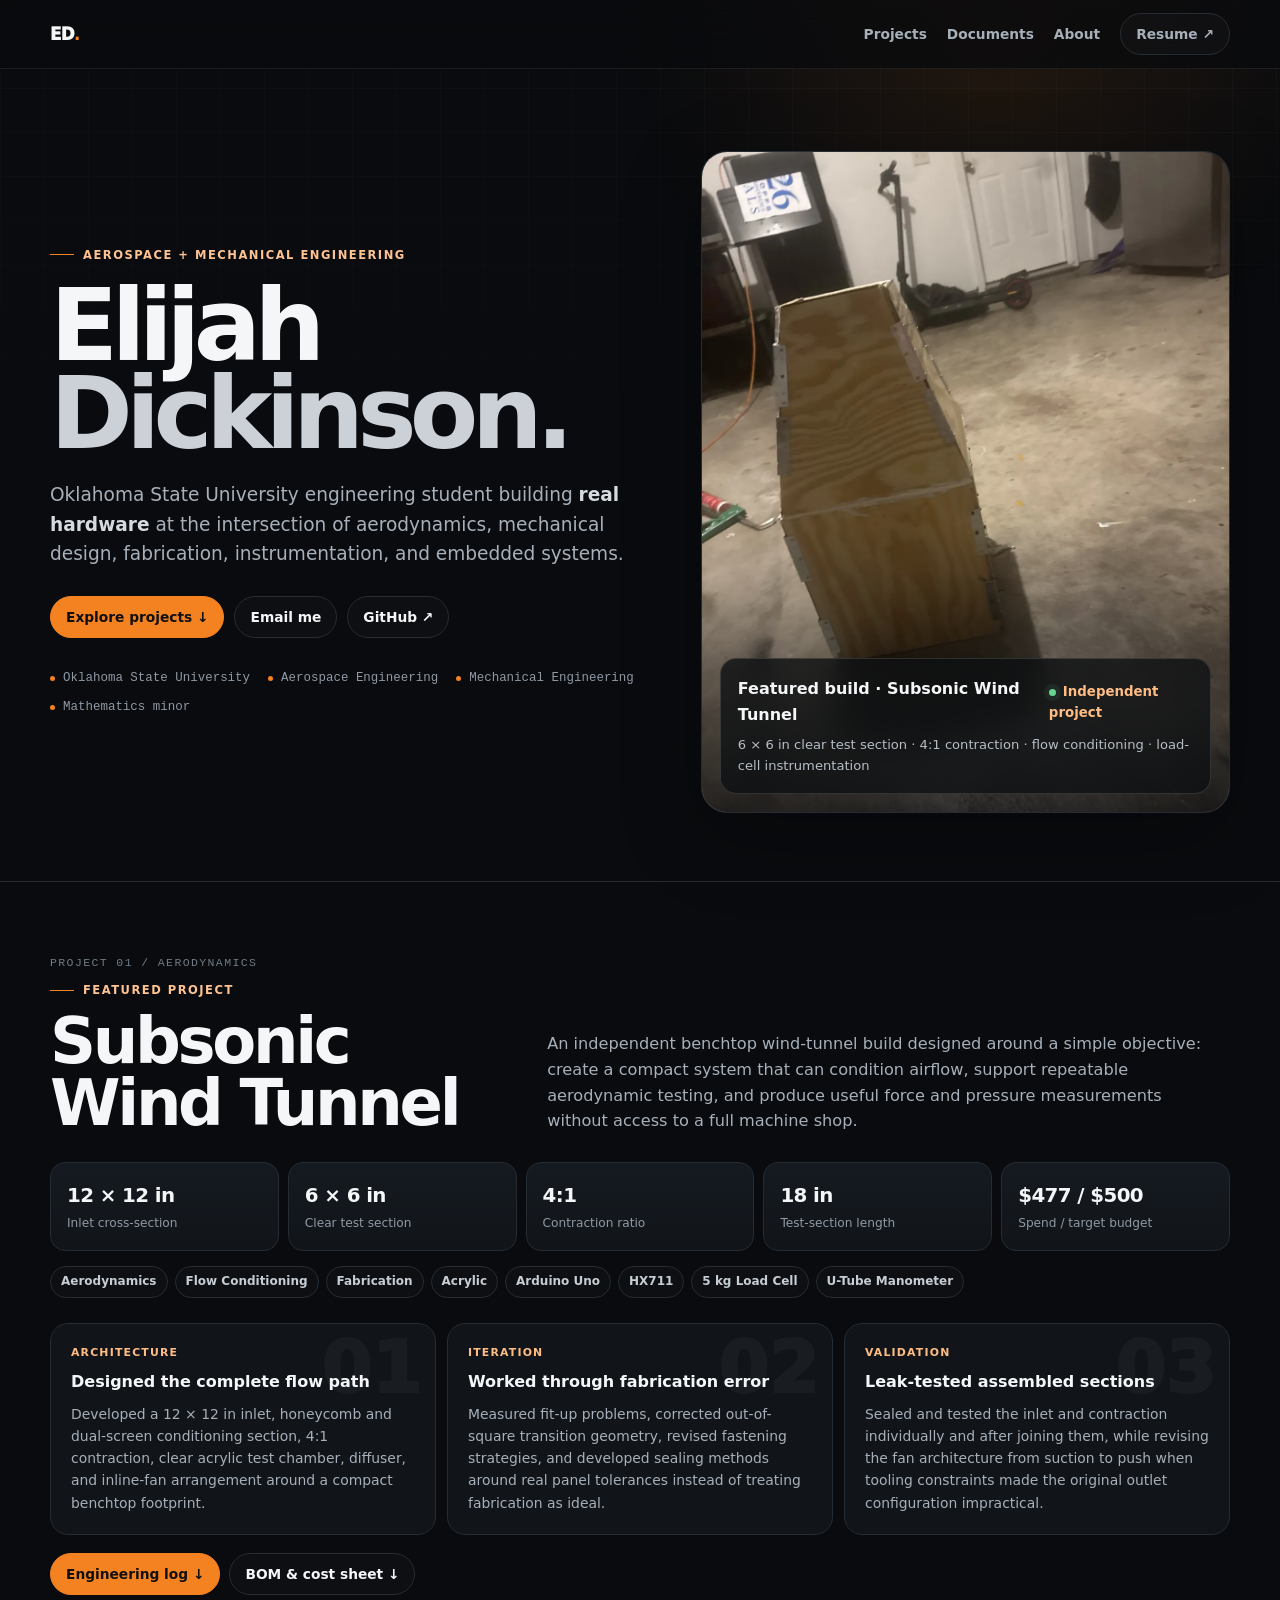
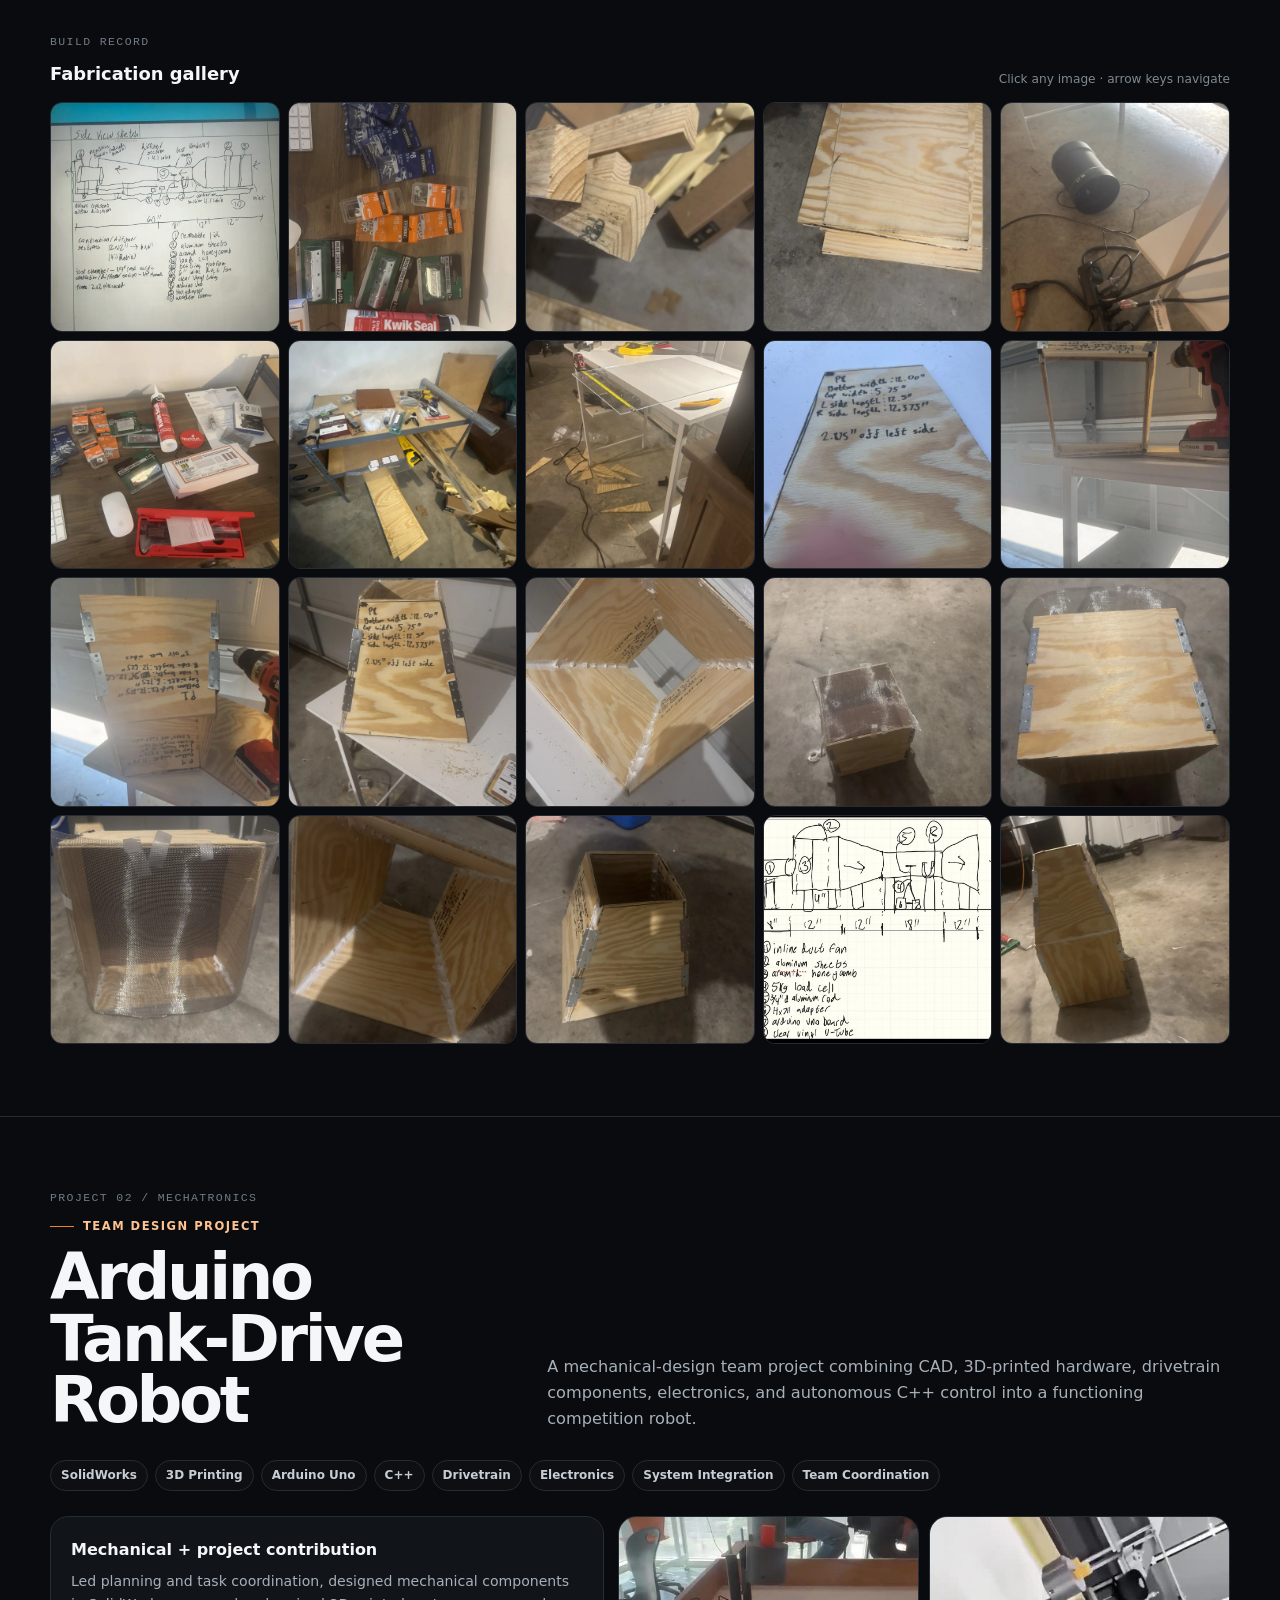
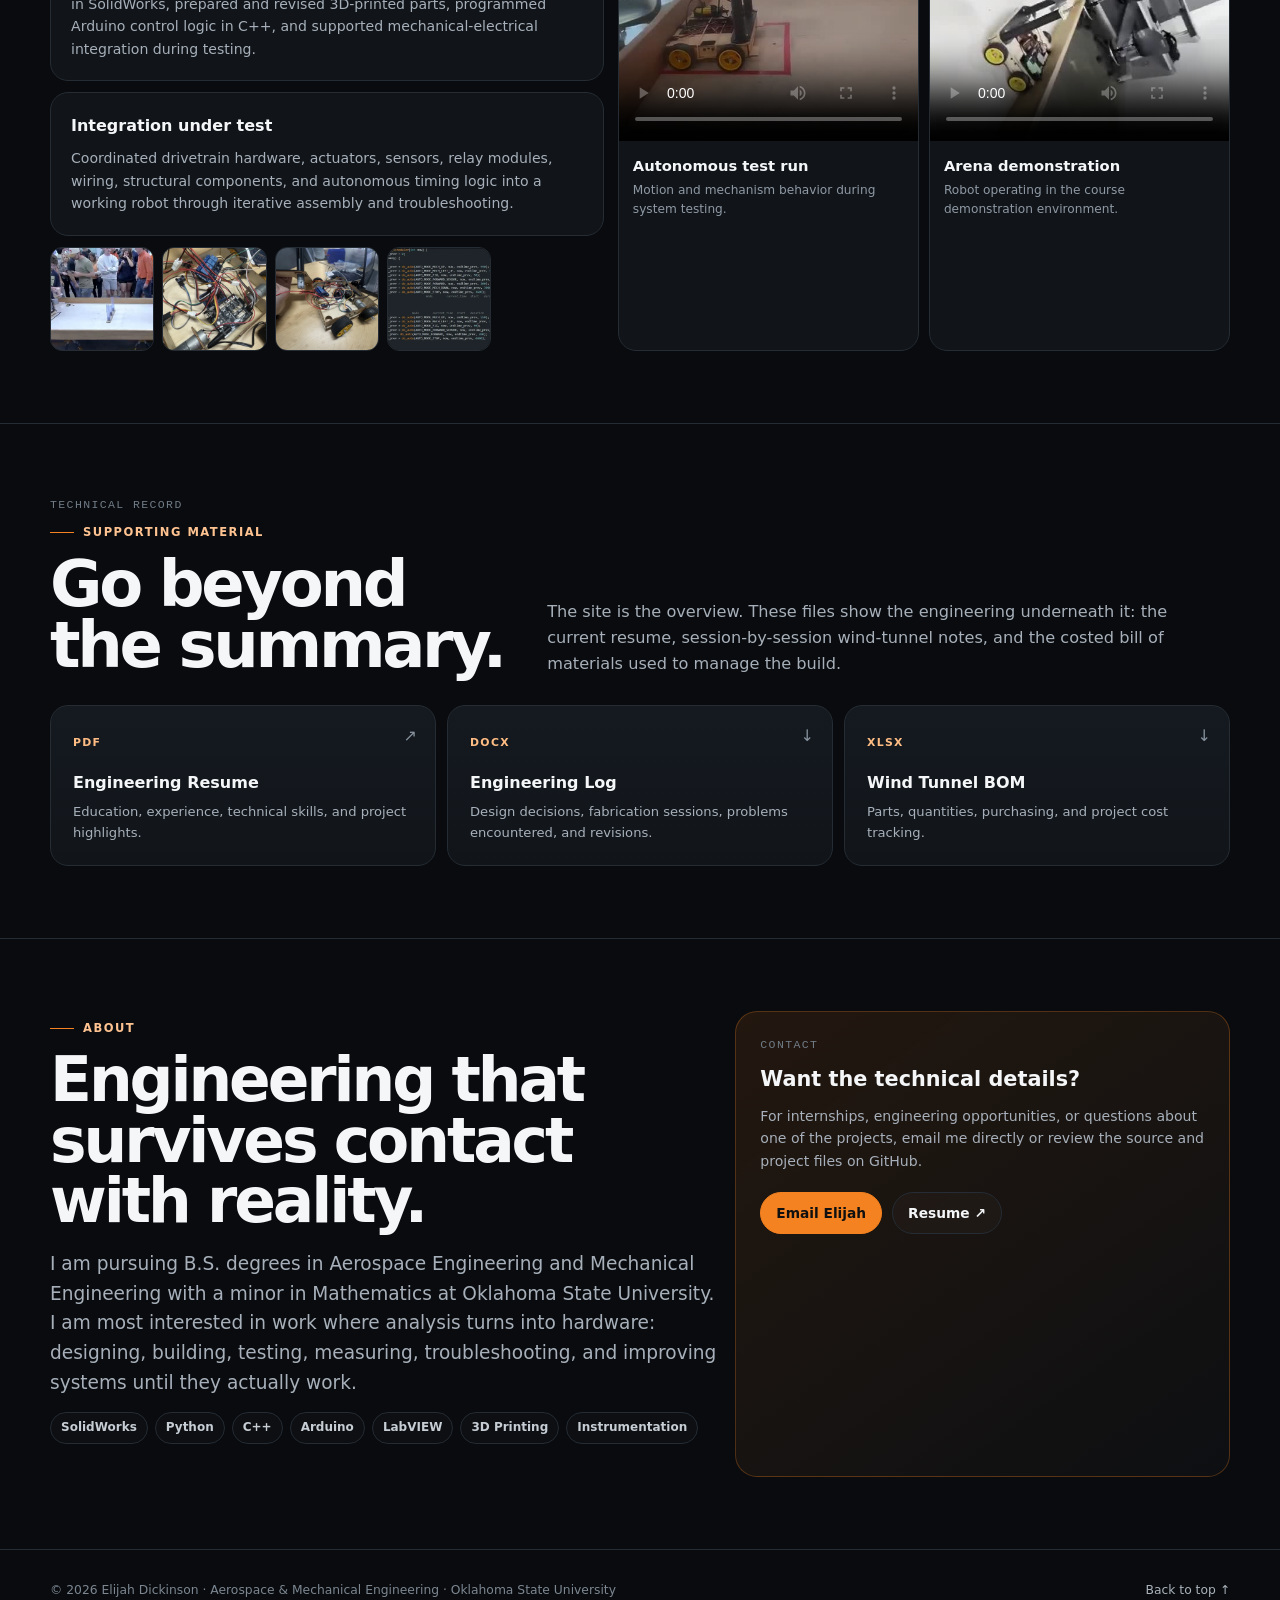
==== index-source.html @ 1caee320 "Add preserved source page for white and blue live theme" ====
<!doctype html>
<html lang="en">
<head>
<meta charset="utf-8">
<meta name="viewport" content="width=device-width,initial-scale=1">
<meta name="description" content="Elijah Dickinson engineering portfolio — aerospace and mechanical engineering projects, fabrication, instrumentation, robotics, and technical documentation.">
<meta name="theme-color" content="#090b0e">
<title>Elijah Dickinson | Aerospace & Mechanical Engineering</title>
<style>
:root{
  --bg:#090b0e;--bg2:#0d1014;--panel:#11151a;--panel2:#151a20;--line:#252c34;
  --text:#f4f6f8;--muted:#a7b0ba;--soft:#d6dbe0;--accent:#f58220;--accent2:#ff9a45;
  --max:1180px;--radius:20px;--shadow:0 24px 80px rgba(0,0,0,.28)
}
*{box-sizing:border-box}html{scroll-behavior:smooth;scroll-padding-top:82px}body{margin:0;background:var(--bg);color:var(--text);font:16px/1.6 Inter,ui-sans-serif,system-ui,-apple-system,BlinkMacSystemFont,"Segoe UI",sans-serif;overflow-x:hidden}
body:before{content:"";position:fixed;inset:0;z-index:-2;background:radial-gradient(circle at 78% 4%,rgba(245,130,32,.12),transparent 28%),linear-gradient(rgba(255,255,255,.022) 1px,transparent 1px),linear-gradient(90deg,rgba(255,255,255,.022) 1px,transparent 1px);background-size:auto,44px 44px,44px 44px;mask-image:linear-gradient(to bottom,#000 0%,transparent 58%);pointer-events:none}
a{color:inherit}.wrap{width:min(calc(100% - 34px),var(--max));margin:auto}.mono{font-family:ui-monospace,SFMono-Regular,Menlo,Consolas,monospace}.eyebrow{display:flex;align-items:center;gap:9px;color:#ffc391;text-transform:uppercase;letter-spacing:.13em;font-size:.72rem;font-weight:850}.eyebrow:before{content:"";width:24px;height:1px;background:var(--accent)}
nav{position:sticky;top:0;z-index:30;background:rgba(9,11,14,.78);backdrop-filter:blur(18px);border-bottom:1px solid rgba(255,255,255,.075)}.nav{min-height:68px;display:flex;align-items:center;justify-content:space-between;gap:20px}.brand{font-weight:950;letter-spacing:-.04em;text-decoration:none;font-size:1.05rem}.brand b{color:var(--accent)}.links{display:flex;align-items:center;gap:20px}.links a{text-decoration:none;color:var(--muted);font-size:.86rem;font-weight:720;transition:.2s}.links a:hover{color:var(--text)}
.btn{display:inline-flex;align-items:center;justify-content:center;gap:8px;min-height:42px;padding:0 15px;border:1px solid var(--line);border-radius:999px;text-decoration:none;font-size:.86rem;font-weight:820;background:rgba(255,255,255,.018);transition:transform .2s,border-color .2s,background .2s}.btn:hover{transform:translateY(-1px);border-color:#48525d;background:rgba(255,255,255,.035)}.btn.primary{background:var(--accent);border-color:var(--accent);color:#101010}.btn.primary:hover{background:var(--accent2)}
.hero{padding:82px 0 68px}.hero-grid{display:grid;grid-template-columns:1.06fr .94fr;gap:54px;align-items:center}.hero h1{font-size:clamp(3.5rem,7.8vw,6.6rem);line-height:.88;letter-spacing:-.068em;margin:18px 0 22px;max-width:760px}.hero h1 span{display:block;color:#cbd1d7}.lead{font-size:clamp(1rem,2vw,1.16rem);color:var(--muted);max-width:690px;margin:0}.hero .lead strong{color:var(--soft);font-weight:730}.actions{display:flex;gap:10px;flex-wrap:wrap;margin-top:27px}.hero-meta{display:flex;flex-wrap:wrap;gap:9px 18px;margin-top:31px;color:#8f99a4;font-size:.78rem}.hero-meta span{display:flex;align-items:center;gap:8px}.hero-meta i{width:5px;height:5px;border-radius:50%;background:var(--accent);display:inline-block}
.hero-visual{position:relative}.hero-frame{position:relative;overflow:hidden;border:1px solid var(--line);border-radius:26px;aspect-ratio:4/5;background:var(--panel);box-shadow:var(--shadow)}.hero-frame:after{content:"";position:absolute;inset:0;background:linear-gradient(to top,rgba(6,7,9,.82) 0%,transparent 44%);pointer-events:none}.hero-frame img{width:100%;height:100%;object-fit:cover;display:block}.hero-card{position:absolute;left:18px;right:18px;bottom:18px;z-index:2;padding:17px;border-radius:16px;border:1px solid rgba(255,255,255,.13);background:rgba(12,15,18,.76);backdrop-filter:blur(15px)}.hero-card-top{display:flex;justify-content:space-between;gap:12px;align-items:center}.hero-card strong{font-size:1rem}.hero-card small{color:#ffbd84;font-weight:780}.hero-card p{margin:6px 0 0;color:#b6bec6;font-size:.82rem}.status-dot{width:7px;height:7px;display:inline-block;border-radius:50%;background:#68d391;box-shadow:0 0 0 5px rgba(104,211,145,.08);margin-right:7px}
section{padding:72px 0;border-top:1px solid var(--line)}.section-head{display:grid;grid-template-columns:.8fr 1.2fr;gap:42px;align-items:end;margin-bottom:28px}.section-head h2{font-size:clamp(2.25rem,5vw,4.2rem);line-height:.96;letter-spacing:-.052em;margin:12px 0 0}.section-head p{margin:0;color:var(--muted);font-size:1.01rem;max-width:680px}.project-number{color:#707b86;font-size:.72rem;letter-spacing:.12em;text-transform:uppercase;margin-bottom:9px}
.feature-strip{display:grid;grid-template-columns:repeat(5,1fr);gap:9px;margin:25px 0 14px}.metric{padding:17px 16px;border:1px solid var(--line);border-radius:15px;background:linear-gradient(180deg,var(--panel2),var(--panel))}.metric strong{display:block;font-size:1.24rem;letter-spacing:-.03em}.metric span{display:block;color:#909aa4;font-size:.76rem;margin-top:2px}.chips{display:flex;flex-wrap:wrap;gap:7px;margin:15px 0 25px}.chip{border:1px solid var(--line);border-radius:999px;padding:5px 10px;color:#c6cdd4;background:rgba(255,255,255,.018);font-size:.75rem;font-weight:660}
.story-grid{display:grid;grid-template-columns:repeat(3,1fr);gap:11px;margin-top:14px}.story{position:relative;min-height:190px;padding:20px;border:1px solid var(--line);border-radius:18px;background:var(--panel);overflow:hidden}.story:before{content:attr(data-n);position:absolute;right:14px;top:8px;color:#ffffff09;font-size:4.5rem;font-weight:950;line-height:1}.story h3{font-size:1rem;margin:0 0 8px}.story p{margin:0;color:var(--muted);font-size:.87rem}.story .label{color:#ffbd84;font-size:.68rem;letter-spacing:.11em;text-transform:uppercase;font-weight:850;margin-bottom:8px}
.project-actions{display:flex;gap:9px;flex-wrap:wrap;margin-top:18px}.gallery-head{display:flex;align-items:end;justify-content:space-between;gap:20px;margin:38px 0 13px}.gallery-head h3{margin:0;font-size:1.12rem}.gallery-head p{margin:0;color:#7f8994;font-size:.76rem}.gallery{display:grid;grid-template-columns:repeat(5,1fr);gap:8px}.gallery button{padding:0;border:1px solid var(--line);background:var(--panel);border-radius:12px;overflow:hidden;aspect-ratio:1;cursor:zoom-in;position:relative}.gallery button:after{content:"↗";position:absolute;right:8px;bottom:7px;width:26px;height:26px;border-radius:50%;display:grid;place-items:center;background:rgba(8,10,12,.72);border:1px solid rgba(255,255,255,.12);color:#fff;font-size:.72rem;opacity:0;transform:translateY(4px);transition:.2s}.gallery button:hover:after{opacity:1;transform:none}.gallery img{width:100%;height:100%;object-fit:cover;display:block;transition:transform .35s,filter .35s}.gallery button:hover img{transform:scale(1.035);filter:brightness(1.06)}
.robot-layout{display:grid;grid-template-columns:.95fr 1.05fr;gap:14px}.robot-copy{display:flex;flex-direction:column;gap:11px}.card{padding:20px;border:1px solid var(--line);border-radius:18px;background:var(--panel)}.card h3{margin:0 0 8px;font-size:1rem}.card p{margin:0;color:var(--muted);font-size:.88rem}.videos{display:grid;grid-template-columns:1fr 1fr;gap:10px}.video{border:1px solid var(--line);background:var(--panel);border-radius:18px;overflow:hidden}.video video{width:100%;aspect-ratio:4/3;object-fit:cover;background:#000;display:block}.video-copy{padding:13px 14px}.video-copy h4{margin:0 0 3px;font-size:.92rem}.video-copy p{margin:0;color:#8f99a4;font-size:.76rem}
.docs-grid{display:grid;grid-template-columns:repeat(3,1fr);gap:11px}.doc{position:relative;display:block;text-decoration:none;padding:22px;border:1px solid var(--line);border-radius:18px;background:linear-gradient(180deg,var(--panel2),var(--panel));min-height:154px;transition:.22s}.doc:hover{transform:translateY(-2px);border-color:#47515c}.doc .doc-type{color:#ffbd84;font-size:.68rem;font-weight:850;letter-spacing:.12em;text-transform:uppercase}.doc h3{margin:17px 0 5px;font-size:1rem}.doc p{margin:0;color:var(--muted);font-size:.82rem}.doc .arrow{position:absolute;right:18px;top:17px;color:#86919c}
.about-grid{display:grid;grid-template-columns:1.15fr .85fr;gap:16px}.about-copy{padding:8px 0}.about-copy h2{font-size:clamp(2.2rem,4.8vw,4rem);line-height:.98;letter-spacing:-.05em;margin:13px 0 18px}.about-copy p{max-width:720px}.contact-card{padding:24px;border:1px solid rgba(245,130,32,.28);background:linear-gradient(145deg,rgba(245,130,32,.11),rgba(255,255,255,.02));border-radius:22px}.contact-card h3{margin:0 0 8px;font-size:1.3rem}.contact-card p{color:var(--muted);font-size:.88rem;margin:0}.contact-card .actions{margin-top:20px}
footer{border-top:1px solid var(--line);padding:31px 0 42px;color:#7c8792;font-size:.77rem}.footer-row{display:flex;justify-content:space-between;gap:20px;flex-wrap:wrap}.footer-row a{text-decoration:none;color:#aab3bc}
.lightbox{display:none;position:fixed;inset:0;z-index:60;background:rgba(0,0,0,.93);padding:22px;align-items:center;justify-content:center}.lightbox.open{display:flex}.lightbox img{max-width:min(96vw,1400px);max-height:88vh;border-radius:11px;box-shadow:0 30px 120px rgba(0,0,0,.55)}.lb-btn{position:absolute;width:44px;height:44px;border-radius:50%;border:1px solid #4d5359;background:#171a1e;color:white;font-size:1.15rem;cursor:pointer}.lb-close{right:18px;top:18px}.lb-prev{left:18px;top:50%;transform:translateY(-50%)}.lb-next{right:18px;top:50%;transform:translateY(-50%)}
.reveal{opacity:0;transform:translateY(14px);transition:opacity .6s ease,transform .6s ease}.reveal.visible{opacity:1;transform:none}
@media(max-width:980px){.hero-grid{gap:30px}.feature-strip{grid-template-columns:repeat(3,1fr)}.feature-strip .metric:nth-last-child(-n+2){grid-column:span 1}.story-grid{grid-template-columns:1fr 1fr}.story-grid .story:last-child{grid-column:1/-1}.gallery{grid-template-columns:repeat(4,1fr)}.robot-layout{grid-template-columns:1fr}.section-head{grid-template-columns:1fr;gap:18px}.about-grid{grid-template-columns:1fr}}
@media(max-width:760px){.links a:not(.btn){display:none}.hero{padding:52px 0 48px}.hero-grid{grid-template-columns:1fr}.hero-visual{max-width:620px}.hero-frame{aspect-ratio:4/3}.hero h1{font-size:clamp(3.35rem,15vw,5.1rem)}section{padding:55px 0}.feature-strip{grid-template-columns:repeat(2,1fr)}.feature-strip .metric:last-child{grid-column:1/-1}.story-grid,.docs-grid,.videos{grid-template-columns:1fr}.story-grid .story:last-child{grid-column:auto}.gallery{grid-template-columns:repeat(3,1fr)}}
@media(max-width:520px){.wrap{width:min(calc(100% - 24px),var(--max))}.nav{min-height:62px}.links{gap:9px}.links .btn{min-height:38px;padding:0 12px}.hero{padding-top:38px}.hero-frame{aspect-ratio:1/1.05}.hero-card{left:11px;right:11px;bottom:11px}.hero-meta{display:grid;gap:8px}.feature-strip{gap:7px}.metric{padding:14px 13px}.gallery{grid-template-columns:repeat(2,1fr)}.gallery-head{align-items:start;flex-direction:column;gap:4px}.lb-prev{left:9px}.lb-next{right:9px}.footer-row{flex-direction:column;gap:7px}}
@media(prefers-reduced-motion:reduce){html{scroll-behavior:auto}.reveal{opacity:1;transform:none;transition:none}.btn,.doc,.gallery img,.gallery button:after{transition:none}}
</style>
</head>
<body id="top">
<nav>
  <div class="wrap nav">
    <a class="brand" href="#top" aria-label="Elijah Dickinson home">ED<b>.</b></a>
    <div class="links">
      <a href="#projects">Projects</a><a href="#documents">Documents</a><a href="#about">About</a>
      <a class="btn" href="Elijah_Dickinson_Resume.pdf" target="_blank" rel="noopener">Resume ↗</a>
    </div>
  </div>
</nav>

<header class="hero">
  <div class="wrap hero-grid">
    <div class="reveal">
      <div class="eyebrow">Aerospace + Mechanical Engineering</div>
      <h1>Elijah <span>Dickinson.</span></h1>
      <p class="lead">Oklahoma State University engineering student building <strong>real hardware</strong> at the intersection of aerodynamics, mechanical design, fabrication, instrumentation, and embedded systems.</p>
      <div class="actions">
        <a class="btn primary" href="#projects">Explore projects ↓</a>
        <a class="btn" href="mailto:elijah.j.d.business@gmail.com">Email me</a>
        <a class="btn" href="https://github.com/elijahdickinson2006-bit" target="_blank" rel="noopener">GitHub ↗</a>
      </div>
      <div class="hero-meta mono">
        <span><i></i>Oklahoma State University</span>
        <span><i></i>Aerospace Engineering</span>
        <span><i></i>Mechanical Engineering</span>
        <span><i></i>Mathematics minor</span>
      </div>
    </div>
    <div class="hero-visual reveal">
      <div class="hero-frame">
        <img src="21_IMG_9737.webp" alt="Subsonic wind tunnel components during fabrication">
        <div class="hero-card">
          <div class="hero-card-top"><strong>Featured build · Subsonic Wind Tunnel</strong><small><span class="status-dot"></span>Independent project</small></div>
          <p>6 × 6 in clear test section · 4:1 contraction · flow conditioning · load-cell instrumentation</p>
        </div>
      </div>
    </div>
  </div>
</header>

<main id="projects">
<section id="wind">
  <div class="wrap">
    <div class="section-head reveal">
      <div><div class="project-number mono">Project 01 / Aerodynamics</div><div class="eyebrow">Featured project</div><h2>Subsonic<br>Wind Tunnel</h2></div>
      <p>An independent benchtop wind-tunnel build designed around a simple objective: create a compact system that can condition airflow, support repeatable aerodynamic testing, and produce useful force and pressure measurements without access to a full machine shop.</p>
    </div>

    <div class="feature-strip reveal">
      <div class="metric"><strong>12 × 12 in</strong><span>Inlet cross-section</span></div>
      <div class="metric"><strong>6 × 6 in</strong><span>Clear test section</span></div>
      <div class="metric"><strong>4:1</strong><span>Contraction ratio</span></div>
      <div class="metric"><strong>18 in</strong><span>Test-section length</span></div>
      <div class="metric"><strong>$477 / $500</strong><span>Spend / target budget</span></div>
    </div>

    <div class="chips reveal">
      <span class="chip">Aerodynamics</span><span class="chip">Flow Conditioning</span><span class="chip">Fabrication</span><span class="chip">Acrylic</span><span class="chip">Arduino Uno</span><span class="chip">HX711</span><span class="chip">5 kg Load Cell</span><span class="chip">U-Tube Manometer</span>
    </div>

    <div class="story-grid reveal">
      <article class="story" data-n="01"><div class="label">Architecture</div><h3>Designed the complete flow path</h3><p>Developed a 12 × 12 in inlet, honeycomb and dual-screen conditioning section, 4:1 contraction, clear acrylic test chamber, diffuser, and inline-fan arrangement around a compact benchtop footprint.</p></article>
      <article class="story" data-n="02"><div class="label">Iteration</div><h3>Worked through fabrication error</h3><p>Measured fit-up problems, corrected out-of-square transition geometry, revised fastening strategies, and developed sealing methods around real panel tolerances instead of treating fabrication as ideal.</p></article>
      <article class="story" data-n="03"><div class="label">Validation</div><h3>Leak-tested assembled sections</h3><p>Sealed and tested the inlet and contraction individually and after joining them, while revising the fan architecture from suction to push when tooling constraints made the original outlet configuration impractical.</p></article>
    </div>

    <div class="project-actions reveal">
      <a class="btn primary" href="Wind_Tunnel_Engineering_Log.docx">Engineering log ↓</a>
      <a class="btn" href="Wind_Tunnel_BOM.xlsx">BOM & cost sheet ↓</a>
    </div>

    <div class="gallery-head reveal"><div><div class="project-number mono">Build record</div><h3>Fabrication gallery</h3></div><p>Click any image · arrow keys navigate</p></div>
    <div class="gallery reveal" id="windGallery"></div>
  </div>
</section>

<section id="robot">
  <div class="wrap">
    <div class="section-head reveal">
      <div><div class="project-number mono">Project 02 / Mechatronics</div><div class="eyebrow">Team design project</div><h2>Arduino<br>Tank-Drive Robot</h2></div>
      <p>A mechanical-design team project combining CAD, 3D-printed hardware, drivetrain components, electronics, and autonomous C++ control into a functioning competition robot.</p>
    </div>

    <div class="chips reveal">
      <span class="chip">SolidWorks</span><span class="chip">3D Printing</span><span class="chip">Arduino Uno</span><span class="chip">C++</span><span class="chip">Drivetrain</span><span class="chip">Electronics</span><span class="chip">System Integration</span><span class="chip">Team Coordination</span>
    </div>

    <div class="robot-layout reveal">
      <div class="robot-copy">
        <article class="card"><h3>Mechanical + project contribution</h3><p>Led planning and task coordination, designed mechanical components in SolidWorks, prepared and revised 3D-printed parts, programmed Arduino control logic in C++, and supported mechanical-electrical integration during testing.</p></article>
        <article class="card"><h3>Integration under test</h3><p>Coordinated drivetrain hardware, actuators, sensors, relay modules, wiring, structural components, and autonomous timing logic into a working robot through iterative assembly and troubleshooting.</p></article>
        <div class="gallery" id="robotGallery"></div>
      </div>
      <div class="videos">
        <article class="video"><video controls playsinline preload="metadata" poster="robot_autonomous_poster.jpg"><source src="robot_autonomous.mp4" type="video/mp4"></video><div class="video-copy"><h4>Autonomous test run</h4><p>Motion and mechanism behavior during system testing.</p></div></article>
        <article class="video"><video controls playsinline preload="metadata" poster="robot_demo_poster.jpg"><source src="robot_demo.mp4" type="video/mp4"></video><div class="video-copy"><h4>Arena demonstration</h4><p>Robot operating in the course demonstration environment.</p></div></article>
      </div>
    </div>
  </div>
</section>

<section id="documents">
  <div class="wrap">
    <div class="section-head reveal">
      <div><div class="project-number mono">Technical record</div><div class="eyebrow">Supporting material</div><h2>Go beyond<br>the summary.</h2></div>
      <p>The site is the overview. These files show the engineering underneath it: the current resume, session-by-session wind-tunnel notes, and the costed bill of materials used to manage the build.</p>
    </div>
    <div class="docs-grid reveal">
      <a class="doc" href="Elijah_Dickinson_Resume.pdf" target="_blank" rel="noopener"><span class="doc-type">PDF</span><span class="arrow">↗</span><h3>Engineering Resume</h3><p>Education, experience, technical skills, and project highlights.</p></a>
      <a class="doc" href="Wind_Tunnel_Engineering_Log.docx"><span class="doc-type">DOCX</span><span class="arrow">↓</span><h3>Engineering Log</h3><p>Design decisions, fabrication sessions, problems encountered, and revisions.</p></a>
      <a class="doc" href="Wind_Tunnel_BOM.xlsx"><span class="doc-type">XLSX</span><span class="arrow">↓</span><h3>Wind Tunnel BOM</h3><p>Parts, quantities, purchasing, and project cost tracking.</p></a>
    </div>
  </div>
</section>

<section id="about">
  <div class="wrap about-grid">
    <div class="about-copy reveal">
      <div class="eyebrow">About</div>
      <h2>Engineering that survives contact with reality.</h2>
      <p class="lead">I am pursuing B.S. degrees in Aerospace Engineering and Mechanical Engineering with a minor in Mathematics at Oklahoma State University. I am most interested in work where analysis turns into hardware: designing, building, testing, measuring, troubleshooting, and improving systems until they actually work.</p>
      <div class="chips"><span class="chip">SolidWorks</span><span class="chip">Python</span><span class="chip">C++</span><span class="chip">Arduino</span><span class="chip">LabVIEW</span><span class="chip">3D Printing</span><span class="chip">Instrumentation</span></div>
    </div>
    <aside class="contact-card reveal">
      <div class="project-number mono">Contact</div>
      <h3>Want the technical details?</h3>
      <p>For internships, engineering opportunities, or questions about one of the projects, email me directly or review the source and project files on GitHub.</p>
      <div class="actions"><a class="btn primary" href="mailto:elijah.j.d.business@gmail.com">Email Elijah</a><a class="btn" href="Elijah_Dickinson_Resume.pdf" target="_blank" rel="noopener">Resume ↗</a></div>
    </aside>
  </div>
</section>
</main>

<footer>
  <div class="wrap footer-row"><span>© 2026 Elijah Dickinson · Aerospace & Mechanical Engineering · Oklahoma State University</span><span><a href="#top">Back to top ↑</a></span></div>
</footer>

<div class="lightbox" id="lightbox" role="dialog" aria-modal="true" aria-label="Project image viewer">
  <button class="lb-btn lb-close" aria-label="Close image viewer">×</button>
  <button class="lb-btn lb-prev" aria-label="Previous image">‹</button>
  <img id="lightboxImg" alt="Expanded project photo">
  <button class="lb-btn lb-next" aria-label="Next image">›</button>
</div>

<script>
const wind=['01_IMG_9617','03_IMG_9625','04_IMG_9627','05_IMG_9628','06_IMG_9629','07_IMG_9630','08_IMG_9631','09_IMG_9660','10_IMG_9661','11_IMG_9688','12_IMG_9689','13_IMG_9699','14_IMG_9700','15_IMG_9701','16_IMG_9702','17_IMG_9703','18_IMG_9704','19_IMG_9705','20_IMG_9732','21_IMG_9737'];
const robot=['01_IMG_0728','02_IMG_9356','03_IMG_9357','04_IMG_9474'];
let activeSet=[],activeIndex=0;
const box=document.getElementById('lightbox'),pic=document.getElementById('lightboxImg');
function gallery(id,arr,label){const el=document.getElementById(id);arr.forEach((n,i)=>{const b=document.createElement('button');b.type='button';b.setAttribute('aria-label',`Open ${label} photo ${i+1}`);b.innerHTML=`<img loading="lazy" src="${n}.webp" alt="${label} photo ${i+1}">`;b.onclick=()=>openLightbox(arr,i);el.appendChild(b)})}
function openLightbox(arr,i){activeSet=arr;activeIndex=i;pic.src=`${activeSet[activeIndex]}.webp`;box.classList.add('open');document.body.style.overflow='hidden'}
function closeLightbox(){box.classList.remove('open');pic.src='';document.body.style.overflow=''}
function step(dir){if(!activeSet.length)return;activeIndex=(activeIndex+dir+activeSet.length)%activeSet.length;pic.src=`${activeSet[activeIndex]}.webp`}
box.querySelector('.lb-close').onclick=closeLightbox;box.querySelector('.lb-prev').onclick=()=>step(-1);box.querySelector('.lb-next').onclick=()=>step(1);box.onclick=e=>{if(e.target===box)closeLightbox()};
document.addEventListener('keydown',e=>{if(!box.classList.contains('open'))return;if(e.key==='Escape')closeLightbox();if(e.key==='ArrowLeft')step(-1);if(e.key==='ArrowRight')step(1)});
gallery('windGallery',wind,'Wind tunnel build');gallery('robotGallery',robot,'Tank-drive robot');
const observer=new IntersectionObserver(entries=>entries.forEach(entry=>{if(entry.isIntersecting){entry.target.classList.add('visible');observer.unobserve(entry.target)}}),{threshold:.08});document.querySelectorAll('.reveal').forEach(el=>observer.observe(el));
</script>
</body>
</html>
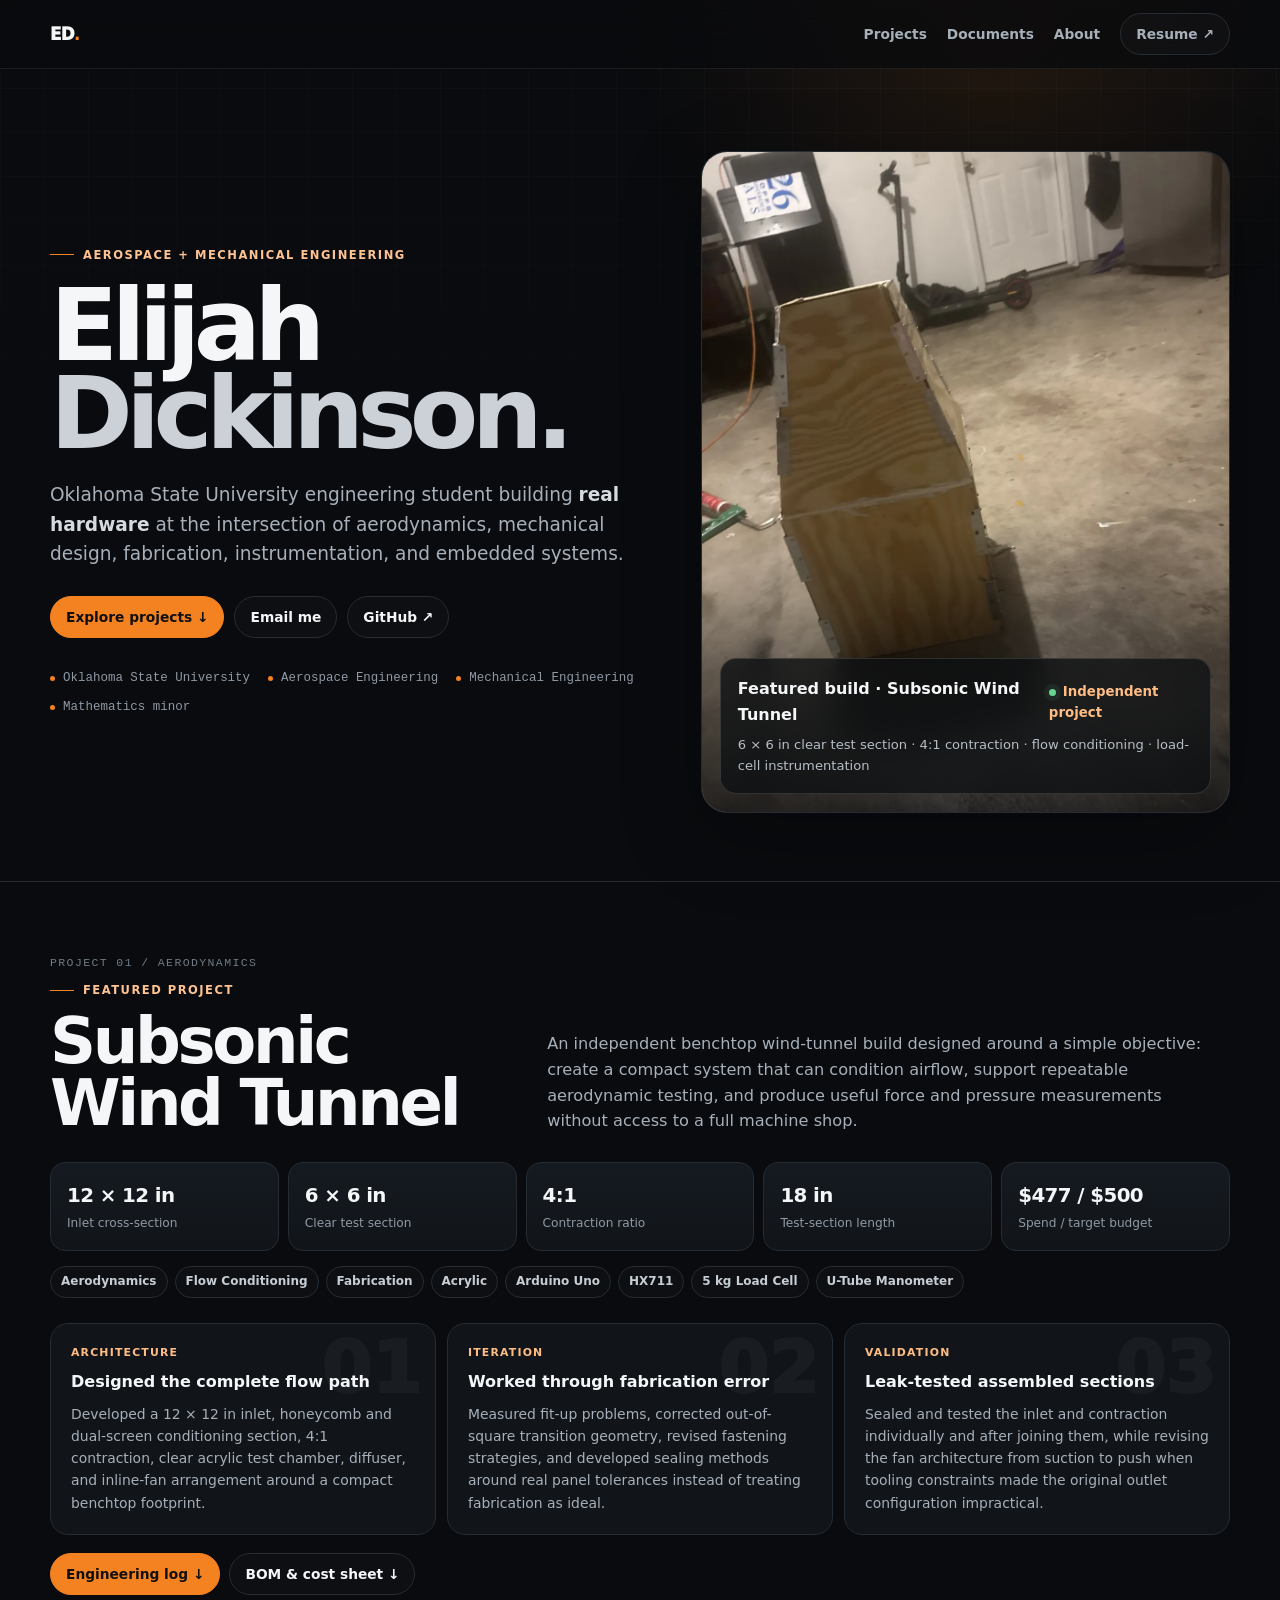
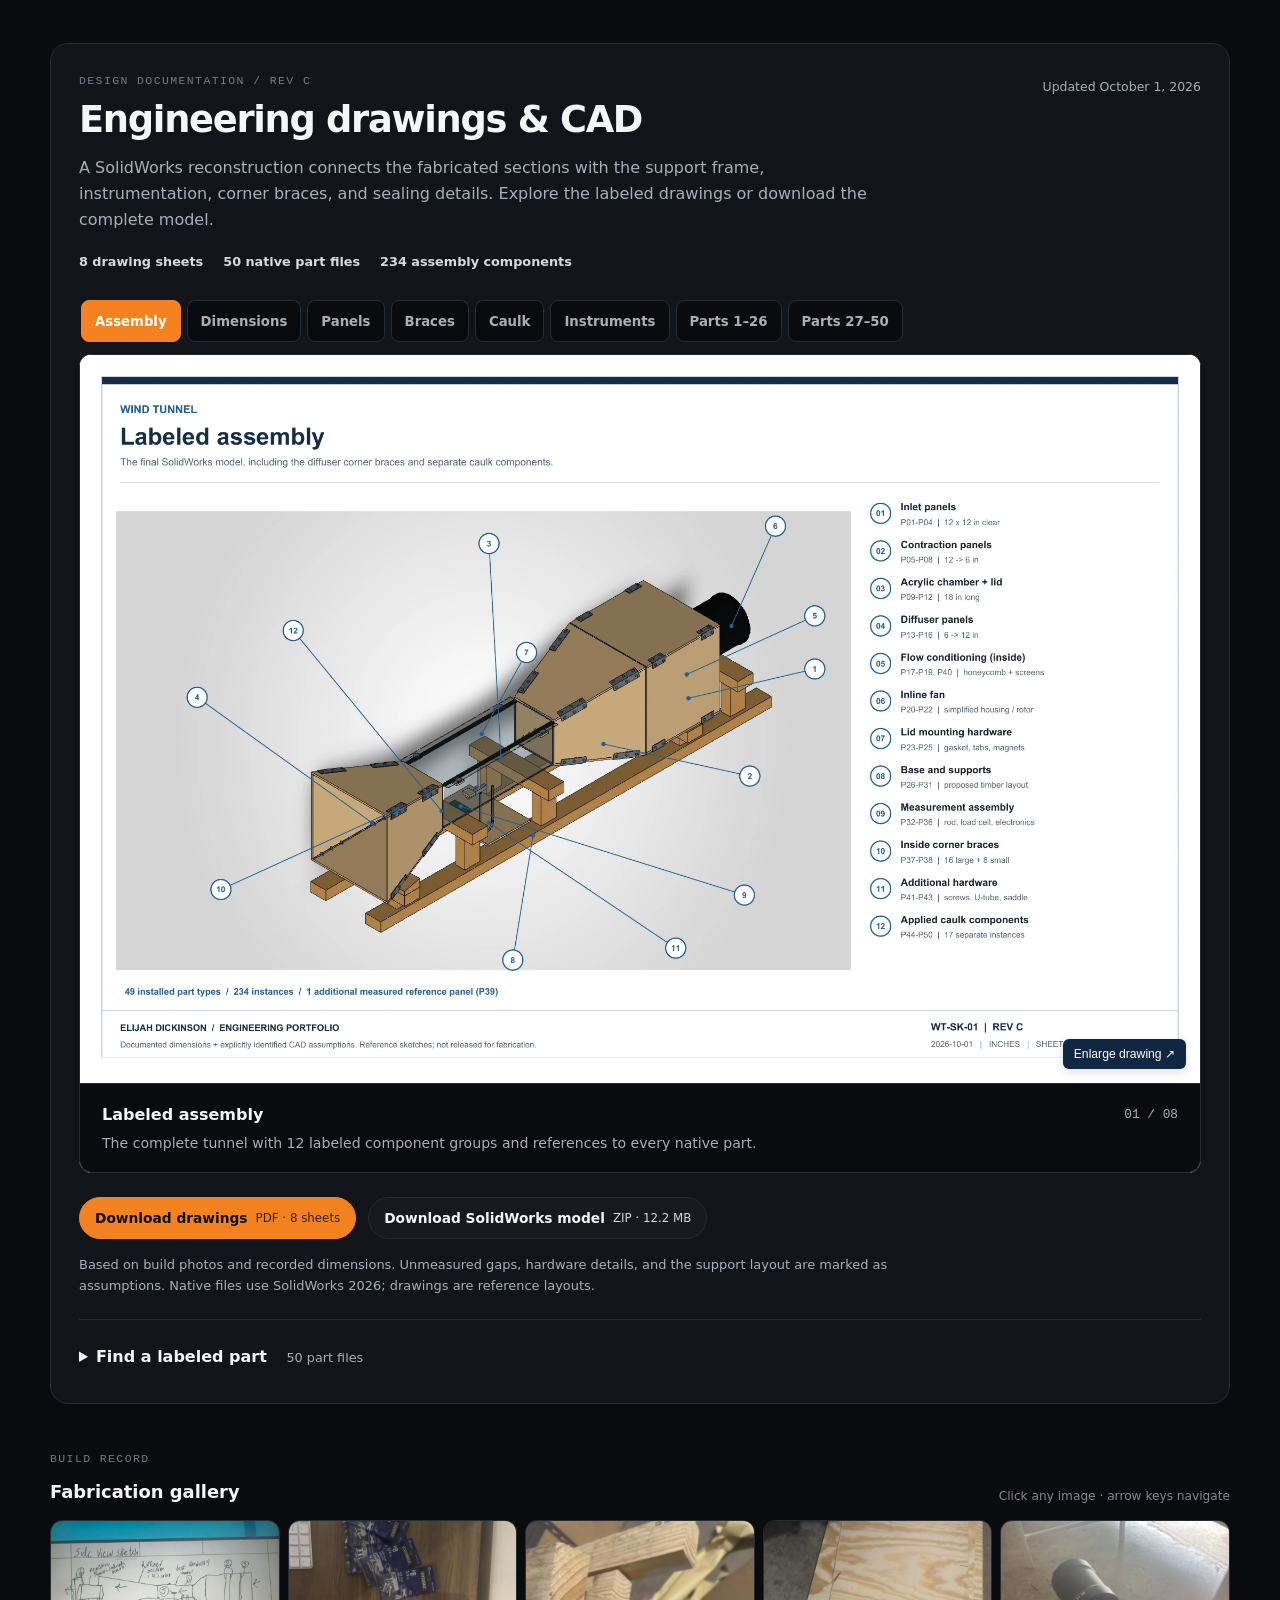
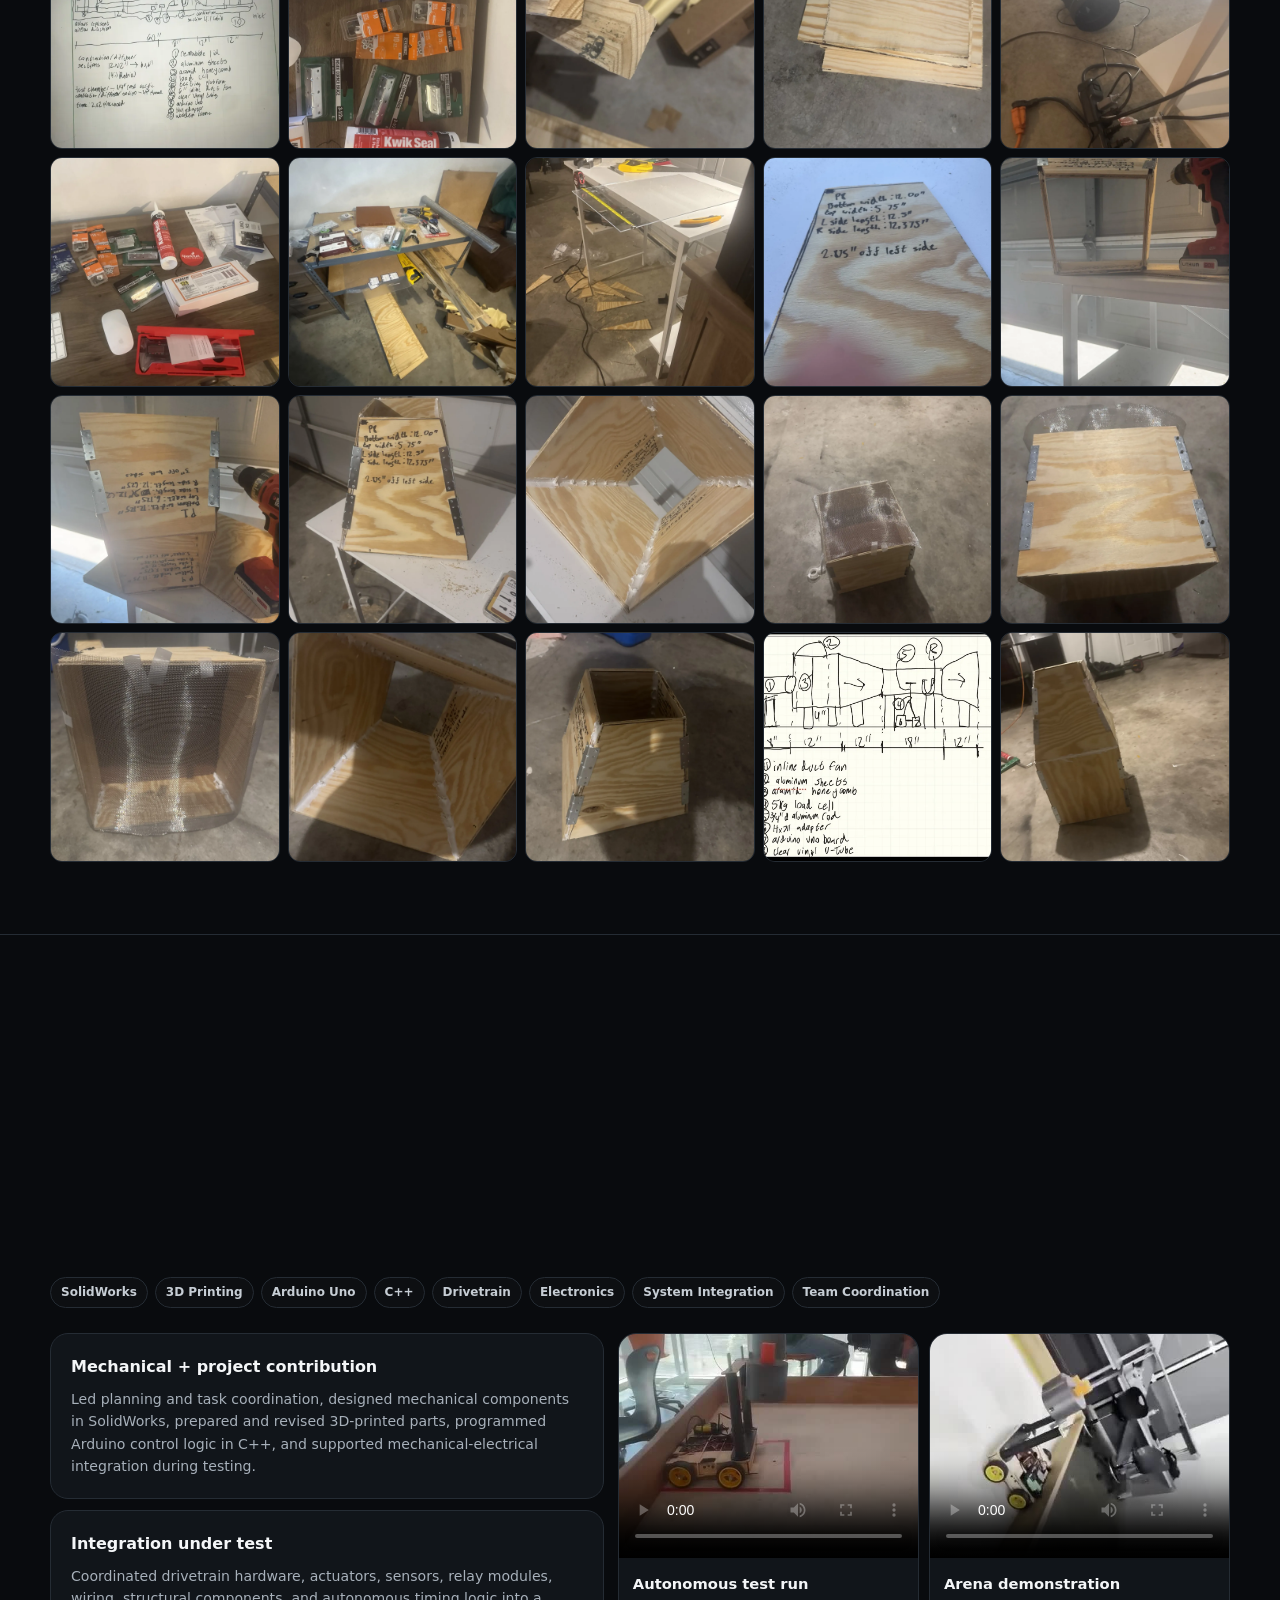
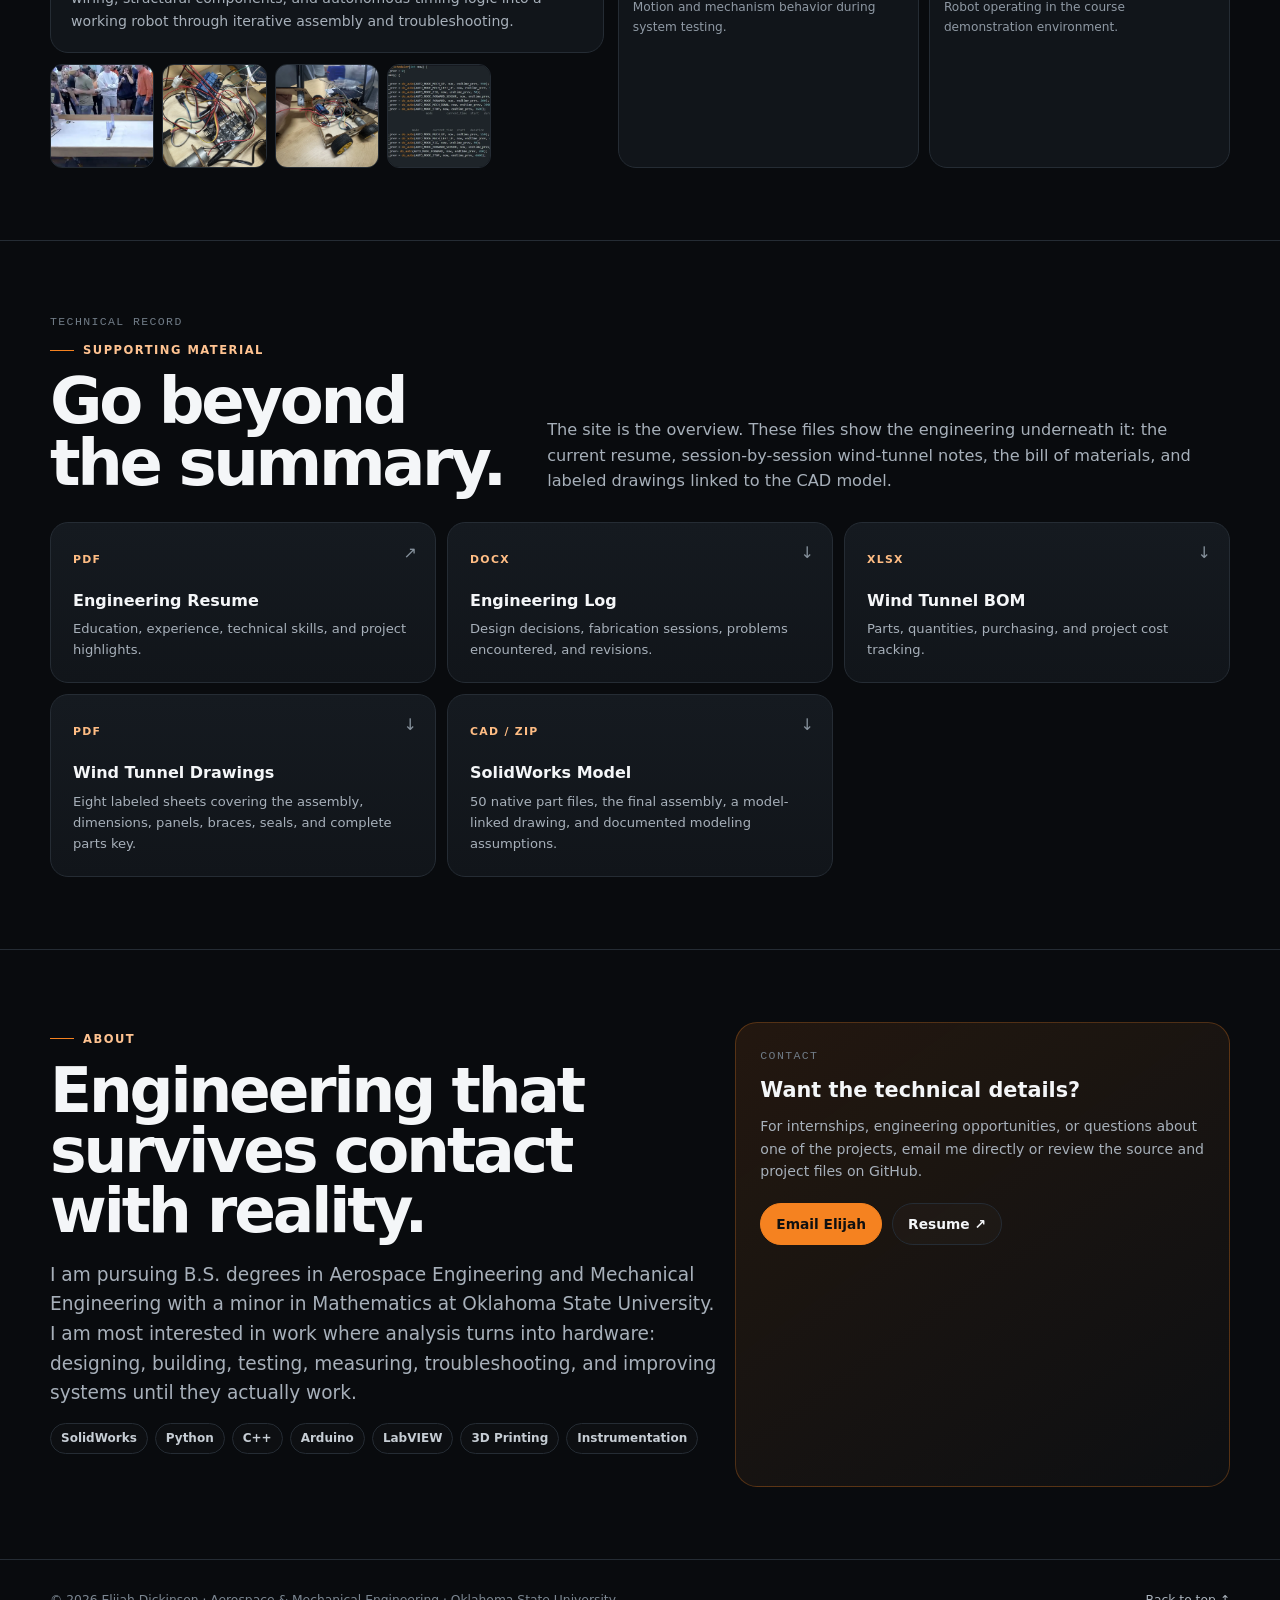
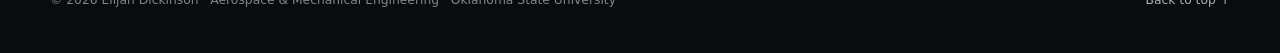
==== commit c0f03990: "Add labeled wind tunnel engineering drawings and CAD viewer Add eight drawing sheets, an accessible " ====
--- a/index-source.html
+++ b/index-source.html
@@ -1,198 +1,322 @@
-<!doctype html>
-<html lang="en">
-<head>
-<meta charset="utf-8">
-<meta name="viewport" content="width=device-width,initial-scale=1">
-<meta name="description" content="Elijah Dickinson engineering portfolio — aerospace and mechanical engineering projects, fabrication, instrumentation, robotics, and technical documentation.">
-<meta name="theme-color" content="#090b0e">
-<title>Elijah Dickinson | Aerospace & Mechanical Engineering</title>
-<style>
-:root{
-  --bg:#090b0e;--bg2:#0d1014;--panel:#11151a;--panel2:#151a20;--line:#252c34;
-  --text:#f4f6f8;--muted:#a7b0ba;--soft:#d6dbe0;--accent:#f58220;--accent2:#ff9a45;
-  --max:1180px;--radius:20px;--shadow:0 24px 80px rgba(0,0,0,.28)
-}
-*{box-sizing:border-box}html{scroll-behavior:smooth;scroll-padding-top:82px}body{margin:0;background:var(--bg);color:var(--text);font:16px/1.6 Inter,ui-sans-serif,system-ui,-apple-system,BlinkMacSystemFont,"Segoe UI",sans-serif;overflow-x:hidden}
-body:before{content:"";position:fixed;inset:0;z-index:-2;background:radial-gradient(circle at 78% 4%,rgba(245,130,32,.12),transparent 28%),linear-gradient(rgba(255,255,255,.022) 1px,transparent 1px),linear-gradient(90deg,rgba(255,255,255,.022) 1px,transparent 1px);background-size:auto,44px 44px,44px 44px;mask-image:linear-gradient(to bottom,#000 0%,transparent 58%);pointer-events:none}
-a{color:inherit}.wrap{width:min(calc(100% - 34px),var(--max));margin:auto}.mono{font-family:ui-monospace,SFMono-Regular,Menlo,Consolas,monospace}.eyebrow{display:flex;align-items:center;gap:9px;color:#ffc391;text-transform:uppercase;letter-spacing:.13em;font-size:.72rem;font-weight:850}.eyebrow:before{content:"";width:24px;height:1px;background:var(--accent)}
-nav{position:sticky;top:0;z-index:30;background:rgba(9,11,14,.78);backdrop-filter:blur(18px);border-bottom:1px solid rgba(255,255,255,.075)}.nav{min-height:68px;display:flex;align-items:center;justify-content:space-between;gap:20px}.brand{font-weight:950;letter-spacing:-.04em;text-decoration:none;font-size:1.05rem}.brand b{color:var(--accent)}.links{display:flex;align-items:center;gap:20px}.links a{text-decoration:none;color:var(--muted);font-size:.86rem;font-weight:720;transition:.2s}.links a:hover{color:var(--text)}
-.btn{display:inline-flex;align-items:center;justify-content:center;gap:8px;min-height:42px;padding:0 15px;border:1px solid var(--line);border-radius:999px;text-decoration:none;font-size:.86rem;font-weight:820;background:rgba(255,255,255,.018);transition:transform .2s,border-color .2s,background .2s}.btn:hover{transform:translateY(-1px);border-color:#48525d;background:rgba(255,255,255,.035)}.btn.primary{background:var(--accent);border-color:var(--accent);color:#101010}.btn.primary:hover{background:var(--accent2)}
-.hero{padding:82px 0 68px}.hero-grid{display:grid;grid-template-columns:1.06fr .94fr;gap:54px;align-items:center}.hero h1{font-size:clamp(3.5rem,7.8vw,6.6rem);line-height:.88;letter-spacing:-.068em;margin:18px 0 22px;max-width:760px}.hero h1 span{display:block;color:#cbd1d7}.lead{font-size:clamp(1rem,2vw,1.16rem);color:var(--muted);max-width:690px;margin:0}.hero .lead strong{color:var(--soft);font-weight:730}.actions{display:flex;gap:10px;flex-wrap:wrap;margin-top:27px}.hero-meta{display:flex;flex-wrap:wrap;gap:9px 18px;margin-top:31px;color:#8f99a4;font-size:.78rem}.hero-meta span{display:flex;align-items:center;gap:8px}.hero-meta i{width:5px;height:5px;border-radius:50%;background:var(--accent);display:inline-block}
-.hero-visual{position:relative}.hero-frame{position:relative;overflow:hidden;border:1px solid var(--line);border-radius:26px;aspect-ratio:4/5;background:var(--panel);box-shadow:var(--shadow)}.hero-frame:after{content:"";position:absolute;inset:0;background:linear-gradient(to top,rgba(6,7,9,.82) 0%,transparent 44%);pointer-events:none}.hero-frame img{width:100%;height:100%;object-fit:cover;display:block}.hero-card{position:absolute;left:18px;right:18px;bottom:18px;z-index:2;padding:17px;border-radius:16px;border:1px solid rgba(255,255,255,.13);background:rgba(12,15,18,.76);backdrop-filter:blur(15px)}.hero-card-top{display:flex;justify-content:space-between;gap:12px;align-items:center}.hero-card strong{font-size:1rem}.hero-card small{color:#ffbd84;font-weight:780}.hero-card p{margin:6px 0 0;color:#b6bec6;font-size:.82rem}.status-dot{width:7px;height:7px;display:inline-block;border-radius:50%;background:#68d391;box-shadow:0 0 0 5px rgba(104,211,145,.08);margin-right:7px}
-section{padding:72px 0;border-top:1px solid var(--line)}.section-head{display:grid;grid-template-columns:.8fr 1.2fr;gap:42px;align-items:end;margin-bottom:28px}.section-head h2{font-size:clamp(2.25rem,5vw,4.2rem);line-height:.96;letter-spacing:-.052em;margin:12px 0 0}.section-head p{margin:0;color:var(--muted);font-size:1.01rem;max-width:680px}.project-number{color:#707b86;font-size:.72rem;letter-spacing:.12em;text-transform:uppercase;margin-bottom:9px}
-.feature-strip{display:grid;grid-template-columns:repeat(5,1fr);gap:9px;margin:25px 0 14px}.metric{padding:17px 16px;border:1px solid var(--line);border-radius:15px;background:linear-gradient(180deg,var(--panel2),var(--panel))}.metric strong{display:block;font-size:1.24rem;letter-spacing:-.03em}.metric span{display:block;color:#909aa4;font-size:.76rem;margin-top:2px}.chips{display:flex;flex-wrap:wrap;gap:7px;margin:15px 0 25px}.chip{border:1px solid var(--line);border-radius:999px;padding:5px 10px;color:#c6cdd4;background:rgba(255,255,255,.018);font-size:.75rem;font-weight:660}
-.story-grid{display:grid;grid-template-columns:repeat(3,1fr);gap:11px;margin-top:14px}.story{position:relative;min-height:190px;padding:20px;border:1px solid var(--line);border-radius:18px;background:var(--panel);overflow:hidden}.story:before{content:attr(data-n);position:absolute;right:14px;top:8px;color:#ffffff09;font-size:4.5rem;font-weight:950;line-height:1}.story h3{font-size:1rem;margin:0 0 8px}.story p{margin:0;color:var(--muted);font-size:.87rem}.story .label{color:#ffbd84;font-size:.68rem;letter-spacing:.11em;text-transform:uppercase;font-weight:850;margin-bottom:8px}
-.project-actions{display:flex;gap:9px;flex-wrap:wrap;margin-top:18px}.gallery-head{display:flex;align-items:end;justify-content:space-between;gap:20px;margin:38px 0 13px}.gallery-head h3{margin:0;font-size:1.12rem}.gallery-head p{margin:0;color:#7f8994;font-size:.76rem}.gallery{display:grid;grid-template-columns:repeat(5,1fr);gap:8px}.gallery button{padding:0;border:1px solid var(--line);background:var(--panel);border-radius:12px;overflow:hidden;aspect-ratio:1;cursor:zoom-in;position:relative}.gallery button:after{content:"↗";position:absolute;right:8px;bottom:7px;width:26px;height:26px;border-radius:50%;display:grid;place-items:center;background:rgba(8,10,12,.72);border:1px solid rgba(255,255,255,.12);color:#fff;font-size:.72rem;opacity:0;transform:translateY(4px);transition:.2s}.gallery button:hover:after{opacity:1;transform:none}.gallery img{width:100%;height:100%;object-fit:cover;display:block;transition:transform .35s,filter .35s}.gallery button:hover img{transform:scale(1.035);filter:brightness(1.06)}
-.robot-layout{display:grid;grid-template-columns:.95fr 1.05fr;gap:14px}.robot-copy{display:flex;flex-direction:column;gap:11px}.card{padding:20px;border:1px solid var(--line);border-radius:18px;background:var(--panel)}.card h3{margin:0 0 8px;font-size:1rem}.card p{margin:0;color:var(--muted);font-size:.88rem}.videos{display:grid;grid-template-columns:1fr 1fr;gap:10px}.video{border:1px solid var(--line);background:var(--panel);border-radius:18px;overflow:hidden}.video video{width:100%;aspect-ratio:4/3;object-fit:cover;background:#000;display:block}.video-copy{padding:13px 14px}.video-copy h4{margin:0 0 3px;font-size:.92rem}.video-copy p{margin:0;color:#8f99a4;font-size:.76rem}
-.docs-grid{display:grid;grid-template-columns:repeat(3,1fr);gap:11px}.doc{position:relative;display:block;text-decoration:none;padding:22px;border:1px solid var(--line);border-radius:18px;background:linear-gradient(180deg,var(--panel2),var(--panel));min-height:154px;transition:.22s}.doc:hover{transform:translateY(-2px);border-color:#47515c}.doc .doc-type{color:#ffbd84;font-size:.68rem;font-weight:850;letter-spacing:.12em;text-transform:uppercase}.doc h3{margin:17px 0 5px;font-size:1rem}.doc p{margin:0;color:var(--muted);font-size:.82rem}.doc .arrow{position:absolute;right:18px;top:17px;color:#86919c}
-.about-grid{display:grid;grid-template-columns:1.15fr .85fr;gap:16px}.about-copy{padding:8px 0}.about-copy h2{font-size:clamp(2.2rem,4.8vw,4rem);line-height:.98;letter-spacing:-.05em;margin:13px 0 18px}.about-copy p{max-width:720px}.contact-card{padding:24px;border:1px solid rgba(245,130,32,.28);background:linear-gradient(145deg,rgba(245,130,32,.11),rgba(255,255,255,.02));border-radius:22px}.contact-card h3{margin:0 0 8px;font-size:1.3rem}.contact-card p{color:var(--muted);font-size:.88rem;margin:0}.contact-card .actions{margin-top:20px}
-footer{border-top:1px solid var(--line);padding:31px 0 42px;color:#7c8792;font-size:.77rem}.footer-row{display:flex;justify-content:space-between;gap:20px;flex-wrap:wrap}.footer-row a{text-decoration:none;color:#aab3bc}
-.lightbox{display:none;position:fixed;inset:0;z-index:60;background:rgba(0,0,0,.93);padding:22px;align-items:center;justify-content:center}.lightbox.open{display:flex}.lightbox img{max-width:min(96vw,1400px);max-height:88vh;border-radius:11px;box-shadow:0 30px 120px rgba(0,0,0,.55)}.lb-btn{position:absolute;width:44px;height:44px;border-radius:50%;border:1px solid #4d5359;background:#171a1e;color:white;font-size:1.15rem;cursor:pointer}.lb-close{right:18px;top:18px}.lb-prev{left:18px;top:50%;transform:translateY(-50%)}.lb-next{right:18px;top:50%;transform:translateY(-50%)}
-.reveal{opacity:0;transform:translateY(14px);transition:opacity .6s ease,transform .6s ease}.reveal.visible{opacity:1;transform:none}
-@media(max-width:980px){.hero-grid{gap:30px}.feature-strip{grid-template-columns:repeat(3,1fr)}.feature-strip .metric:nth-last-child(-n+2){grid-column:span 1}.story-grid{grid-template-columns:1fr 1fr}.story-grid .story:last-child{grid-column:1/-1}.gallery{grid-template-columns:repeat(4,1fr)}.robot-layout{grid-template-columns:1fr}.section-head{grid-template-columns:1fr;gap:18px}.about-grid{grid-template-columns:1fr}}
-@media(max-width:760px){.links a:not(.btn){display:none}.hero{padding:52px 0 48px}.hero-grid{grid-template-columns:1fr}.hero-visual{max-width:620px}.hero-frame{aspect-ratio:4/3}.hero h1{font-size:clamp(3.35rem,15vw,5.1rem)}section{padding:55px 0}.feature-strip{grid-template-columns:repeat(2,1fr)}.feature-strip .metric:last-child{grid-column:1/-1}.story-grid,.docs-grid,.videos{grid-template-columns:1fr}.story-grid .story:last-child{grid-column:auto}.gallery{grid-template-columns:repeat(3,1fr)}}
-@media(max-width:520px){.wrap{width:min(calc(100% - 24px),var(--max))}.nav{min-height:62px}.links{gap:9px}.links .btn{min-height:38px;padding:0 12px}.hero{padding-top:38px}.hero-frame{aspect-ratio:1/1.05}.hero-card{left:11px;right:11px;bottom:11px}.hero-meta{display:grid;gap:8px}.feature-strip{gap:7px}.metric{padding:14px 13px}.gallery{grid-template-columns:repeat(2,1fr)}.gallery-head{align-items:start;flex-direction:column;gap:4px}.lb-prev{left:9px}.lb-next{right:9px}.footer-row{flex-direction:column;gap:7px}}
-@media(prefers-reduced-motion:reduce){html{scroll-behavior:auto}.reveal{opacity:1;transform:none;transition:none}.btn,.doc,.gallery img,.gallery button:after{transition:none}}
-</style>
-</head>
-<body id="top">
-<nav>
-  <div class="wrap nav">
-    <a class="brand" href="#top" aria-label="Elijah Dickinson home">ED<b>.</b></a>
-    <div class="links">
-      <a href="#projects">Projects</a><a href="#documents">Documents</a><a href="#about">About</a>
-      <a class="btn" href="Elijah_Dickinson_Resume.pdf" target="_blank" rel="noopener">Resume ↗</a>
-    </div>
-  </div>
-</nav>
-
-<header class="hero">
-  <div class="wrap hero-grid">
-    <div class="reveal">
-      <div class="eyebrow">Aerospace + Mechanical Engineering</div>
-      <h1>Elijah <span>Dickinson.</span></h1>
-      <p class="lead">Oklahoma State University engineering student building <strong>real hardware</strong> at the intersection of aerodynamics, mechanical design, fabrication, instrumentation, and embedded systems.</p>
-      <div class="actions">
-        <a class="btn primary" href="#projects">Explore projects ↓</a>
-        <a class="btn" href="mailto:elijah.j.d.business@gmail.com">Email me</a>
-        <a class="btn" href="https://github.com/elijahdickinson2006-bit" target="_blank" rel="noopener">GitHub ↗</a>
-      </div>
-      <div class="hero-meta mono">
-        <span><i></i>Oklahoma State University</span>
-        <span><i></i>Aerospace Engineering</span>
-        <span><i></i>Mechanical Engineering</span>
-        <span><i></i>Mathematics minor</span>
-      </div>
-    </div>
-    <div class="hero-visual reveal">
-      <div class="hero-frame">
-        <img src="21_IMG_9737.webp" alt="Subsonic wind tunnel components during fabrication">
-        <div class="hero-card">
-          <div class="hero-card-top"><strong>Featured build · Subsonic Wind Tunnel</strong><small><span class="status-dot"></span>Independent project</small></div>
-          <p>6 × 6 in clear test section · 4:1 contraction · flow conditioning · load-cell instrumentation</p>
-        </div>
-      </div>
-    </div>
-  </div>
-</header>
-
-<main id="projects">
-<section id="wind">
-  <div class="wrap">
-    <div class="section-head reveal">
-      <div><div class="project-number mono">Project 01 / Aerodynamics</div><div class="eyebrow">Featured project</div><h2>Subsonic<br>Wind Tunnel</h2></div>
-      <p>An independent benchtop wind-tunnel build designed around a simple objective: create a compact system that can condition airflow, support repeatable aerodynamic testing, and produce useful force and pressure measurements without access to a full machine shop.</p>
-    </div>
-
-    <div class="feature-strip reveal">
-      <div class="metric"><strong>12 × 12 in</strong><span>Inlet cross-section</span></div>
-      <div class="metric"><strong>6 × 6 in</strong><span>Clear test section</span></div>
-      <div class="metric"><strong>4:1</strong><span>Contraction ratio</span></div>
-      <div class="metric"><strong>18 in</strong><span>Test-section length</span></div>
-      <div class="metric"><strong>$477 / $500</strong><span>Spend / target budget</span></div>
-    </div>
-
-    <div class="chips reveal">
-      <span class="chip">Aerodynamics</span><span class="chip">Flow Conditioning</span><span class="chip">Fabrication</span><span class="chip">Acrylic</span><span class="chip">Arduino Uno</span><span class="chip">HX711</span><span class="chip">5 kg Load Cell</span><span class="chip">U-Tube Manometer</span>
-    </div>
-
-    <div class="story-grid reveal">
-      <article class="story" data-n="01"><div class="label">Architecture</div><h3>Designed the complete flow path</h3><p>Developed a 12 × 12 in inlet, honeycomb and dual-screen conditioning section, 4:1 contraction, clear acrylic test chamber, diffuser, and inline-fan arrangement around a compact benchtop footprint.</p></article>
-      <article class="story" data-n="02"><div class="label">Iteration</div><h3>Worked through fabrication error</h3><p>Measured fit-up problems, corrected out-of-square transition geometry, revised fastening strategies, and developed sealing methods around real panel tolerances instead of treating fabrication as ideal.</p></article>
-      <article class="story" data-n="03"><div class="label">Validation</div><h3>Leak-tested assembled sections</h3><p>Sealed and tested the inlet and contraction individually and after joining them, while revising the fan architecture from suction to push when tooling constraints made the original outlet configuration impractical.</p></article>
-    </div>
-
-    <div class="project-actions reveal">
-      <a class="btn primary" href="Wind_Tunnel_Engineering_Log.docx">Engineering log ↓</a>
-      <a class="btn" href="Wind_Tunnel_BOM.xlsx">BOM & cost sheet ↓</a>
-    </div>
-
-    <div class="gallery-head reveal"><div><div class="project-number mono">Build record</div><h3>Fabrication gallery</h3></div><p>Click any image · arrow keys navigate</p></div>
-    <div class="gallery reveal" id="windGallery"></div>
-  </div>
-</section>
-
-<section id="robot">
-  <div class="wrap">
-    <div class="section-head reveal">
-      <div><div class="project-number mono">Project 02 / Mechatronics</div><div class="eyebrow">Team design project</div><h2>Arduino<br>Tank-Drive Robot</h2></div>
-      <p>A mechanical-design team project combining CAD, 3D-printed hardware, drivetrain components, electronics, and autonomous C++ control into a functioning competition robot.</p>
-    </div>
-
-    <div class="chips reveal">
-      <span class="chip">SolidWorks</span><span class="chip">3D Printing</span><span class="chip">Arduino Uno</span><span class="chip">C++</span><span class="chip">Drivetrain</span><span class="chip">Electronics</span><span class="chip">System Integration</span><span class="chip">Team Coordination</span>
-    </div>
-
-    <div class="robot-layout reveal">
-      <div class="robot-copy">
-        <article class="card"><h3>Mechanical + project contribution</h3><p>Led planning and task coordination, designed mechanical components in SolidWorks, prepared and revised 3D-printed parts, programmed Arduino control logic in C++, and supported mechanical-electrical integration during testing.</p></article>
-        <article class="card"><h3>Integration under test</h3><p>Coordinated drivetrain hardware, actuators, sensors, relay modules, wiring, structural components, and autonomous timing logic into a working robot through iterative assembly and troubleshooting.</p></article>
-        <div class="gallery" id="robotGallery"></div>
-      </div>
-      <div class="videos">
-        <article class="video"><video controls playsinline preload="metadata" poster="robot_autonomous_poster.jpg"><source src="robot_autonomous.mp4" type="video/mp4"></video><div class="video-copy"><h4>Autonomous test run</h4><p>Motion and mechanism behavior during system testing.</p></div></article>
-        <article class="video"><video controls playsinline preload="metadata" poster="robot_demo_poster.jpg"><source src="robot_demo.mp4" type="video/mp4"></video><div class="video-copy"><h4>Arena demonstration</h4><p>Robot operating in the course demonstration environment.</p></div></article>
-      </div>
-    </div>
-  </div>
-</section>
-
-<section id="documents">
-  <div class="wrap">
-    <div class="section-head reveal">
-      <div><div class="project-number mono">Technical record</div><div class="eyebrow">Supporting material</div><h2>Go beyond<br>the summary.</h2></div>
-      <p>The site is the overview. These files show the engineering underneath it: the current resume, session-by-session wind-tunnel notes, and the costed bill of materials used to manage the build.</p>
-    </div>
-    <div class="docs-grid reveal">
-      <a class="doc" href="Elijah_Dickinson_Resume.pdf" target="_blank" rel="noopener"><span class="doc-type">PDF</span><span class="arrow">↗</span><h3>Engineering Resume</h3><p>Education, experience, technical skills, and project highlights.</p></a>
-      <a class="doc" href="Wind_Tunnel_Engineering_Log.docx"><span class="doc-type">DOCX</span><span class="arrow">↓</span><h3>Engineering Log</h3><p>Design decisions, fabrication sessions, problems encountered, and revisions.</p></a>
-      <a class="doc" href="Wind_Tunnel_BOM.xlsx"><span class="doc-type">XLSX</span><span class="arrow">↓</span><h3>Wind Tunnel BOM</h3><p>Parts, quantities, purchasing, and project cost tracking.</p></a>
-    </div>
-  </div>
-</section>
-
-<section id="about">
-  <div class="wrap about-grid">
-    <div class="about-copy reveal">
-      <div class="eyebrow">About</div>
-      <h2>Engineering that survives contact with reality.</h2>
-      <p class="lead">I am pursuing B.S. degrees in Aerospace Engineering and Mechanical Engineering with a minor in Mathematics at Oklahoma State University. I am most interested in work where analysis turns into hardware: designing, building, testing, measuring, troubleshooting, and improving systems until they actually work.</p>
-      <div class="chips"><span class="chip">SolidWorks</span><span class="chip">Python</span><span class="chip">C++</span><span class="chip">Arduino</span><span class="chip">LabVIEW</span><span class="chip">3D Printing</span><span class="chip">Instrumentation</span></div>
-    </div>
-    <aside class="contact-card reveal">
-      <div class="project-number mono">Contact</div>
-      <h3>Want the technical details?</h3>
-      <p>For internships, engineering opportunities, or questions about one of the projects, email me directly or review the source and project files on GitHub.</p>
-      <div class="actions"><a class="btn primary" href="mailto:elijah.j.d.business@gmail.com">Email Elijah</a><a class="btn" href="Elijah_Dickinson_Resume.pdf" target="_blank" rel="noopener">Resume ↗</a></div>
-    </aside>
-  </div>
-</section>
-</main>
-
-<footer>
-  <div class="wrap footer-row"><span>© 2026 Elijah Dickinson · Aerospace & Mechanical Engineering · Oklahoma State University</span><span><a href="#top">Back to top ↑</a></span></div>
-</footer>
-
-<div class="lightbox" id="lightbox" role="dialog" aria-modal="true" aria-label="Project image viewer">
-  <button class="lb-btn lb-close" aria-label="Close image viewer">×</button>
-  <button class="lb-btn lb-prev" aria-label="Previous image">‹</button>
-  <img id="lightboxImg" alt="Expanded project photo">
-  <button class="lb-btn lb-next" aria-label="Next image">›</button>
-</div>
-
-<script>
-const wind=['01_IMG_9617','03_IMG_9625','04_IMG_9627','05_IMG_9628','06_IMG_9629','07_IMG_9630','08_IMG_9631','09_IMG_9660','10_IMG_9661','11_IMG_9688','12_IMG_9689','13_IMG_9699','14_IMG_9700','15_IMG_9701','16_IMG_9702','17_IMG_9703','18_IMG_9704','19_IMG_9705','20_IMG_9732','21_IMG_9737'];
-const robot=['01_IMG_0728','02_IMG_9356','03_IMG_9357','04_IMG_9474'];
-let activeSet=[],activeIndex=0;
-const box=document.getElementById('lightbox'),pic=document.getElementById('lightboxImg');
-function gallery(id,arr,label){const el=document.getElementById(id);arr.forEach((n,i)=>{const b=document.createElement('button');b.type='button';b.setAttribute('aria-label',`Open ${label} photo ${i+1}`);b.innerHTML=`<img loading="lazy" src="${n}.webp" alt="${label} photo ${i+1}">`;b.onclick=()=>openLightbox(arr,i);el.appendChild(b)})}
-function openLightbox(arr,i){activeSet=arr;activeIndex=i;pic.src=`${activeSet[activeIndex]}.webp`;box.classList.add('open');document.body.style.overflow='hidden'}
-function closeLightbox(){box.classList.remove('open');pic.src='';document.body.style.overflow=''}
-function step(dir){if(!activeSet.length)return;activeIndex=(activeIndex+dir+activeSet.length)%activeSet.length;pic.src=`${activeSet[activeIndex]}.webp`}
-box.querySelector('.lb-close').onclick=closeLightbox;box.querySelector('.lb-prev').onclick=()=>step(-1);box.querySelector('.lb-next').onclick=()=>step(1);box.onclick=e=>{if(e.target===box)closeLightbox()};
-document.addEventListener('keydown',e=>{if(!box.classList.contains('open'))return;if(e.key==='Escape')closeLightbox();if(e.key==='ArrowLeft')step(-1);if(e.key==='ArrowRight')step(1)});
-gallery('windGallery',wind,'Wind tunnel build');gallery('robotGallery',robot,'Tank-drive robot');
-const observer=new IntersectionObserver(entries=>entries.forEach(entry=>{if(entry.isIntersecting){entry.target.classList.add('visible');observer.unobserve(entry.target)}}),{threshold:.08});document.querySelectorAll('.reveal').forEach(el=>observer.observe(el));
-</script>
-</body>
+<!doctype html>
+<html lang="en">
+<head>
+<meta charset="utf-8">
+<meta name="viewport" content="width=device-width,initial-scale=1">
+<meta name="description" content="Elijah Dickinson engineering portfolio — aerospace and mechanical engineering projects, fabrication, instrumentation, robotics, and technical documentation.">
+<meta name="theme-color" content="#090b0e">
+<title>Elijah Dickinson | Aerospace & Mechanical Engineering</title>
+<style>
+:root{
+  --bg:#090b0e;--bg2:#0d1014;--panel:#11151a;--panel2:#151a20;--line:#252c34;
+  --text:#f4f6f8;--muted:#a7b0ba;--soft:#d6dbe0;--accent:#f58220;--accent2:#ff9a45;
+  --max:1180px;--radius:20px;--shadow:0 24px 80px rgba(0,0,0,.28)
+}
+*{box-sizing:border-box}html{scroll-behavior:smooth;scroll-padding-top:82px}body{margin:0;background:var(--bg);color:var(--text);font:16px/1.6 Inter,ui-sans-serif,system-ui,-apple-system,BlinkMacSystemFont,"Segoe UI",sans-serif;overflow-x:hidden}
+body:before{content:"";position:fixed;inset:0;z-index:-2;background:radial-gradient(circle at 78% 4%,rgba(245,130,32,.12),transparent 28%),linear-gradient(rgba(255,255,255,.022) 1px,transparent 1px),linear-gradient(90deg,rgba(255,255,255,.022) 1px,transparent 1px);background-size:auto,44px 44px,44px 44px;mask-image:linear-gradient(to bottom,#000 0%,transparent 58%);pointer-events:none}
+a{color:inherit}.wrap{width:min(calc(100% - 34px),var(--max));margin:auto}.mono{font-family:ui-monospace,SFMono-Regular,Menlo,Consolas,monospace}.eyebrow{display:flex;align-items:center;gap:9px;color:#ffc391;text-transform:uppercase;letter-spacing:.13em;font-size:.72rem;font-weight:850}.eyebrow:before{content:"";width:24px;height:1px;background:var(--accent)}
+nav{position:sticky;top:0;z-index:30;background:rgba(9,11,14,.78);backdrop-filter:blur(18px);border-bottom:1px solid rgba(255,255,255,.075)}.nav{min-height:68px;display:flex;align-items:center;justify-content:space-between;gap:20px}.brand{font-weight:950;letter-spacing:-.04em;text-decoration:none;font-size:1.05rem}.brand b{color:var(--accent)}.links{display:flex;align-items:center;gap:20px}.links a{text-decoration:none;color:var(--muted);font-size:.86rem;font-weight:720;transition:.2s}.links a:hover{color:var(--text)}
+.btn{display:inline-flex;align-items:center;justify-content:center;gap:8px;min-height:42px;padding:0 15px;border:1px solid var(--line);border-radius:999px;text-decoration:none;font-size:.86rem;font-weight:820;background:rgba(255,255,255,.018);transition:transform .2s,border-color .2s,background .2s}.btn:hover{transform:translateY(-1px);border-color:#48525d;background:rgba(255,255,255,.035)}.btn.primary{background:var(--accent);border-color:var(--accent);color:#101010}.btn.primary:hover{background:var(--accent2)}
+.hero{padding:82px 0 68px}.hero-grid{display:grid;grid-template-columns:1.06fr .94fr;gap:54px;align-items:center}.hero h1{font-size:clamp(3.5rem,7.8vw,6.6rem);line-height:.88;letter-spacing:-.068em;margin:18px 0 22px;max-width:760px}.hero h1 span{display:block;color:#cbd1d7}.lead{font-size:clamp(1rem,2vw,1.16rem);color:var(--muted);max-width:690px;margin:0}.hero .lead strong{color:var(--soft);font-weight:730}.actions{display:flex;gap:10px;flex-wrap:wrap;margin-top:27px}.hero-meta{display:flex;flex-wrap:wrap;gap:9px 18px;margin-top:31px;color:#8f99a4;font-size:.78rem}.hero-meta span{display:flex;align-items:center;gap:8px}.hero-meta i{width:5px;height:5px;border-radius:50%;background:var(--accent);display:inline-block}
+.hero-visual{position:relative}.hero-frame{position:relative;overflow:hidden;border:1px solid var(--line);border-radius:26px;aspect-ratio:4/5;background:var(--panel);box-shadow:var(--shadow)}.hero-frame:after{content:"";position:absolute;inset:0;background:linear-gradient(to top,rgba(6,7,9,.82) 0%,transparent 44%);pointer-events:none}.hero-frame img{width:100%;height:100%;object-fit:cover;display:block}.hero-card{position:absolute;left:18px;right:18px;bottom:18px;z-index:2;padding:17px;border-radius:16px;border:1px solid rgba(255,255,255,.13);background:rgba(12,15,18,.76);backdrop-filter:blur(15px)}.hero-card-top{display:flex;justify-content:space-between;gap:12px;align-items:center}.hero-card strong{font-size:1rem}.hero-card small{color:#ffbd84;font-weight:780}.hero-card p{margin:6px 0 0;color:#b6bec6;font-size:.82rem}.status-dot{width:7px;height:7px;display:inline-block;border-radius:50%;background:#68d391;box-shadow:0 0 0 5px rgba(104,211,145,.08);margin-right:7px}
+section{padding:72px 0;border-top:1px solid var(--line)}.section-head{display:grid;grid-template-columns:.8fr 1.2fr;gap:42px;align-items:end;margin-bottom:28px}.section-head h2{font-size:clamp(2.25rem,5vw,4.2rem);line-height:.96;letter-spacing:-.052em;margin:12px 0 0}.section-head p{margin:0;color:var(--muted);font-size:1.01rem;max-width:680px}.project-number{color:#707b86;font-size:.72rem;letter-spacing:.12em;text-transform:uppercase;margin-bottom:9px}
+.feature-strip{display:grid;grid-template-columns:repeat(5,1fr);gap:9px;margin:25px 0 14px}.metric{padding:17px 16px;border:1px solid var(--line);border-radius:15px;background:linear-gradient(180deg,var(--panel2),var(--panel))}.metric strong{display:block;font-size:1.24rem;letter-spacing:-.03em}.metric span{display:block;color:#909aa4;font-size:.76rem;margin-top:2px}.chips{display:flex;flex-wrap:wrap;gap:7px;margin:15px 0 25px}.chip{border:1px solid var(--line);border-radius:999px;padding:5px 10px;color:#c6cdd4;background:rgba(255,255,255,.018);font-size:.75rem;font-weight:660}
+.story-grid{display:grid;grid-template-columns:repeat(3,1fr);gap:11px;margin-top:14px}.story{position:relative;min-height:190px;padding:20px;border:1px solid var(--line);border-radius:18px;background:var(--panel);overflow:hidden}.story:before{content:attr(data-n);position:absolute;right:14px;top:8px;color:#ffffff09;font-size:4.5rem;font-weight:950;line-height:1}.story h3{font-size:1rem;margin:0 0 8px}.story p{margin:0;color:var(--muted);font-size:.87rem}.story .label{color:#ffbd84;font-size:.68rem;letter-spacing:.11em;text-transform:uppercase;font-weight:850;margin-bottom:8px}
+.project-actions{display:flex;gap:9px;flex-wrap:wrap;margin-top:18px}.gallery-head{display:flex;align-items:end;justify-content:space-between;gap:20px;margin:38px 0 13px}.gallery-head h3{margin:0;font-size:1.12rem}.gallery-head p{margin:0;color:#7f8994;font-size:.76rem}.gallery{display:grid;grid-template-columns:repeat(5,1fr);gap:8px}.gallery button{padding:0;border:1px solid var(--line);background:var(--panel);border-radius:12px;overflow:hidden;aspect-ratio:1;cursor:zoom-in;position:relative}.gallery button:after{content:"↗";position:absolute;right:8px;bottom:7px;width:26px;height:26px;border-radius:50%;display:grid;place-items:center;background:rgba(8,10,12,.72);border:1px solid rgba(255,255,255,.12);color:#fff;font-size:.72rem;opacity:0;transform:translateY(4px);transition:.2s}.gallery button:hover:after{opacity:1;transform:none}.gallery img{width:100%;height:100%;object-fit:cover;display:block;transition:transform .35s,filter .35s}.gallery button:hover img{transform:scale(1.035);filter:brightness(1.06)}
+.robot-layout{display:grid;grid-template-columns:.95fr 1.05fr;gap:14px}.robot-copy{display:flex;flex-direction:column;gap:11px}.card{padding:20px;border:1px solid var(--line);border-radius:18px;background:var(--panel)}.card h3{margin:0 0 8px;font-size:1rem}.card p{margin:0;color:var(--muted);font-size:.88rem}.videos{display:grid;grid-template-columns:1fr 1fr;gap:10px}.video{border:1px solid var(--line);background:var(--panel);border-radius:18px;overflow:hidden}.video video{width:100%;aspect-ratio:4/3;object-fit:cover;background:#000;display:block}.video-copy{padding:13px 14px}.video-copy h4{margin:0 0 3px;font-size:.92rem}.video-copy p{margin:0;color:#8f99a4;font-size:.76rem}
+.docs-grid{display:grid;grid-template-columns:repeat(3,1fr);gap:11px}.doc{position:relative;display:block;text-decoration:none;padding:22px;border:1px solid var(--line);border-radius:18px;background:linear-gradient(180deg,var(--panel2),var(--panel));min-height:154px;transition:.22s}.doc:hover{transform:translateY(-2px);border-color:#47515c}.doc .doc-type{color:#ffbd84;font-size:.68rem;font-weight:850;letter-spacing:.12em;text-transform:uppercase}.doc h3{margin:17px 0 5px;font-size:1rem}.doc p{margin:0;color:var(--muted);font-size:.82rem}.doc .arrow{position:absolute;right:18px;top:17px;color:#86919c}
+.about-grid{display:grid;grid-template-columns:1.15fr .85fr;gap:16px}.about-copy{padding:8px 0}.about-copy h2{font-size:clamp(2.2rem,4.8vw,4rem);line-height:.98;letter-spacing:-.05em;margin:13px 0 18px}.about-copy p{max-width:720px}.contact-card{padding:24px;border:1px solid rgba(245,130,32,.28);background:linear-gradient(145deg,rgba(245,130,32,.11),rgba(255,255,255,.02));border-radius:22px}.contact-card h3{margin:0 0 8px;font-size:1.3rem}.contact-card p{color:var(--muted);font-size:.88rem;margin:0}.contact-card .actions{margin-top:20px}
+footer{border-top:1px solid var(--line);padding:31px 0 42px;color:#7c8792;font-size:.77rem}.footer-row{display:flex;justify-content:space-between;gap:20px;flex-wrap:wrap}.footer-row a{text-decoration:none;color:#aab3bc}
+.lightbox{display:none;position:fixed;inset:0;z-index:60;background:rgba(0,0,0,.93);padding:22px;align-items:center;justify-content:center}.lightbox.open{display:flex}.lightbox img{max-width:min(96vw,1400px);max-height:88vh;border-radius:11px;box-shadow:0 30px 120px rgba(0,0,0,.55)}.lb-btn{position:absolute;width:44px;height:44px;border-radius:50%;border:1px solid #4d5359;background:#171a1e;color:white;font-size:1.15rem;cursor:pointer}.lb-close{right:18px;top:18px}.lb-prev{left:18px;top:50%;transform:translateY(-50%)}.lb-next{right:18px;top:50%;transform:translateY(-50%)}
+.reveal{opacity:0;transform:translateY(14px);transition:opacity .6s ease,transform .6s ease}.reveal.visible{opacity:1;transform:none}
+@media(max-width:980px){.hero-grid{gap:30px}.feature-strip{grid-template-columns:repeat(3,1fr)}.feature-strip .metric:nth-last-child(-n+2){grid-column:span 1}.story-grid{grid-template-columns:1fr 1fr}.story-grid .story:last-child{grid-column:1/-1}.gallery{grid-template-columns:repeat(4,1fr)}.robot-layout{grid-template-columns:1fr}.section-head{grid-template-columns:1fr;gap:18px}.about-grid{grid-template-columns:1fr}}
+@media(max-width:760px){.links a:not(.btn){display:none}.hero{padding:52px 0 48px}.hero-grid{grid-template-columns:1fr}.hero-visual{max-width:620px}.hero-frame{aspect-ratio:4/3}.hero h1{font-size:clamp(3.35rem,15vw,5.1rem)}section{padding:55px 0}.feature-strip{grid-template-columns:repeat(2,1fr)}.feature-strip .metric:last-child{grid-column:1/-1}.story-grid,.docs-grid,.videos{grid-template-columns:1fr}.story-grid .story:last-child{grid-column:auto}.gallery{grid-template-columns:repeat(3,1fr)}}
+@media(max-width:520px){.wrap{width:min(calc(100% - 24px),var(--max))}.nav{min-height:62px}.links{gap:9px}.links .btn{min-height:38px;padding:0 12px}.hero{padding-top:38px}.hero-frame{aspect-ratio:1/1.05}.hero-card{left:11px;right:11px;bottom:11px}.hero-meta{display:grid;gap:8px}.feature-strip{gap:7px}.metric{padding:14px 13px}.gallery{grid-template-columns:repeat(2,1fr)}.gallery-head{align-items:start;flex-direction:column;gap:4px}.lb-prev{left:9px}.lb-next{right:9px}.footer-row{flex-direction:column;gap:7px}}
+@media(prefers-reduced-motion:reduce){html{scroll-behavior:auto}.reveal{opacity:1;transform:none;transition:none}.btn,.doc,.gallery img,.gallery button:after{transition:none}}
+
+/* Wind-tunnel drawing viewer */
+.cad-block{margin:48px 0 46px;padding:28px;border:1px solid var(--line);border-radius:18px;background:var(--panel);scroll-margin-top:88px}
+.cad-heading-row{display:flex;align-items:start;justify-content:space-between;gap:20px}.cad-heading-row h3{font-size:clamp(1.6rem,3vw,2.3rem);line-height:1.12;letter-spacing:-.035em;margin:8px 0 14px}.cad-revision{font-size:.78rem;color:var(--muted);white-space:nowrap;padding-top:5px}.cad-intro{max-width:810px;color:var(--muted);margin:0;line-height:1.65}.cad-meta{display:flex;flex-wrap:wrap;gap:8px 20px;margin:18px 0 24px;font-size:.8rem;font-weight:650;color:var(--soft)}
+.cad-tabs{display:flex;gap:6px;overflow-x:auto;padding:4px 2px 12px;scrollbar-width:thin}.cad-tab{font:inherit;font-size:.83rem;font-weight:650;white-space:nowrap;min-height:42px;border:1px solid var(--line);border-radius:8px;background:var(--bg);color:var(--muted);padding:9px 13px;cursor:pointer}.cad-tab[aria-selected="true"]{color:white;background:var(--accent);border-color:var(--accent)}.cad-tab:hover:not([aria-selected="true"]){color:var(--text);border-color:var(--accent)}.cad-block :focus-visible,.cad-dialog :focus-visible{outline:3px solid var(--accent);outline-offset:3px}
+.cad-panel{border:1px solid var(--line);border-radius:12px;overflow:hidden;background:white}.cad-image-button{display:block;position:relative;width:100%;border:0;padding:0;background:white;cursor:zoom-in}.cad-image-button img{width:100%;height:auto;aspect-ratio:2100/1359;object-fit:contain}.cad-enlarge-hint{position:absolute;right:14px;bottom:14px;background:#0f2743;color:white;border-radius:6px;padding:8px 11px;font-size:.76rem;box-shadow:0 3px 10px #0002}.cad-caption{display:flex;align-items:start;justify-content:space-between;gap:20px;padding:18px 22px;border-top:1px solid var(--line);background:var(--bg)}.cad-caption h4{font-size:1rem;margin:0 0 5px}.cad-caption p{font-size:.88rem;line-height:1.55;color:var(--muted);margin:0;max-width:800px}.cad-caption>span{color:var(--muted);white-space:nowrap;font-size:.8rem;padding-top:3px}.cad-downloads{display:flex;flex-wrap:wrap;gap:12px;margin:24px 0 16px}.cad-file-meta{font-size:.74rem;font-weight:450;opacity:.86}.cad-basis{font-size:.81rem;line-height:1.6;color:var(--muted);max-width:890px}.cad-error{padding:12px;color:#92361b}
+.cad-parts{border-top:1px solid var(--line);margin-top:22px;padding-top:18px}.cad-parts summary{cursor:pointer;font-weight:650;padding:6px 0}.cad-parts summary span{font-size:.8rem;color:var(--muted);font-weight:400;margin-left:14px}.cad-parts-tools{display:flex;align-items:end;justify-content:space-between;gap:20px;margin:20px 0 8px}.cad-parts-tools label{display:grid;gap:8px;flex:1;max-width:600px;font-size:.83rem;color:var(--muted)}.cad-parts-tools input{width:100%;border:1px solid var(--line);border-radius:7px;background:var(--bg);color:var(--text);font:inherit;padding:12px}.cad-parts-tools a{font-size:.8rem;color:var(--accent);padding-bottom:12px}#cad-part-count{font-size:.8rem;color:var(--muted)}.cad-table-scroll{max-height:360px;overflow:auto;border:1px solid var(--line);border-radius:8px}.cad-table-scroll table{border-collapse:collapse;width:100%;font-size:.8rem;text-align:left;background:var(--bg)}.cad-table-scroll th{position:sticky;top:0;background:var(--panel2);z-index:1}.cad-table-scroll td,.cad-table-scroll th{padding:11px 12px;border-bottom:1px solid var(--line);vertical-align:top}.cad-table-scroll td:nth-child(2){overflow-wrap:anywhere}.cad-table-scroll td:first-child{font-weight:650;color:var(--accent);white-space:nowrap}
+.cad-dialog{padding:0;border:1px solid var(--line);border-radius:12px;width:min(96vw,1700px);max-width:96vw;max-height:94vh;background:var(--bg);color:var(--text)}.cad-dialog::backdrop{background:rgba(8,18,31,.8)}.cad-dialog-bar{display:flex;align-items:center;justify-content:space-between;gap:16px;padding:14px 18px;border-bottom:1px solid var(--line)}.cad-dialog-bar h3{font-size:1rem;margin:0}.cad-dialog-bar>div{display:flex;gap:8px}.cad-dialog-bar .btn{padding:8px 12px;min-height:42px}.cad-zoom-scroll{overflow:auto;max-height:calc(94vh - 78px);background:white;overscroll-behavior:contain}.cad-zoom-image{width:100%;height:auto;max-width:none}.cad-dialog[data-zoomed="true"] .cad-zoom-image{width:2100px}
+@media(max-width:760px){.cad-block{padding:16px;margin-top:32px}.cad-heading-row{display:block}.cad-revision{display:block;margin:0 0 15px}.cad-meta{gap:8px 14px}.cad-caption{padding:14px;gap:12px}.cad-downloads{display:grid;grid-template-columns:1fr}.cad-downloads .btn{justify-content:space-between;gap:12px}.cad-enlarge-hint{right:8px;bottom:8px;font-size:.68rem;padding:5px 8px}.cad-parts-tools{display:block}.cad-parts-tools a{display:inline-block;margin-top:12px}.cad-table-scroll table{min-width:580px}.cad-dialog-bar{padding:10px;gap:8px}.cad-dialog-bar h3{font-size:.82rem}.cad-dialog-bar .btn{font-size:.77rem;padding:8px}.cad-basis{font-size:.77rem}}
+
+</style>
+</head>
+<body id="top">
+<nav>
+  <div class="wrap nav">
+    <a class="brand" href="#top" aria-label="Elijah Dickinson home">ED<b>.</b></a>
+    <div class="links">
+      <a href="#projects">Projects</a><a href="#documents">Documents</a><a href="#about">About</a>
+      <a class="btn" href="Elijah_Dickinson_Resume.pdf" target="_blank" rel="noopener">Resume ↗</a>
+    </div>
+  </div>
+</nav>
+
+<header class="hero">
+  <div class="wrap hero-grid">
+    <div class="reveal">
+      <div class="eyebrow">Aerospace + Mechanical Engineering</div>
+      <h1>Elijah <span>Dickinson.</span></h1>
+      <p class="lead">Oklahoma State University engineering student building <strong>real hardware</strong> at the intersection of aerodynamics, mechanical design, fabrication, instrumentation, and embedded systems.</p>
+      <div class="actions">
+        <a class="btn primary" href="#projects">Explore projects ↓</a>
+        <a class="btn" href="mailto:elijah.j.d.business@gmail.com">Email me</a>
+        <a class="btn" href="https://github.com/elijahdickinson2006-bit" target="_blank" rel="noopener">GitHub ↗</a>
+      </div>
+      <div class="hero-meta mono">
+        <span><i></i>Oklahoma State University</span>
+        <span><i></i>Aerospace Engineering</span>
+        <span><i></i>Mechanical Engineering</span>
+        <span><i></i>Mathematics minor</span>
+      </div>
+    </div>
+    <div class="hero-visual reveal">
+      <div class="hero-frame">
+        <img src="21_IMG_9737.webp" alt="Subsonic wind tunnel components during fabrication">
+        <div class="hero-card">
+          <div class="hero-card-top"><strong>Featured build · Subsonic Wind Tunnel</strong><small><span class="status-dot"></span>Independent project</small></div>
+          <p>6 × 6 in clear test section · 4:1 contraction · flow conditioning · load-cell instrumentation</p>
+        </div>
+      </div>
+    </div>
+  </div>
+</header>
+
+<main id="projects">
+<section id="wind">
+  <div class="wrap">
+    <div class="section-head reveal">
+      <div><div class="project-number mono">Project 01 / Aerodynamics</div><div class="eyebrow">Featured project</div><h2>Subsonic<br>Wind Tunnel</h2></div>
+      <p>An independent benchtop wind-tunnel build designed around a simple objective: create a compact system that can condition airflow, support repeatable aerodynamic testing, and produce useful force and pressure measurements without access to a full machine shop.</p>
+    </div>
+
+    <div class="feature-strip reveal">
+      <div class="metric"><strong>12 × 12 in</strong><span>Inlet cross-section</span></div>
+      <div class="metric"><strong>6 × 6 in</strong><span>Clear test section</span></div>
+      <div class="metric"><strong>4:1</strong><span>Contraction ratio</span></div>
+      <div class="metric"><strong>18 in</strong><span>Test-section length</span></div>
+      <div class="metric"><strong>$477 / $500</strong><span>Spend / target budget</span></div>
+    </div>
+
+    <div class="chips reveal">
+      <span class="chip">Aerodynamics</span><span class="chip">Flow Conditioning</span><span class="chip">Fabrication</span><span class="chip">Acrylic</span><span class="chip">Arduino Uno</span><span class="chip">HX711</span><span class="chip">5 kg Load Cell</span><span class="chip">U-Tube Manometer</span>
+    </div>
+
+    <div class="story-grid reveal">
+      <article class="story" data-n="01"><div class="label">Architecture</div><h3>Designed the complete flow path</h3><p>Developed a 12 × 12 in inlet, honeycomb and dual-screen conditioning section, 4:1 contraction, clear acrylic test chamber, diffuser, and inline-fan arrangement around a compact benchtop footprint.</p></article>
+      <article class="story" data-n="02"><div class="label">Iteration</div><h3>Worked through fabrication error</h3><p>Measured fit-up problems, corrected out-of-square transition geometry, revised fastening strategies, and developed sealing methods around real panel tolerances instead of treating fabrication as ideal.</p></article>
+      <article class="story" data-n="03"><div class="label">Validation</div><h3>Leak-tested assembled sections</h3><p>Sealed and tested the inlet and contraction individually and after joining them, while revising the fan architecture from suction to push when tooling constraints made the original outlet configuration impractical.</p></article>
+    </div>
+
+    <div class="project-actions reveal">
+      <a class="btn primary" href="Wind_Tunnel_Engineering_Log.docx">Engineering log ↓</a>
+      <a class="btn" href="Wind_Tunnel_BOM.xlsx">BOM & cost sheet ↓</a>
+    </div>
+
+
+    <div class="cad-block reveal" id="wind-drawings" aria-labelledby="cad-heading">
+      <div class="cad-heading-row">
+        <div><div class="project-number mono">Design documentation / Rev C</div><h3 id="cad-heading">Engineering drawings &amp; CAD</h3></div>
+        <span class="cad-revision">Updated October 1, 2026</span>
+      </div>
+      <p class="cad-intro">A SolidWorks reconstruction connects the fabricated sections with the support frame, instrumentation, corner braces, and sealing details. Explore the labeled drawings or download the complete model.</p>
+      <div class="cad-meta"><span>8 drawing sheets</span><span>50 native part files</span><span>234 assembly components</span></div>
+      <div class="cad-tabs" role="tablist" aria-label="Engineering drawing sheets"><button class="cad-tab" type="button" role="tab" id="cad-tab-0" aria-controls="cad-panel" aria-selected="true" tabindex="0" data-sheet="0">Assembly</button>
+<button class="cad-tab" type="button" role="tab" id="cad-tab-1" aria-controls="cad-panel" aria-selected="false" tabindex="-1" data-sheet="1">Dimensions</button>
+<button class="cad-tab" type="button" role="tab" id="cad-tab-2" aria-controls="cad-panel" aria-selected="false" tabindex="-1" data-sheet="2">Panels</button>
+<button class="cad-tab" type="button" role="tab" id="cad-tab-3" aria-controls="cad-panel" aria-selected="false" tabindex="-1" data-sheet="3">Braces</button>
+<button class="cad-tab" type="button" role="tab" id="cad-tab-4" aria-controls="cad-panel" aria-selected="false" tabindex="-1" data-sheet="4">Caulk</button>
+<button class="cad-tab" type="button" role="tab" id="cad-tab-5" aria-controls="cad-panel" aria-selected="false" tabindex="-1" data-sheet="5">Instruments</button>
+<button class="cad-tab" type="button" role="tab" id="cad-tab-6" aria-controls="cad-panel" aria-selected="false" tabindex="-1" data-sheet="6">Parts 1–26</button>
+<button class="cad-tab" type="button" role="tab" id="cad-tab-7" aria-controls="cad-panel" aria-selected="false" tabindex="-1" data-sheet="7">Parts 27–50</button></div>
+      <div class="cad-panel" id="cad-panel" role="tabpanel" aria-labelledby="cad-tab-0" tabindex="0">
+        <button class="cad-image-button" id="cad-enlarge" type="button" aria-label="Enlarge labeled assembly drawing" aria-haspopup="dialog">
+          <img id="cad-sheet-image" src="wind-tunnel-cad/sheet-01.webp" width="2100" height="1359" loading="lazy" decoding="async" alt="Labeled wind tunnel assembly with numbered component groups and a parts key">
+          <span class="cad-enlarge-hint">Enlarge drawing ↗</span>
+        </button>
+        <div class="cad-caption"><div><h4 id="cad-sheet-title">Labeled assembly</h4><p id="cad-sheet-caption">The complete tunnel with 12 labeled component groups and references to every native part.</p></div><span id="cad-sheet-count" class="mono">01 / 08</span></div>
+        <p id="cad-load-error" class="cad-error" hidden>The drawing could not load. You can still download the complete PDF below.</p>
+      </div>
+      <div class="cad-downloads"><a class="btn primary" href="wind-tunnel-cad/Wind_Tunnel_Engineering_Sketches.pdf" download>Download drawings <span class="cad-file-meta">PDF · 8 sheets</span></a><a class="btn" href="wind-tunnel-cad/Wind_Tunnel_CAD.zip" download>Download SolidWorks model <span class="cad-file-meta">ZIP · 12.2 MB</span></a></div>
+      <p class="cad-basis">Based on build photos and recorded dimensions. Unmeasured gaps, hardware details, and the support layout are marked as assumptions. Native files use SolidWorks 2026; drawings are reference layouts.</p>
+      <details class="cad-parts"><summary>Find a labeled part <span>50 part files</span></summary>
+        <div class="cad-parts-tools"><label for="cad-part-search">Search part name, drawing ID, or material<input id="cad-part-search" type="search" placeholder="Try P37, caulk, or acrylic" autocomplete="off"></label><a href="wind-tunnel-cad/Drawing_Part_Key.csv" download>Download parts key (CSV)</a></div>
+        <p id="cad-part-count" role="status">50 parts shown</p>
+        <div class="cad-table-scroll" tabindex="0" role="region" aria-label="Drawing parts key"><table><thead><tr><th scope="col">Drawing ID</th><th scope="col">Native part filename</th><th scope="col">Qty</th><th scope="col">Material</th></tr></thead><tbody id="cad-parts-body"><tr><td>P01</td><td>01_Inlet_Top</td><td>1</td><td>BCX plywood - nominal</td></tr>
+<tr><td>P02</td><td>01_Inlet_Bottom</td><td>1</td><td>BCX plywood - nominal</td></tr>
+<tr><td>P03</td><td>01_Inlet_Right</td><td>1</td><td>BCX plywood - nominal</td></tr>
+<tr><td>P04</td><td>01_Inlet_Left</td><td>1</td><td>BCX plywood - nominal</td></tr>
+<tr><td>P05</td><td>02_Contraction_Top</td><td>1</td><td>BCX plywood - nominal</td></tr>
+<tr><td>P06</td><td>02_Contraction_Bottom</td><td>1</td><td>BCX plywood - nominal</td></tr>
+<tr><td>P07</td><td>02_Contraction_Right</td><td>1</td><td>BCX plywood - nominal</td></tr>
+<tr><td>P08</td><td>02_Contraction_Left</td><td>1</td><td>BCX plywood - nominal</td></tr>
+<tr><td>P09</td><td>03_Test_Floor</td><td>1</td><td>Acrylic (Medium-high impact)</td></tr>
+<tr><td>P10</td><td>03_Test_Right</td><td>1</td><td>Acrylic (Medium-high impact)</td></tr>
+<tr><td>P11</td><td>03_Test_Left</td><td>1</td><td>Acrylic (Medium-high impact)</td></tr>
+<tr><td>P12</td><td>03_Removable_Lid</td><td>1</td><td>Acrylic (Medium-high impact)</td></tr>
+<tr><td>P13</td><td>04_Diffuser_Top</td><td>1</td><td>BCX plywood - nominal</td></tr>
+<tr><td>P14</td><td>04_Diffuser_Bottom</td><td>1</td><td>BCX plywood - nominal</td></tr>
+<tr><td>P15</td><td>04_Diffuser_Right</td><td>1</td><td>BCX plywood - nominal</td></tr>
+<tr><td>P16</td><td>04_Diffuser_Left</td><td>1</td><td>BCX plywood - nominal</td></tr>
+<tr><td>P17</td><td>05_Aramid_Honeycomb</td><td>1</td><td>Aramid paper - assumed</td></tr>
+<tr><td>P18</td><td>05_Aluminum_Screen</td><td>2</td><td>1060 Alloy</td></tr>
+<tr><td>P19</td><td>05_Honeycomb_Edge_Seal</td><td>1</td><td>Foam weatherstrip - assumed</td></tr>
+<tr><td>P20</td><td>06_Fan_Housing</td><td>1</td><td>Plain Carbon Steel</td></tr>
+<tr><td>P21</td><td>06_Fan_End_Collar</td><td>2</td><td>Plain Carbon Steel</td></tr>
+<tr><td>P22</td><td>06_Fan_Impeller</td><td>1</td><td>ABS</td></tr>
+<tr><td>P23</td><td>07_Lid_Gasket_Rail</td><td>2</td><td>Foam weatherstrip - assumed</td></tr>
+<tr><td>P24</td><td>07_Magnet_Support_Tab</td><td>4</td><td>BCX plywood - nominal</td></tr>
+<tr><td>P25</td><td>07_Disc_Magnet</td><td>8</td><td>Neodymium magnet - assumed</td></tr>
+<tr><td>P26</td><td>08_Base_Rail</td><td>2</td><td>Pine</td></tr>
+<tr><td>P27</td><td>08_Crossbeam</td><td>5</td><td>Pine</td></tr>
+<tr><td>P28</td><td>08_Inlet_Diffuser_Post</td><td>4</td><td>Pine</td></tr>
+<tr><td>P29</td><td>08_Test_Support_Post</td><td>4</td><td>Pine</td></tr>
+<tr><td>P30</td><td>08_Fan_Support_Post</td><td>2</td><td>Pine</td></tr>
+<tr><td>P31</td><td>08_Electronics_Shelf</td><td>1</td><td>BCX plywood - nominal</td></tr>
+<tr><td>P32</td><td>09_Load_Cell_5kg</td><td>1</td><td>1060 Alloy</td></tr>
+<tr><td>P33</td><td>09_Stainless_Model_Rod</td><td>1</td><td>AISI 304</td></tr>
+<tr><td>P34</td><td>09_Load_Cell_Mount</td><td>1</td><td>BCX plywood - nominal</td></tr>
+<tr><td>P35</td><td>09_Arduino_UNO_Board</td><td>1</td><td>PCB laminate - assumed</td></tr>
+<tr><td>P36</td><td>09_HX711_Board</td><td>1</td><td>PCB laminate - assumed</td></tr>
+<tr><td>P37</td><td>10_Corner_Brace_3_5in</td><td>16</td><td>Galvanized Steel</td></tr>
+<tr><td>P38</td><td>10_Corner_Brace_2in</td><td>8</td><td>Galvanized Steel</td></tr>
+<tr><td>P39</td><td>REF_Measured_Trapezoid_A</td><td>0</td><td>BCX plywood - nominal</td></tr>
+<tr><td>P40</td><td>11_Screen_Retaining_Frame</td><td>2</td><td>BCX plywood - nominal</td></tr>
+<tr><td>P41</td><td>11_Wood_Screw_No8_3_4in</td><td>128</td><td>Galvanized Steel</td></tr>
+<tr><td>P42</td><td>11_Manometer_U_Tube</td><td>1</td><td>Clear vinyl - assumed</td></tr>
+<tr><td>P43</td><td>11_Diffuser_Saddle</td><td>1</td><td>Pine</td></tr>
+<tr><td>P44</td><td>12_Caulk_Inlet_Corner</td><td>4</td><td>White caulk - assumed</td></tr>
+<tr><td>P45</td><td>12_Caulk_Contraction_Corner</td><td>4</td><td>White caulk - assumed</td></tr>
+<tr><td>P46</td><td>12_Caulk_Diffuser_Corner</td><td>4</td><td>White caulk - assumed</td></tr>
+<tr><td>P47</td><td>12_Caulk_Acrylic_Floor_Seam</td><td>2</td><td>White caulk - assumed</td></tr>
+<tr><td>P48</td><td>12_Caulk_Inlet_Contraction_Joint</td><td>1</td><td>White caulk - assumed</td></tr>
+<tr><td>P49</td><td>12_Caulk_Contraction_Acrylic_Joint</td><td>1</td><td>White caulk - assumed</td></tr>
+<tr><td>P50</td><td>12_Caulk_Acrylic_Diffuser_Joint</td><td>1</td><td>White caulk - assumed</td></tr></tbody></table></div>
+      </details>
+    </div>
+    <dialog class="cad-dialog" id="cad-dialog" aria-labelledby="cad-dialog-title">
+      <div class="cad-dialog-bar"><h3 id="cad-dialog-title">Labeled assembly</h3><div><button class="btn" id="cad-zoom-toggle" type="button" aria-pressed="false">Zoom in</button><button class="btn" id="cad-close" type="button" aria-label="Close enlarged drawing">Close ✕</button></div></div>
+      <div class="cad-zoom-scroll"><img id="cad-zoom-image" class="cad-zoom-image" alt="" width="2100" height="1359"></div>
+    </dialog>
+
+    <div class="gallery-head reveal"><div><div class="project-number mono">Build record</div><h3>Fabrication gallery</h3></div><p>Click any image · arrow keys navigate</p></div>
+    <div class="gallery reveal" id="windGallery"></div>
+  </div>
+</section>
+
+<section id="robot">
+  <div class="wrap">
+    <div class="section-head reveal">
+      <div><div class="project-number mono">Project 02 / Mechatronics</div><div class="eyebrow">Team design project</div><h2>Arduino<br>Tank-Drive Robot</h2></div>
+      <p>A mechanical-design team project combining CAD, 3D-printed hardware, drivetrain components, electronics, and autonomous C++ control into a functioning competition robot.</p>
+    </div>
+
+    <div class="chips reveal">
+      <span class="chip">SolidWorks</span><span class="chip">3D Printing</span><span class="chip">Arduino Uno</span><span class="chip">C++</span><span class="chip">Drivetrain</span><span class="chip">Electronics</span><span class="chip">System Integration</span><span class="chip">Team Coordination</span>
+    </div>
+
+    <div class="robot-layout reveal">
+      <div class="robot-copy">
+        <article class="card"><h3>Mechanical + project contribution</h3><p>Led planning and task coordination, designed mechanical components in SolidWorks, prepared and revised 3D-printed parts, programmed Arduino control logic in C++, and supported mechanical-electrical integration during testing.</p></article>
+        <article class="card"><h3>Integration under test</h3><p>Coordinated drivetrain hardware, actuators, sensors, relay modules, wiring, structural components, and autonomous timing logic into a working robot through iterative assembly and troubleshooting.</p></article>
+        <div class="gallery" id="robotGallery"></div>
+      </div>
+      <div class="videos">
+        <article class="video"><video controls playsinline preload="metadata" poster="robot_autonomous_poster.jpg"><source src="robot_autonomous.mp4" type="video/mp4"></video><div class="video-copy"><h4>Autonomous test run</h4><p>Motion and mechanism behavior during system testing.</p></div></article>
+        <article class="video"><video controls playsinline preload="metadata" poster="robot_demo_poster.jpg"><source src="robot_demo.mp4" type="video/mp4"></video><div class="video-copy"><h4>Arena demonstration</h4><p>Robot operating in the course demonstration environment.</p></div></article>
+      </div>
+    </div>
+  </div>
+</section>
+
+<section id="documents">
+  <div class="wrap">
+    <div class="section-head reveal">
+      <div><div class="project-number mono">Technical record</div><div class="eyebrow">Supporting material</div><h2>Go beyond<br>the summary.</h2></div>
+      <p>The site is the overview. These files show the engineering underneath it: the current resume, session-by-session wind-tunnel notes, the bill of materials, and labeled drawings linked to the CAD model.</p>
+    </div>
+    <div class="docs-grid reveal">
+      <a class="doc" href="Elijah_Dickinson_Resume.pdf" target="_blank" rel="noopener"><span class="doc-type">PDF</span><span class="arrow">↗</span><h3>Engineering Resume</h3><p>Education, experience, technical skills, and project highlights.</p></a>
+      <a class="doc" href="Wind_Tunnel_Engineering_Log.docx"><span class="doc-type">DOCX</span><span class="arrow">↓</span><h3>Engineering Log</h3><p>Design decisions, fabrication sessions, problems encountered, and revisions.</p></a>
+      <a class="doc" href="Wind_Tunnel_BOM.xlsx"><span class="doc-type">XLSX</span><span class="arrow">↓</span><h3>Wind Tunnel BOM</h3><p>Parts, quantities, purchasing, and project cost tracking.</p></a>
+      <a class="doc" href="wind-tunnel-cad/Wind_Tunnel_Engineering_Sketches.pdf" download><span class="doc-type">PDF</span><span class="arrow">↓</span><h3>Wind Tunnel Drawings</h3><p>Eight labeled sheets covering the assembly, dimensions, panels, braces, seals, and complete parts key.</p></a>
+      <a class="doc" href="wind-tunnel-cad/Wind_Tunnel_CAD.zip" download><span class="doc-type">CAD / ZIP</span><span class="arrow">↓</span><h3>SolidWorks Model</h3><p>50 native part files, the final assembly, a model-linked drawing, and documented modeling assumptions.</p></a>
+    </div>
+  </div>
+</section>
+
+<section id="about">
+  <div class="wrap about-grid">
+    <div class="about-copy reveal">
+      <div class="eyebrow">About</div>
+      <h2>Engineering that survives contact with reality.</h2>
+      <p class="lead">I am pursuing B.S. degrees in Aerospace Engineering and Mechanical Engineering with a minor in Mathematics at Oklahoma State University. I am most interested in work where analysis turns into hardware: designing, building, testing, measuring, troubleshooting, and improving systems until they actually work.</p>
+      <div class="chips"><span class="chip">SolidWorks</span><span class="chip">Python</span><span class="chip">C++</span><span class="chip">Arduino</span><span class="chip">LabVIEW</span><span class="chip">3D Printing</span><span class="chip">Instrumentation</span></div>
+    </div>
+    <aside class="contact-card reveal">
+      <div class="project-number mono">Contact</div>
+      <h3>Want the technical details?</h3>
+      <p>For internships, engineering opportunities, or questions about one of the projects, email me directly or review the source and project files on GitHub.</p>
+      <div class="actions"><a class="btn primary" href="mailto:elijah.j.d.business@gmail.com">Email Elijah</a><a class="btn" href="Elijah_Dickinson_Resume.pdf" target="_blank" rel="noopener">Resume ↗</a></div>
+    </aside>
+  </div>
+</section>
+</main>
+
+<footer>
+  <div class="wrap footer-row"><span>© 2026 Elijah Dickinson · Aerospace & Mechanical Engineering · Oklahoma State University</span><span><a href="#top">Back to top ↑</a></span></div>
+</footer>
+
+<div class="lightbox" id="lightbox" role="dialog" aria-modal="true" aria-label="Project image viewer">
+  <button class="lb-btn lb-close" aria-label="Close image viewer">×</button>
+  <button class="lb-btn lb-prev" aria-label="Previous image">‹</button>
+  <img id="lightboxImg" alt="Expanded project photo">
+  <button class="lb-btn lb-next" aria-label="Next image">›</button>
+</div>
+
+<script>
+const wind=['01_IMG_9617','03_IMG_9625','04_IMG_9627','05_IMG_9628','06_IMG_9629','07_IMG_9630','08_IMG_9631','09_IMG_9660','10_IMG_9661','11_IMG_9688','12_IMG_9689','13_IMG_9699','14_IMG_9700','15_IMG_9701','16_IMG_9702','17_IMG_9703','18_IMG_9704','19_IMG_9705','20_IMG_9732','21_IMG_9737'];
+const robot=['01_IMG_0728','02_IMG_9356','03_IMG_9357','04_IMG_9474'];
+let activeSet=[],activeIndex=0;
+const box=document.getElementById('lightbox'),pic=document.getElementById('lightboxImg');
+function gallery(id,arr,label){const el=document.getElementById(id);arr.forEach((n,i)=>{const b=document.createElement('button');b.type='button';b.setAttribute('aria-label',`Open ${label} photo ${i+1}`);b.innerHTML=`<img loading="lazy" src="${n}.webp" alt="${label} photo ${i+1}">`;b.onclick=()=>openLightbox(arr,i);el.appendChild(b)})}
+function openLightbox(arr,i){activeSet=arr;activeIndex=i;pic.src=`${activeSet[activeIndex]}.webp`;box.classList.add('open');document.body.style.overflow='hidden'}
+function closeLightbox(){box.classList.remove('open');pic.src='';document.body.style.overflow=''}
+function step(dir){if(!activeSet.length)return;activeIndex=(activeIndex+dir+activeSet.length)%activeSet.length;pic.src=`${activeSet[activeIndex]}.webp`}
+box.querySelector('.lb-close').onclick=closeLightbox;box.querySelector('.lb-prev').onclick=()=>step(-1);box.querySelector('.lb-next').onclick=()=>step(1);box.onclick=e=>{if(e.target===box)closeLightbox()};
+document.addEventListener('keydown',e=>{if(!box.classList.contains('open'))return;if(e.key==='Escape')closeLightbox();if(e.key==='ArrowLeft')step(-1);if(e.key==='ArrowRight')step(1)});
+gallery('windGallery',wind,'Wind tunnel build');gallery('robotGallery',robot,'Tank-drive robot');
+const observer=new IntersectionObserver(entries=>entries.forEach(entry=>{if(entry.isIntersecting){entry.target.classList.add('visible');observer.unobserve(entry.target)}}),{threshold:.08});document.querySelectorAll('.reveal').forEach(el=>observer.observe(el));
+</script>
+
+<script>
+(()=>{
+ const sheets=[["Assembly", "Labeled assembly", "The complete tunnel with 12 labeled component groups and references to every native part."], ["Dimensions", "Section dimensions & layout", "Nominal flow-path dimensions, overall footprint, and the assumed section gaps."], ["Panels", "Panels & removable lid", "Plywood and acrylic panel profiles, sheet thicknesses, and the removable lid."], ["Braces", "Inside corner braces", "Long folded braces, hole layout, and matching spacing on the contraction and diffuser."], ["Caulk", "Caulk joints & imperfect fit", "Separate caulk pieces bridge the assumed axial gaps and test-section offset."], ["Instruments", "Instrumentation & supports", "Rod, load cell, electronics, pressure tube, and the proposed timber support frame."], ["Parts 1–26", "Parts key / 1 of 2", "Native part filenames, quantities, and materials for the panels, conditioning, fan, lid, and base rails."], ["Parts 27–50", "Parts key / 2 of 2", "Support, instrument, brace, fastener, reference-panel, and caulk part filenames and quantities."]];
+ const tabs=[...document.querySelectorAll('#wind-drawings [role="tab"]')];
+ const panel=document.getElementById('cad-panel'),image=document.getElementById('cad-sheet-image'),title=document.getElementById('cad-sheet-title'),caption=document.getElementById('cad-sheet-caption'),count=document.getElementById('cad-sheet-count'),enlarge=document.getElementById('cad-enlarge'),error=document.getElementById('cad-load-error');
+ const dialog=document.getElementById('cad-dialog'),zoomImage=document.getElementById('cad-zoom-image'),zoomButton=document.getElementById('cad-zoom-toggle');
+ let selected=0;
+ image.addEventListener('load',()=>{panel.setAttribute('aria-busy','false');error.hidden=true});
+ image.addEventListener('error',()=>{panel.setAttribute('aria-busy','false');error.hidden=false});
+ function selectSheet(index,focus=false){
+  selected=index;const sheet=sheets[index];
+  tabs.forEach((tab,i)=>{tab.setAttribute('aria-selected',String(i===index));tab.tabIndex=i===index?0:-1});
+  panel.setAttribute('aria-labelledby',tabs[index].id);panel.setAttribute('aria-busy','true');error.hidden=true;
+  image.alt=sheet[1]+'. '+sheet[2];image.src='wind-tunnel-cad/sheet-'+String(index+1).padStart(2,'0')+'.webp';
+  title.textContent=sheet[1];caption.textContent=sheet[2];count.textContent=String(index+1).padStart(2,'0')+' / 08';enlarge.setAttribute('aria-label','Enlarge '+sheet[1].toLowerCase()+' drawing');
+  if(focus){tabs[index].focus();tabs[index].scrollIntoView({block:'nearest',inline:'nearest'})}
+ }
+ tabs.forEach((tab,i)=>{tab.addEventListener('click',()=>selectSheet(i));tab.addEventListener('keydown',event=>{let next=null;if(event.key==='ArrowRight')next=(i+1)%tabs.length;if(event.key==='ArrowLeft')next=(i-1+tabs.length)%tabs.length;if(event.key==='Home')next=0;if(event.key==='End')next=tabs.length-1;if(next!==null){event.preventDefault();selectSheet(next,true)}})});
+ enlarge.addEventListener('click',()=>{document.getElementById('cad-dialog-title').textContent=sheets[selected][1];zoomImage.src=image.src;zoomImage.alt=image.alt;dialog.dataset.zoomed='false';zoomButton.setAttribute('aria-pressed','false');zoomButton.textContent='Zoom in';dialog.showModal();document.getElementById('cad-close').focus()});
+ document.getElementById('cad-close').addEventListener('click',()=>dialog.close());dialog.addEventListener('click',event=>{if(event.target===dialog){const b=dialog.getBoundingClientRect();if(event.clientX<b.left||event.clientX>b.right||event.clientY<b.top||event.clientY>b.bottom)dialog.close()}});dialog.addEventListener('close',()=>enlarge.focus());
+ zoomButton.addEventListener('click',()=>{const zoomed=dialog.dataset.zoomed!=='true';dialog.dataset.zoomed=String(zoomed);zoomButton.setAttribute('aria-pressed',String(zoomed));zoomButton.textContent=zoomed?'Fit to window':'Zoom in'});
+ const rows=[...document.querySelectorAll('#cad-parts-body tr')];document.getElementById('cad-part-search').addEventListener('input',event=>{const q=event.target.value.trim().toLowerCase();let shown=0;rows.forEach(row=>{const match=row.textContent.toLowerCase().includes(q);row.hidden=!match;if(match)shown++});document.getElementById('cad-part-count').textContent=shown+' of 50 parts shown'});
+})();
+</script>
+
+</body>
 </html>
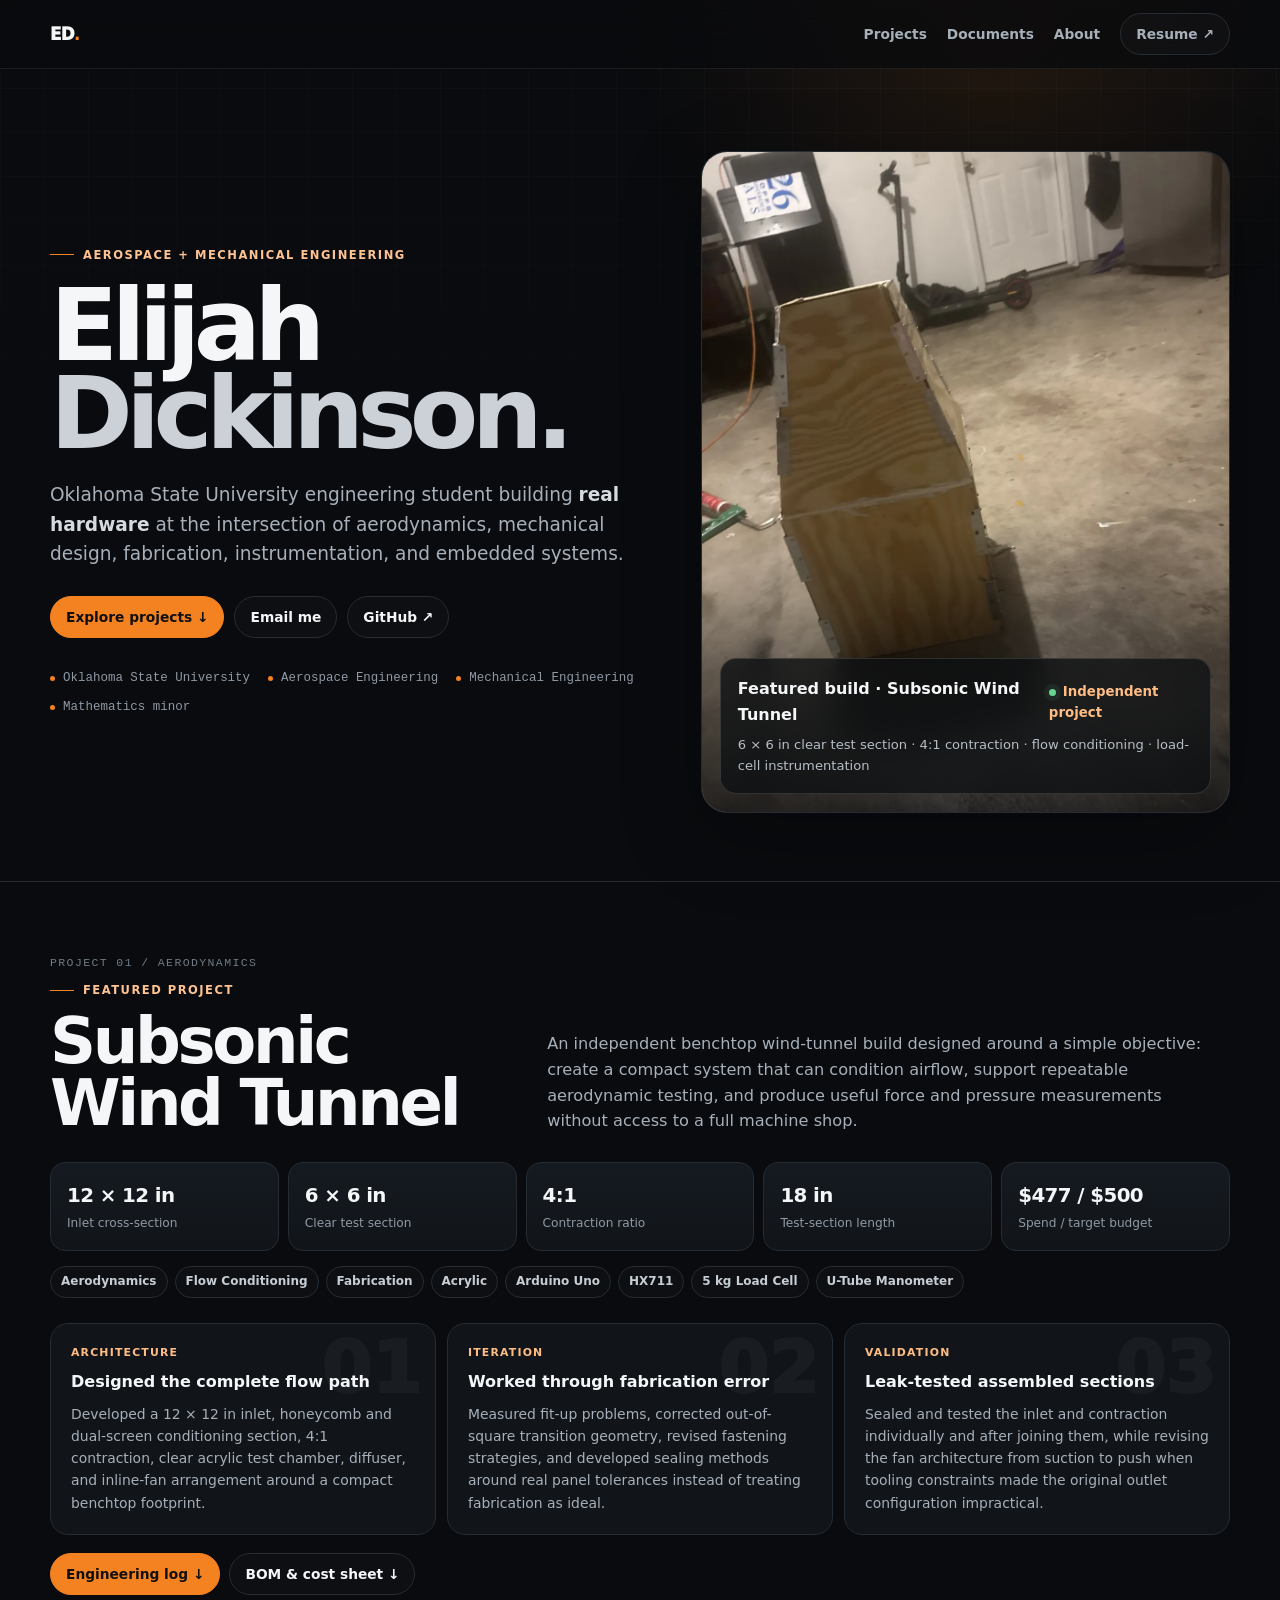
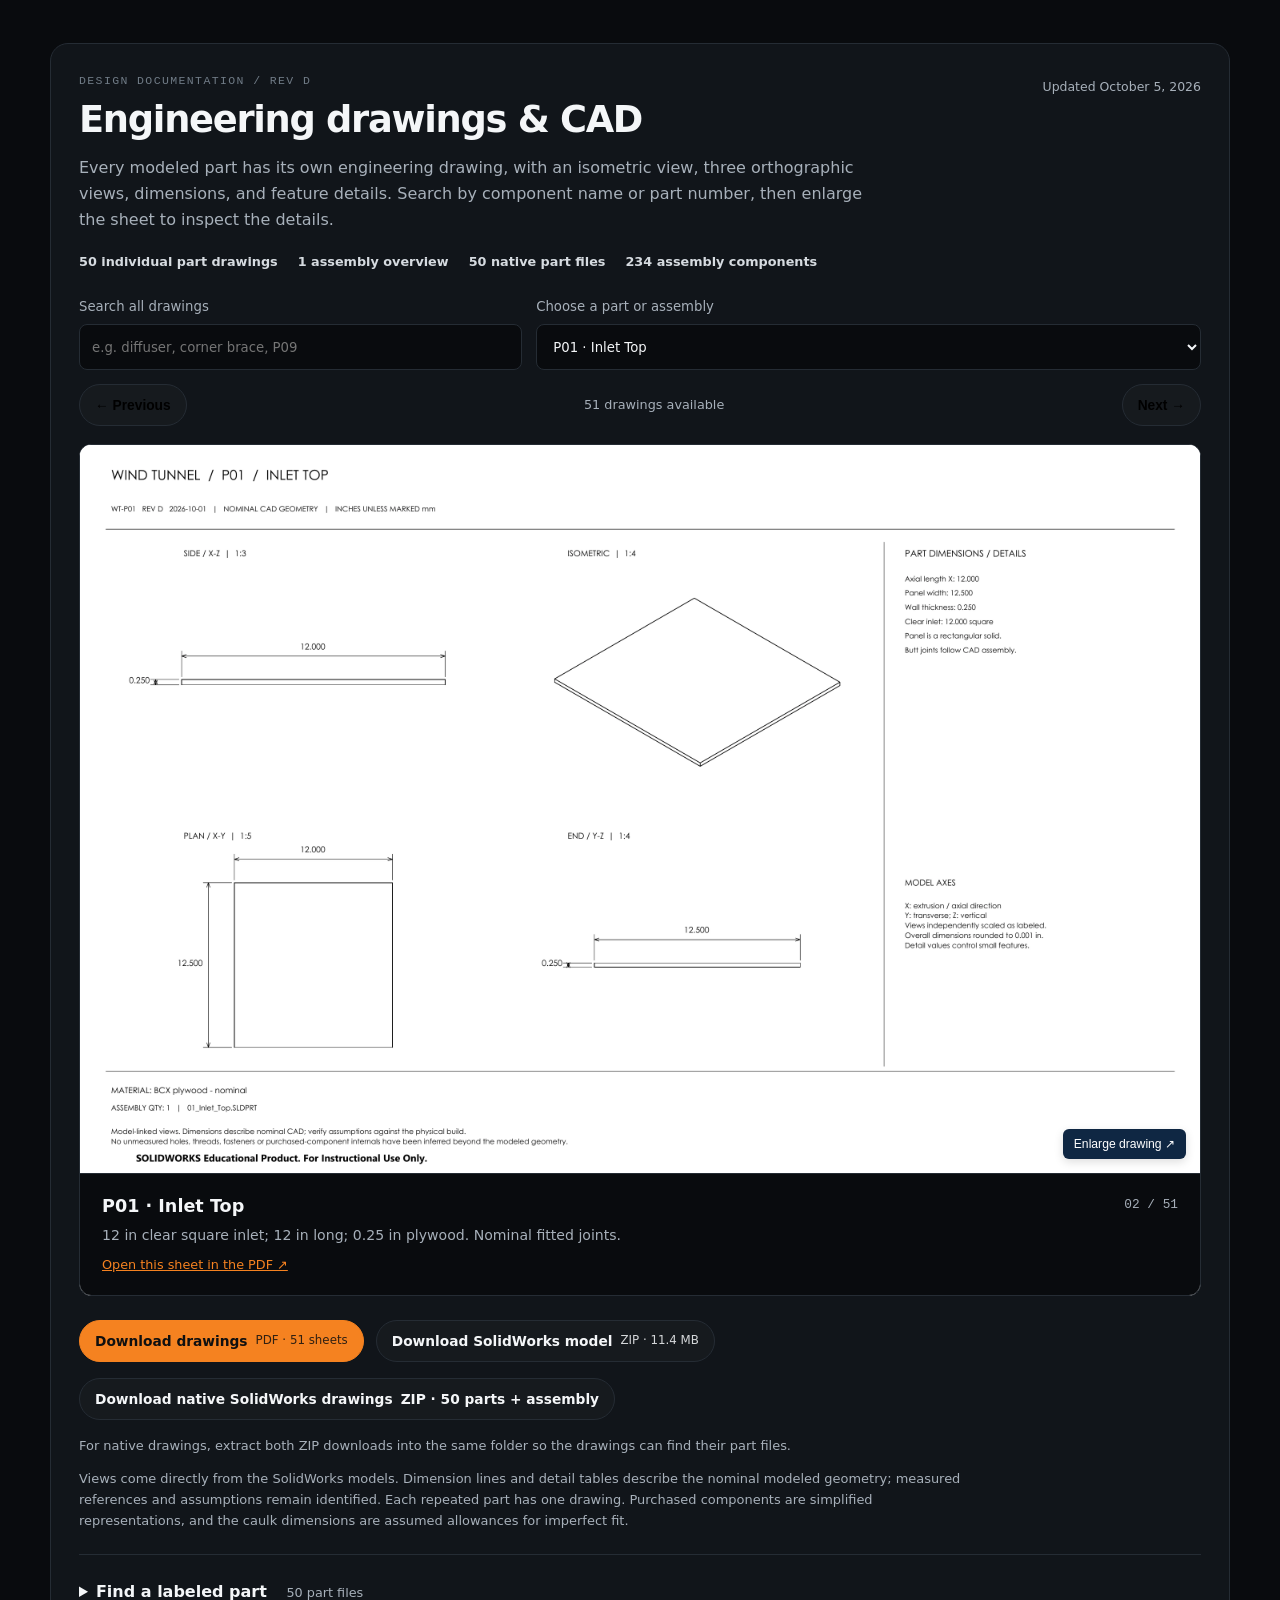
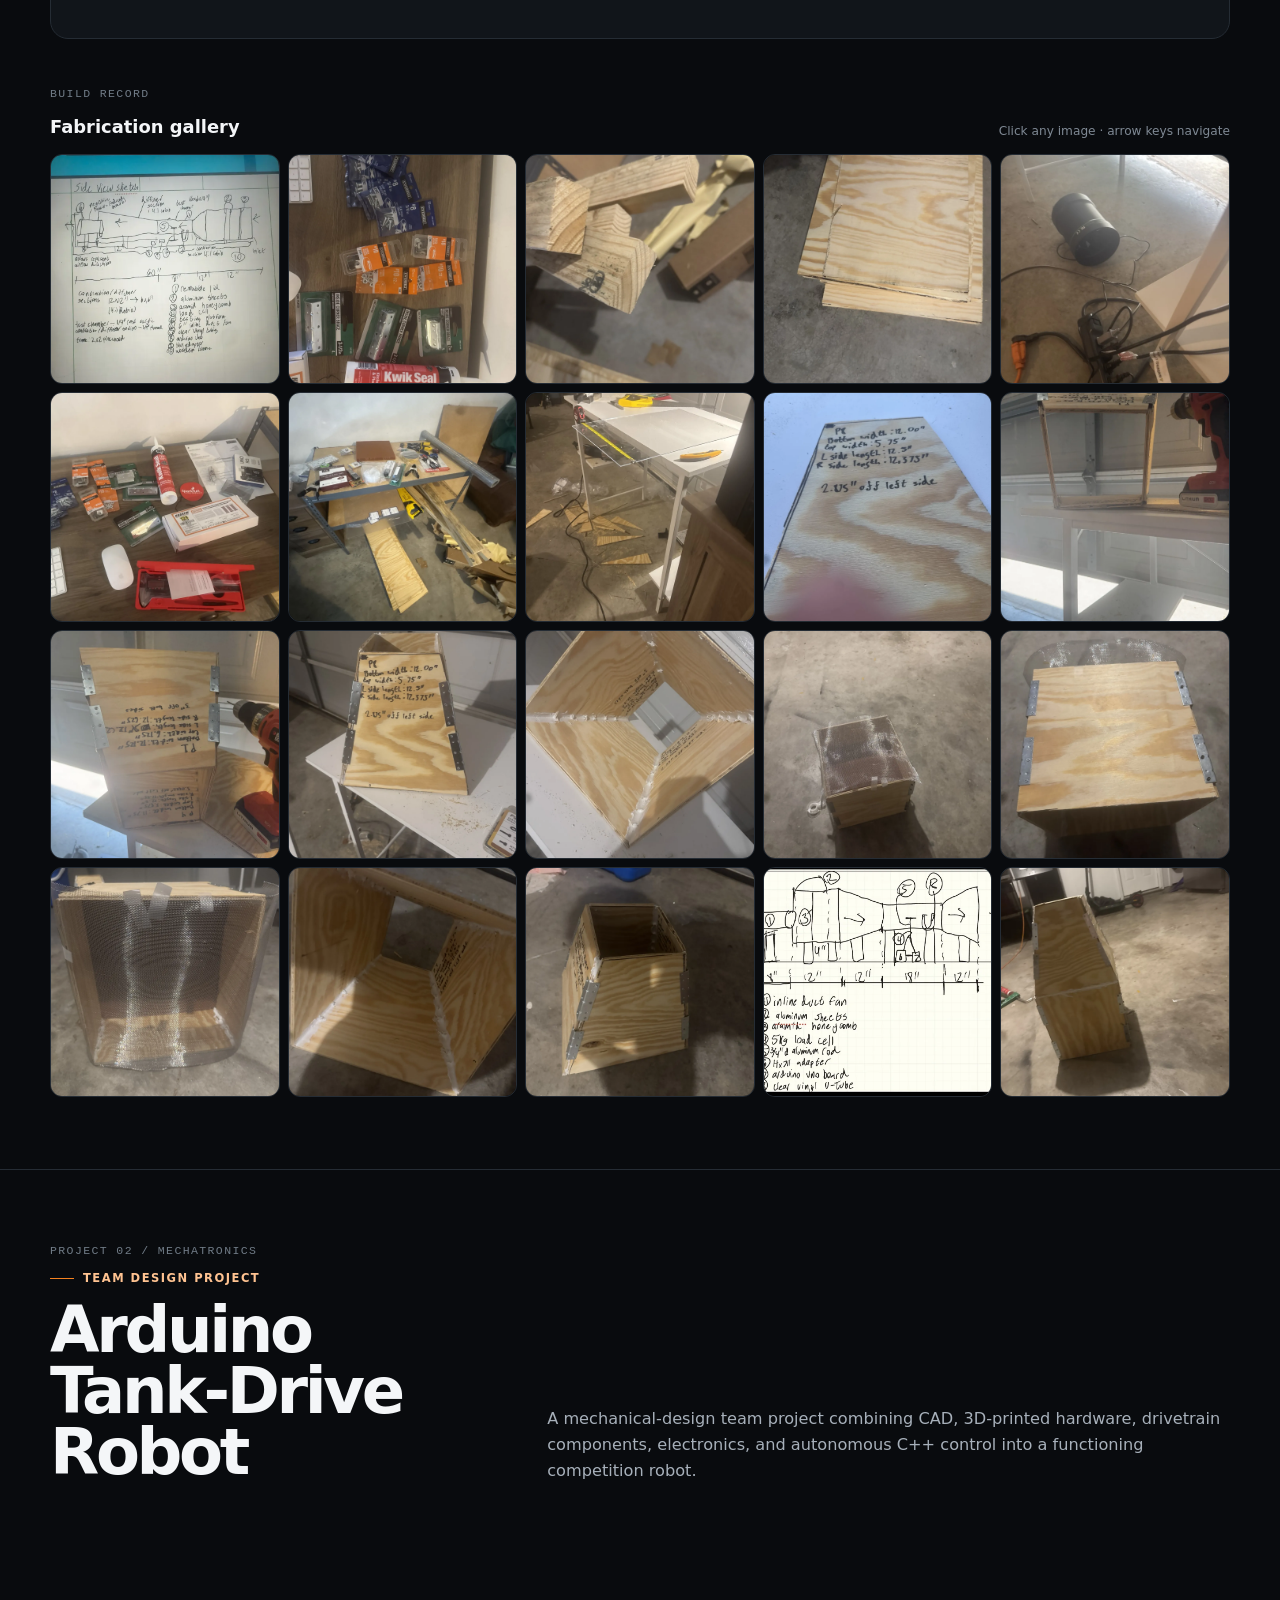
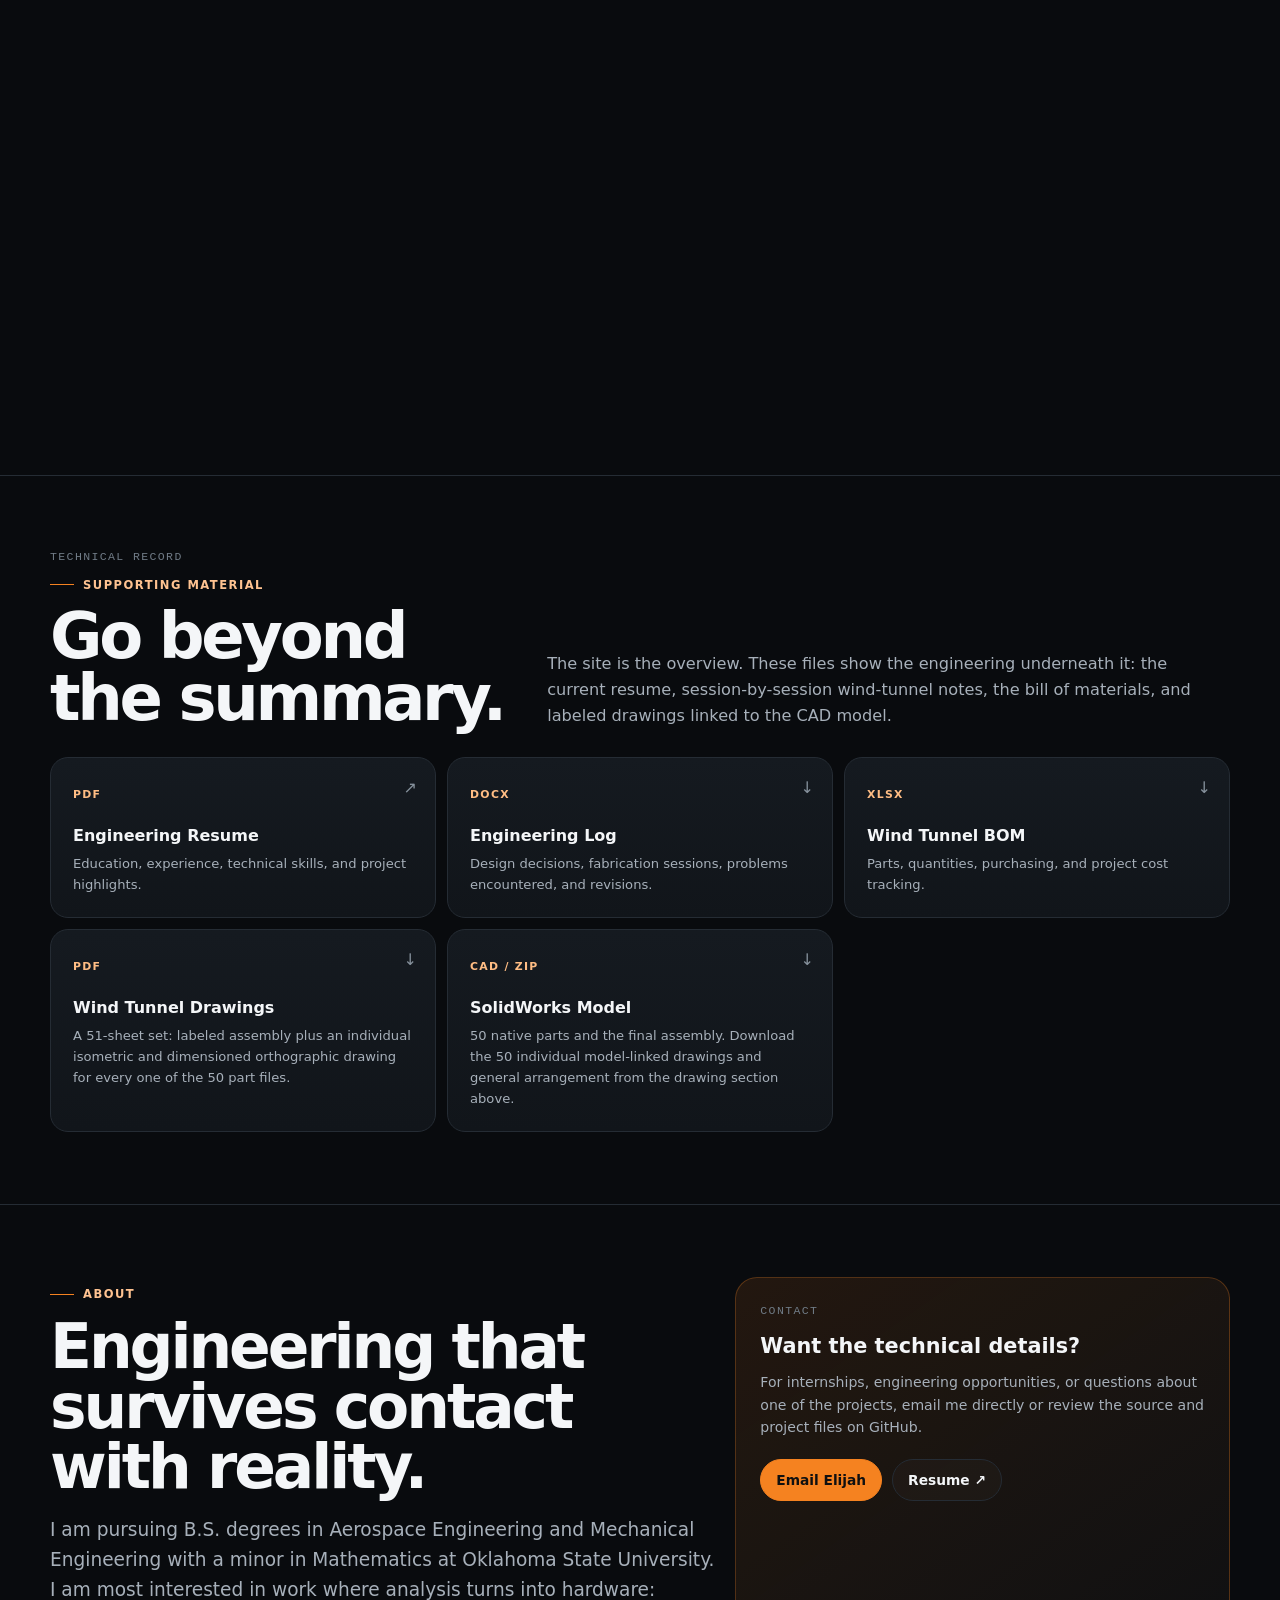
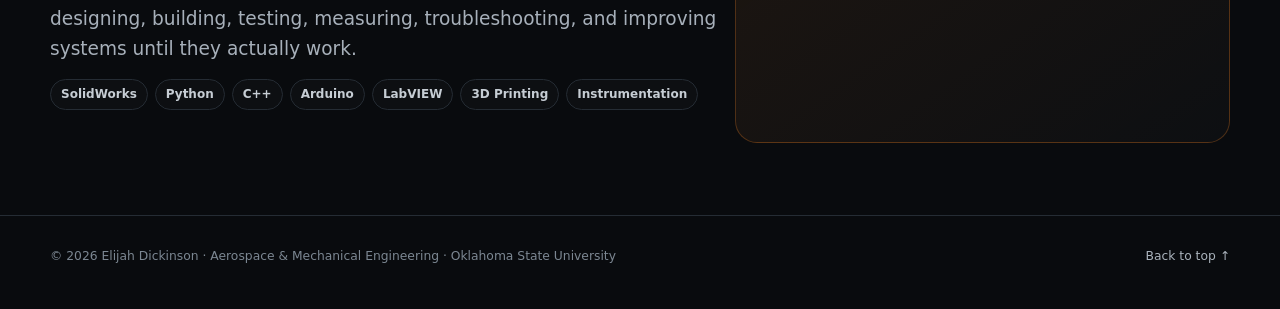
==== commit 7194e2ae: "Publish dimensioned SolidWorks drawings for all 50 wind tunnel parts Replace the eight schematic tab" ====
--- a/index-source.html
+++ b/index-source.html
@@ -43,6 +43,10 @@
 .cad-dialog{padding:0;border:1px solid var(--line);border-radius:12px;width:min(96vw,1700px);max-width:96vw;max-height:94vh;background:var(--bg);color:var(--text)}.cad-dialog::backdrop{background:rgba(8,18,31,.8)}.cad-dialog-bar{display:flex;align-items:center;justify-content:space-between;gap:16px;padding:14px 18px;border-bottom:1px solid var(--line)}.cad-dialog-bar h3{font-size:1rem;margin:0}.cad-dialog-bar>div{display:flex;gap:8px}.cad-dialog-bar .btn{padding:8px 12px;min-height:42px}.cad-zoom-scroll{overflow:auto;max-height:calc(94vh - 78px);background:white;overscroll-behavior:contain}.cad-zoom-image{width:100%;height:auto;max-width:none}.cad-dialog[data-zoomed="true"] .cad-zoom-image{width:2100px}
 @media(max-width:760px){.cad-block{padding:16px;margin-top:32px}.cad-heading-row{display:block}.cad-revision{display:block;margin:0 0 15px}.cad-meta{gap:8px 14px}.cad-caption{padding:14px;gap:12px}.cad-downloads{display:grid;grid-template-columns:1fr}.cad-downloads .btn{justify-content:space-between;gap:12px}.cad-enlarge-hint{right:8px;bottom:8px;font-size:.68rem;padding:5px 8px}.cad-parts-tools{display:block}.cad-parts-tools a{display:inline-block;margin-top:12px}.cad-table-scroll table{min-width:580px}.cad-dialog-bar{padding:10px;gap:8px}.cad-dialog-bar h3{font-size:.82rem}.cad-dialog-bar .btn{font-size:.77rem;padding:8px}.cad-basis{font-size:.77rem}}
 
+
+.cad-picker{display:grid;grid-template-columns:minmax(0,1fr) minmax(0,1.5fr);gap:14px;margin:20px 0 14px}.cad-picker label{display:grid;gap:7px;font-size:.83rem;color:var(--muted)}.cad-picker input,.cad-picker select{width:100%;min-width:0;min-height:46px;padding:10px 12px;border:1px solid var(--line);border-radius:8px;background:var(--bg);color:var(--text);font:inherit}.cad-navigation{display:flex;align-items:center;justify-content:space-between;gap:12px;margin:12px 0 18px}.cad-navigation button{min-height:42px}.cad-match-count{font-size:.8rem;color:var(--muted)}.cad-panel{scroll-margin-top:90px}.cad-panel .cad-caption h4{font-size:1.1rem}.cad-part-link{font:inherit;font-weight:650;color:var(--accent);border:0;background:none;text-decoration:underline;cursor:pointer;padding:3px}.cad-sheet-link{display:inline-flex;margin-top:8px;font-size:.8rem;color:var(--accent)}.cad-zoom-scroll{scrollbar-width:thin}.cad-dialog[data-zoomed="true"] .cad-zoom-image{width:2800px}
+@media(max-width:760px){.cad-picker{grid-template-columns:1fr}.cad-navigation .btn{padding:9px 12px;font-size:.82rem}.cad-match-count{font-size:.73rem}.cad-caption{display:block}.cad-caption>span{display:block;margin-top:10px}}
+
 </style>
 </head>
 <body id="top">
@@ -120,82 +124,78 @@
 
     <div class="cad-block reveal" id="wind-drawings" aria-labelledby="cad-heading">
       <div class="cad-heading-row">
-        <div><div class="project-number mono">Design documentation / Rev C</div><h3 id="cad-heading">Engineering drawings &amp; CAD</h3></div>
-        <span class="cad-revision">Updated October 1, 2026</span>
-      </div>
-      <p class="cad-intro">A SolidWorks reconstruction connects the fabricated sections with the support frame, instrumentation, corner braces, and sealing details. Explore the labeled drawings or download the complete model.</p>
-      <div class="cad-meta"><span>8 drawing sheets</span><span>50 native part files</span><span>234 assembly components</span></div>
-      <div class="cad-tabs" role="tablist" aria-label="Engineering drawing sheets"><button class="cad-tab" type="button" role="tab" id="cad-tab-0" aria-controls="cad-panel" aria-selected="true" tabindex="0" data-sheet="0">Assembly</button>
-<button class="cad-tab" type="button" role="tab" id="cad-tab-1" aria-controls="cad-panel" aria-selected="false" tabindex="-1" data-sheet="1">Dimensions</button>
-<button class="cad-tab" type="button" role="tab" id="cad-tab-2" aria-controls="cad-panel" aria-selected="false" tabindex="-1" data-sheet="2">Panels</button>
-<button class="cad-tab" type="button" role="tab" id="cad-tab-3" aria-controls="cad-panel" aria-selected="false" tabindex="-1" data-sheet="3">Braces</button>
-<button class="cad-tab" type="button" role="tab" id="cad-tab-4" aria-controls="cad-panel" aria-selected="false" tabindex="-1" data-sheet="4">Caulk</button>
-<button class="cad-tab" type="button" role="tab" id="cad-tab-5" aria-controls="cad-panel" aria-selected="false" tabindex="-1" data-sheet="5">Instruments</button>
-<button class="cad-tab" type="button" role="tab" id="cad-tab-6" aria-controls="cad-panel" aria-selected="false" tabindex="-1" data-sheet="6">Parts 1–26</button>
-<button class="cad-tab" type="button" role="tab" id="cad-tab-7" aria-controls="cad-panel" aria-selected="false" tabindex="-1" data-sheet="7">Parts 27–50</button></div>
-      <div class="cad-panel" id="cad-panel" role="tabpanel" aria-labelledby="cad-tab-0" tabindex="0">
-        <button class="cad-image-button" id="cad-enlarge" type="button" aria-label="Enlarge labeled assembly drawing" aria-haspopup="dialog">
-          <img id="cad-sheet-image" src="wind-tunnel-cad/sheet-01.webp" width="2100" height="1359" loading="lazy" decoding="async" alt="Labeled wind tunnel assembly with numbered component groups and a parts key">
+        <div><div class="project-number mono">Design documentation / Rev D</div><h3 id="cad-heading">Engineering drawings &amp; CAD</h3></div>
+        <span class="cad-revision">Updated October 5, 2026</span>
+      </div>
+      <p class="cad-intro">Every modeled part has its own engineering drawing, with an isometric view, three orthographic views, dimensions, and feature details. Search by component name or part number, then enlarge the sheet to inspect the details.</p>
+      <div class="cad-meta"><span>50 individual part drawings</span><span>1 assembly overview</span><span>50 native part files</span><span>234 assembly components</span></div>
+      <div class="cad-picker"><label for="cad-drawing-search">Search all drawings<input id="cad-drawing-search" type="search" placeholder="e.g. diffuser, corner brace, P09" autocomplete="off"></label><label for="cad-drawing-select">Choose a part or assembly<select id="cad-drawing-select"><optgroup label="Assembly"><option value="A00">A00 · Complete assembly</option></optgroup><optgroup label="Inlet"><option value="P01" selected>P01 · Inlet Top</option><option value="P02">P02 · Inlet Bottom</option><option value="P03">P03 · Inlet Right</option><option value="P04">P04 · Inlet Left</option></optgroup><optgroup label="Contraction"><option value="P05">P05 · Contraction Top</option><option value="P06">P06 · Contraction Bottom</option><option value="P07">P07 · Contraction Right</option><option value="P08">P08 · Contraction Left</option></optgroup><optgroup label="Test section"><option value="P09">P09 · Test Floor</option><option value="P10">P10 · Test Right</option><option value="P11">P11 · Test Left</option><option value="P12">P12 · Removable Lid</option></optgroup><optgroup label="Diffuser"><option value="P13">P13 · Diffuser Top</option><option value="P14">P14 · Diffuser Bottom</option><option value="P15">P15 · Diffuser Right</option><option value="P16">P16 · Diffuser Left</option></optgroup><optgroup label="Flow conditioning"><option value="P17">P17 · Aramid Honeycomb</option><option value="P18">P18 · Aluminum Screen</option><option value="P19">P19 · Honeycomb Edge Seal</option></optgroup><optgroup label="Fan"><option value="P20">P20 · Fan Housing</option><option value="P21">P21 · Fan End Collar</option><option value="P22">P22 · Fan Impeller</option></optgroup><optgroup label="Lid hardware"><option value="P23">P23 · Lid Gasket Rail</option><option value="P24">P24 · Magnet Support Tab</option><option value="P25">P25 · Disc Magnet</option></optgroup><optgroup label="Frame"><option value="P26">P26 · Base Rail</option><option value="P27">P27 · Crossbeam</option><option value="P28">P28 · Inlet Diffuser Post</option><option value="P29">P29 · Test Support Post</option><option value="P30">P30 · Fan Support Post</option><option value="P31">P31 · Electronics Shelf</option></optgroup><optgroup label="Instrumentation"><option value="P32">P32 · Load Cell 5kg</option><option value="P33">P33 · Stainless Model Rod</option><option value="P34">P34 · Load Cell Mount</option><option value="P35">P35 · Arduino UNO Board</option><option value="P36">P36 · HX711 Board</option></optgroup><optgroup label="Corner braces"><option value="P37">P37 · Corner Brace 3 5in</option><option value="P38">P38 · Corner Brace 2in</option></optgroup><optgroup label="Measured reference"><option value="P39">P39 · Measured Trapezoid A</option></optgroup><optgroup label="Supporting hardware"><option value="P40">P40 · Screen Retaining Frame</option><option value="P41">P41 · Wood Screw No8 3 4in</option><option value="P42">P42 · Manometer U Tube</option><option value="P43">P43 · Diffuser Saddle</option></optgroup><optgroup label="Caulk"><option value="P44">P44 · Caulk Inlet Corner</option><option value="P45">P45 · Caulk Contraction Corner</option><option value="P46">P46 · Caulk Diffuser Corner</option><option value="P47">P47 · Caulk Acrylic Floor Seam</option><option value="P48">P48 · Caulk Inlet Contraction Joint</option><option value="P49">P49 · Caulk Contraction Acrylic Joint</option><option value="P50">P50 · Caulk Acrylic Diffuser Joint</option></optgroup></select></label></div>
+      <div class="cad-navigation"><button type="button" class="btn" id="cad-previous">← Previous</button><span class="cad-match-count" id="cad-drawing-matches" role="status">51 drawings available</span><button type="button" class="btn" id="cad-next">Next →</button></div>
+      <div class="cad-panel" id="cad-panel" role="region" aria-labelledby="cad-sheet-title" tabindex="0">
+        <button class="cad-image-button" id="cad-enlarge" type="button" aria-label="Enlarge P01 Inlet Top drawing" aria-haspopup="dialog">
+          <img id="cad-sheet-image" src="wind-tunnel-cad/P01.webp" width="2800" height="1812" loading="lazy" decoding="async" alt="P01 Inlet Top: isometric, side, plan and end views with dimensions">
           <span class="cad-enlarge-hint">Enlarge drawing ↗</span>
         </button>
-        <div class="cad-caption"><div><h4 id="cad-sheet-title">Labeled assembly</h4><p id="cad-sheet-caption">The complete tunnel with 12 labeled component groups and references to every native part.</p></div><span id="cad-sheet-count" class="mono">01 / 08</span></div>
+        <div class="cad-caption"><div><h4 id="cad-sheet-title">P01 · Inlet Top</h4><p id="cad-sheet-caption">12 in clear square inlet; 12 in long; 0.25 in plywood. Nominal fitted joints.</p><a class="cad-sheet-link" id="cad-page-link" href="wind-tunnel-cad/Wind_Tunnel_Engineering_Sketches.pdf#page=2" target="_blank" rel="noopener">Open this sheet in the PDF ↗</a></div><span id="cad-sheet-count" class="mono">02 / 51</span></div>
         <p id="cad-load-error" class="cad-error" hidden>The drawing could not load. You can still download the complete PDF below.</p>
       </div>
-      <div class="cad-downloads"><a class="btn primary" href="wind-tunnel-cad/Wind_Tunnel_Engineering_Sketches.pdf" download>Download drawings <span class="cad-file-meta">PDF · 8 sheets</span></a><a class="btn" href="wind-tunnel-cad/Wind_Tunnel_CAD.zip" download>Download SolidWorks model <span class="cad-file-meta">ZIP · 12.2 MB</span></a></div>
-      <p class="cad-basis">Based on build photos and recorded dimensions. Unmeasured gaps, hardware details, and the support layout are marked as assumptions. Native files use SolidWorks 2026; drawings are reference layouts.</p>
+      <div class="cad-downloads"><a class="btn primary" href="wind-tunnel-cad/Wind_Tunnel_Engineering_Sketches.pdf" download>Download drawings <span class="cad-file-meta">PDF · 51 sheets</span></a><a class="btn" href="wind-tunnel-cad/Wind_Tunnel_CAD.zip" download>Download SolidWorks model <span class="cad-file-meta">ZIP · 11.4 MB</span></a></div>
+      <p><a class="btn" href="wind-tunnel-cad/Wind_Tunnel_Native_Drawings.zip" download>Download native SolidWorks drawings <span>ZIP · 50 parts + assembly</span></a></p>
+      <p class="cad-basis">For native drawings, extract both ZIP downloads into the same folder so the drawings can find their part files.</p>
+      <p class="cad-basis">Views come directly from the SolidWorks models. Dimension lines and detail tables describe the nominal modeled geometry; measured references and assumptions remain identified. Each repeated part has one drawing. Purchased components are simplified representations, and the caulk dimensions are assumed allowances for imperfect fit.</p>
       <details class="cad-parts"><summary>Find a labeled part <span>50 part files</span></summary>
         <div class="cad-parts-tools"><label for="cad-part-search">Search part name, drawing ID, or material<input id="cad-part-search" type="search" placeholder="Try P37, caulk, or acrylic" autocomplete="off"></label><a href="wind-tunnel-cad/Drawing_Part_Key.csv" download>Download parts key (CSV)</a></div>
         <p id="cad-part-count" role="status">50 parts shown</p>
-        <div class="cad-table-scroll" tabindex="0" role="region" aria-label="Drawing parts key"><table><thead><tr><th scope="col">Drawing ID</th><th scope="col">Native part filename</th><th scope="col">Qty</th><th scope="col">Material</th></tr></thead><tbody id="cad-parts-body"><tr><td>P01</td><td>01_Inlet_Top</td><td>1</td><td>BCX plywood - nominal</td></tr>
-<tr><td>P02</td><td>01_Inlet_Bottom</td><td>1</td><td>BCX plywood - nominal</td></tr>
-<tr><td>P03</td><td>01_Inlet_Right</td><td>1</td><td>BCX plywood - nominal</td></tr>
-<tr><td>P04</td><td>01_Inlet_Left</td><td>1</td><td>BCX plywood - nominal</td></tr>
-<tr><td>P05</td><td>02_Contraction_Top</td><td>1</td><td>BCX plywood - nominal</td></tr>
-<tr><td>P06</td><td>02_Contraction_Bottom</td><td>1</td><td>BCX plywood - nominal</td></tr>
-<tr><td>P07</td><td>02_Contraction_Right</td><td>1</td><td>BCX plywood - nominal</td></tr>
-<tr><td>P08</td><td>02_Contraction_Left</td><td>1</td><td>BCX plywood - nominal</td></tr>
-<tr><td>P09</td><td>03_Test_Floor</td><td>1</td><td>Acrylic (Medium-high impact)</td></tr>
-<tr><td>P10</td><td>03_Test_Right</td><td>1</td><td>Acrylic (Medium-high impact)</td></tr>
-<tr><td>P11</td><td>03_Test_Left</td><td>1</td><td>Acrylic (Medium-high impact)</td></tr>
-<tr><td>P12</td><td>03_Removable_Lid</td><td>1</td><td>Acrylic (Medium-high impact)</td></tr>
-<tr><td>P13</td><td>04_Diffuser_Top</td><td>1</td><td>BCX plywood - nominal</td></tr>
-<tr><td>P14</td><td>04_Diffuser_Bottom</td><td>1</td><td>BCX plywood - nominal</td></tr>
-<tr><td>P15</td><td>04_Diffuser_Right</td><td>1</td><td>BCX plywood - nominal</td></tr>
-<tr><td>P16</td><td>04_Diffuser_Left</td><td>1</td><td>BCX plywood - nominal</td></tr>
-<tr><td>P17</td><td>05_Aramid_Honeycomb</td><td>1</td><td>Aramid paper - assumed</td></tr>
-<tr><td>P18</td><td>05_Aluminum_Screen</td><td>2</td><td>1060 Alloy</td></tr>
-<tr><td>P19</td><td>05_Honeycomb_Edge_Seal</td><td>1</td><td>Foam weatherstrip - assumed</td></tr>
-<tr><td>P20</td><td>06_Fan_Housing</td><td>1</td><td>Plain Carbon Steel</td></tr>
-<tr><td>P21</td><td>06_Fan_End_Collar</td><td>2</td><td>Plain Carbon Steel</td></tr>
-<tr><td>P22</td><td>06_Fan_Impeller</td><td>1</td><td>ABS</td></tr>
-<tr><td>P23</td><td>07_Lid_Gasket_Rail</td><td>2</td><td>Foam weatherstrip - assumed</td></tr>
-<tr><td>P24</td><td>07_Magnet_Support_Tab</td><td>4</td><td>BCX plywood - nominal</td></tr>
-<tr><td>P25</td><td>07_Disc_Magnet</td><td>8</td><td>Neodymium magnet - assumed</td></tr>
-<tr><td>P26</td><td>08_Base_Rail</td><td>2</td><td>Pine</td></tr>
-<tr><td>P27</td><td>08_Crossbeam</td><td>5</td><td>Pine</td></tr>
-<tr><td>P28</td><td>08_Inlet_Diffuser_Post</td><td>4</td><td>Pine</td></tr>
-<tr><td>P29</td><td>08_Test_Support_Post</td><td>4</td><td>Pine</td></tr>
-<tr><td>P30</td><td>08_Fan_Support_Post</td><td>2</td><td>Pine</td></tr>
-<tr><td>P31</td><td>08_Electronics_Shelf</td><td>1</td><td>BCX plywood - nominal</td></tr>
-<tr><td>P32</td><td>09_Load_Cell_5kg</td><td>1</td><td>1060 Alloy</td></tr>
-<tr><td>P33</td><td>09_Stainless_Model_Rod</td><td>1</td><td>AISI 304</td></tr>
-<tr><td>P34</td><td>09_Load_Cell_Mount</td><td>1</td><td>BCX plywood - nominal</td></tr>
-<tr><td>P35</td><td>09_Arduino_UNO_Board</td><td>1</td><td>PCB laminate - assumed</td></tr>
-<tr><td>P36</td><td>09_HX711_Board</td><td>1</td><td>PCB laminate - assumed</td></tr>
-<tr><td>P37</td><td>10_Corner_Brace_3_5in</td><td>16</td><td>Galvanized Steel</td></tr>
-<tr><td>P38</td><td>10_Corner_Brace_2in</td><td>8</td><td>Galvanized Steel</td></tr>
-<tr><td>P39</td><td>REF_Measured_Trapezoid_A</td><td>0</td><td>BCX plywood - nominal</td></tr>
-<tr><td>P40</td><td>11_Screen_Retaining_Frame</td><td>2</td><td>BCX plywood - nominal</td></tr>
-<tr><td>P41</td><td>11_Wood_Screw_No8_3_4in</td><td>128</td><td>Galvanized Steel</td></tr>
-<tr><td>P42</td><td>11_Manometer_U_Tube</td><td>1</td><td>Clear vinyl - assumed</td></tr>
-<tr><td>P43</td><td>11_Diffuser_Saddle</td><td>1</td><td>Pine</td></tr>
-<tr><td>P44</td><td>12_Caulk_Inlet_Corner</td><td>4</td><td>White caulk - assumed</td></tr>
-<tr><td>P45</td><td>12_Caulk_Contraction_Corner</td><td>4</td><td>White caulk - assumed</td></tr>
-<tr><td>P46</td><td>12_Caulk_Diffuser_Corner</td><td>4</td><td>White caulk - assumed</td></tr>
-<tr><td>P47</td><td>12_Caulk_Acrylic_Floor_Seam</td><td>2</td><td>White caulk - assumed</td></tr>
-<tr><td>P48</td><td>12_Caulk_Inlet_Contraction_Joint</td><td>1</td><td>White caulk - assumed</td></tr>
-<tr><td>P49</td><td>12_Caulk_Contraction_Acrylic_Joint</td><td>1</td><td>White caulk - assumed</td></tr>
-<tr><td>P50</td><td>12_Caulk_Acrylic_Diffuser_Joint</td><td>1</td><td>White caulk - assumed</td></tr></tbody></table></div>
+        <div class="cad-table-scroll" tabindex="0" role="region" aria-label="Drawing parts key"><table><thead><tr><th scope="col">Drawing ID</th><th scope="col">Native part filename</th><th scope="col">Qty</th><th scope="col">Material</th></tr></thead><tbody id="cad-parts-body"><tr><td><button class="cad-part-link" type="button" data-part="P01" aria-label="View drawing P01">P01</button></td><td>01_Inlet_Top</td><td>1</td><td>BCX plywood - nominal</td></tr>
+<tr><td><button class="cad-part-link" type="button" data-part="P02" aria-label="View drawing P02">P02</button></td><td>01_Inlet_Bottom</td><td>1</td><td>BCX plywood - nominal</td></tr>
+<tr><td><button class="cad-part-link" type="button" data-part="P03" aria-label="View drawing P03">P03</button></td><td>01_Inlet_Right</td><td>1</td><td>BCX plywood - nominal</td></tr>
+<tr><td><button class="cad-part-link" type="button" data-part="P04" aria-label="View drawing P04">P04</button></td><td>01_Inlet_Left</td><td>1</td><td>BCX plywood - nominal</td></tr>
+<tr><td><button class="cad-part-link" type="button" data-part="P05" aria-label="View drawing P05">P05</button></td><td>02_Contraction_Top</td><td>1</td><td>BCX plywood - nominal</td></tr>
+<tr><td><button class="cad-part-link" type="button" data-part="P06" aria-label="View drawing P06">P06</button></td><td>02_Contraction_Bottom</td><td>1</td><td>BCX plywood - nominal</td></tr>
+<tr><td><button class="cad-part-link" type="button" data-part="P07" aria-label="View drawing P07">P07</button></td><td>02_Contraction_Right</td><td>1</td><td>BCX plywood - nominal</td></tr>
+<tr><td><button class="cad-part-link" type="button" data-part="P08" aria-label="View drawing P08">P08</button></td><td>02_Contraction_Left</td><td>1</td><td>BCX plywood - nominal</td></tr>
+<tr><td><button class="cad-part-link" type="button" data-part="P09" aria-label="View drawing P09">P09</button></td><td>03_Test_Floor</td><td>1</td><td>Acrylic (Medium-high impact)</td></tr>
+<tr><td><button class="cad-part-link" type="button" data-part="P10" aria-label="View drawing P10">P10</button></td><td>03_Test_Right</td><td>1</td><td>Acrylic (Medium-high impact)</td></tr>
+<tr><td><button class="cad-part-link" type="button" data-part="P11" aria-label="View drawing P11">P11</button></td><td>03_Test_Left</td><td>1</td><td>Acrylic (Medium-high impact)</td></tr>
+<tr><td><button class="cad-part-link" type="button" data-part="P12" aria-label="View drawing P12">P12</button></td><td>03_Removable_Lid</td><td>1</td><td>Acrylic (Medium-high impact)</td></tr>
+<tr><td><button class="cad-part-link" type="button" data-part="P13" aria-label="View drawing P13">P13</button></td><td>04_Diffuser_Top</td><td>1</td><td>BCX plywood - nominal</td></tr>
+<tr><td><button class="cad-part-link" type="button" data-part="P14" aria-label="View drawing P14">P14</button></td><td>04_Diffuser_Bottom</td><td>1</td><td>BCX plywood - nominal</td></tr>
+<tr><td><button class="cad-part-link" type="button" data-part="P15" aria-label="View drawing P15">P15</button></td><td>04_Diffuser_Right</td><td>1</td><td>BCX plywood - nominal</td></tr>
+<tr><td><button class="cad-part-link" type="button" data-part="P16" aria-label="View drawing P16">P16</button></td><td>04_Diffuser_Left</td><td>1</td><td>BCX plywood - nominal</td></tr>
+<tr><td><button class="cad-part-link" type="button" data-part="P17" aria-label="View drawing P17">P17</button></td><td>05_Aramid_Honeycomb</td><td>1</td><td>Aramid paper - assumed</td></tr>
+<tr><td><button class="cad-part-link" type="button" data-part="P18" aria-label="View drawing P18">P18</button></td><td>05_Aluminum_Screen</td><td>2</td><td>1060 Alloy</td></tr>
+<tr><td><button class="cad-part-link" type="button" data-part="P19" aria-label="View drawing P19">P19</button></td><td>05_Honeycomb_Edge_Seal</td><td>1</td><td>Foam weatherstrip - assumed</td></tr>
+<tr><td><button class="cad-part-link" type="button" data-part="P20" aria-label="View drawing P20">P20</button></td><td>06_Fan_Housing</td><td>1</td><td>Plain Carbon Steel</td></tr>
+<tr><td><button class="cad-part-link" type="button" data-part="P21" aria-label="View drawing P21">P21</button></td><td>06_Fan_End_Collar</td><td>2</td><td>Plain Carbon Steel</td></tr>
+<tr><td><button class="cad-part-link" type="button" data-part="P22" aria-label="View drawing P22">P22</button></td><td>06_Fan_Impeller</td><td>1</td><td>ABS</td></tr>
+<tr><td><button class="cad-part-link" type="button" data-part="P23" aria-label="View drawing P23">P23</button></td><td>07_Lid_Gasket_Rail</td><td>2</td><td>Foam weatherstrip - assumed</td></tr>
+<tr><td><button class="cad-part-link" type="button" data-part="P24" aria-label="View drawing P24">P24</button></td><td>07_Magnet_Support_Tab</td><td>4</td><td>BCX plywood - nominal</td></tr>
+<tr><td><button class="cad-part-link" type="button" data-part="P25" aria-label="View drawing P25">P25</button></td><td>07_Disc_Magnet</td><td>8</td><td>Neodymium magnet - assumed</td></tr>
+<tr><td><button class="cad-part-link" type="button" data-part="P26" aria-label="View drawing P26">P26</button></td><td>08_Base_Rail</td><td>2</td><td>Pine</td></tr>
+<tr><td><button class="cad-part-link" type="button" data-part="P27" aria-label="View drawing P27">P27</button></td><td>08_Crossbeam</td><td>5</td><td>Pine</td></tr>
+<tr><td><button class="cad-part-link" type="button" data-part="P28" aria-label="View drawing P28">P28</button></td><td>08_Inlet_Diffuser_Post</td><td>4</td><td>Pine</td></tr>
+<tr><td><button class="cad-part-link" type="button" data-part="P29" aria-label="View drawing P29">P29</button></td><td>08_Test_Support_Post</td><td>4</td><td>Pine</td></tr>
+<tr><td><button class="cad-part-link" type="button" data-part="P30" aria-label="View drawing P30">P30</button></td><td>08_Fan_Support_Post</td><td>2</td><td>Pine</td></tr>
+<tr><td><button class="cad-part-link" type="button" data-part="P31" aria-label="View drawing P31">P31</button></td><td>08_Electronics_Shelf</td><td>1</td><td>BCX plywood - nominal</td></tr>
+<tr><td><button class="cad-part-link" type="button" data-part="P32" aria-label="View drawing P32">P32</button></td><td>09_Load_Cell_5kg</td><td>1</td><td>1060 Alloy</td></tr>
+<tr><td><button class="cad-part-link" type="button" data-part="P33" aria-label="View drawing P33">P33</button></td><td>09_Stainless_Model_Rod</td><td>1</td><td>AISI 304</td></tr>
+<tr><td><button class="cad-part-link" type="button" data-part="P34" aria-label="View drawing P34">P34</button></td><td>09_Load_Cell_Mount</td><td>1</td><td>BCX plywood - nominal</td></tr>
+<tr><td><button class="cad-part-link" type="button" data-part="P35" aria-label="View drawing P35">P35</button></td><td>09_Arduino_UNO_Board</td><td>1</td><td>PCB laminate - assumed</td></tr>
+<tr><td><button class="cad-part-link" type="button" data-part="P36" aria-label="View drawing P36">P36</button></td><td>09_HX711_Board</td><td>1</td><td>PCB laminate - assumed</td></tr>
+<tr><td><button class="cad-part-link" type="button" data-part="P37" aria-label="View drawing P37">P37</button></td><td>10_Corner_Brace_3_5in</td><td>16</td><td>Galvanized Steel</td></tr>
+<tr><td><button class="cad-part-link" type="button" data-part="P38" aria-label="View drawing P38">P38</button></td><td>10_Corner_Brace_2in</td><td>8</td><td>Galvanized Steel</td></tr>
+<tr><td><button class="cad-part-link" type="button" data-part="P39" aria-label="View drawing P39">P39</button></td><td>REF_Measured_Trapezoid_A</td><td>0</td><td>BCX plywood - nominal</td></tr>
+<tr><td><button class="cad-part-link" type="button" data-part="P40" aria-label="View drawing P40">P40</button></td><td>11_Screen_Retaining_Frame</td><td>2</td><td>BCX plywood - nominal</td></tr>
+<tr><td><button class="cad-part-link" type="button" data-part="P41" aria-label="View drawing P41">P41</button></td><td>11_Wood_Screw_No8_3_4in</td><td>128</td><td>Galvanized Steel</td></tr>
+<tr><td><button class="cad-part-link" type="button" data-part="P42" aria-label="View drawing P42">P42</button></td><td>11_Manometer_U_Tube</td><td>1</td><td>Clear vinyl - assumed</td></tr>
+<tr><td><button class="cad-part-link" type="button" data-part="P43" aria-label="View drawing P43">P43</button></td><td>11_Diffuser_Saddle</td><td>1</td><td>Pine</td></tr>
+<tr><td><button class="cad-part-link" type="button" data-part="P44" aria-label="View drawing P44">P44</button></td><td>12_Caulk_Inlet_Corner</td><td>4</td><td>White caulk - assumed</td></tr>
+<tr><td><button class="cad-part-link" type="button" data-part="P45" aria-label="View drawing P45">P45</button></td><td>12_Caulk_Contraction_Corner</td><td>4</td><td>White caulk - assumed</td></tr>
+<tr><td><button class="cad-part-link" type="button" data-part="P46" aria-label="View drawing P46">P46</button></td><td>12_Caulk_Diffuser_Corner</td><td>4</td><td>White caulk - assumed</td></tr>
+<tr><td><button class="cad-part-link" type="button" data-part="P47" aria-label="View drawing P47">P47</button></td><td>12_Caulk_Acrylic_Floor_Seam</td><td>2</td><td>White caulk - assumed</td></tr>
+<tr><td><button class="cad-part-link" type="button" data-part="P48" aria-label="View drawing P48">P48</button></td><td>12_Caulk_Inlet_Contraction_Joint</td><td>1</td><td>White caulk - assumed</td></tr>
+<tr><td><button class="cad-part-link" type="button" data-part="P49" aria-label="View drawing P49">P49</button></td><td>12_Caulk_Contraction_Acrylic_Joint</td><td>1</td><td>White caulk - assumed</td></tr>
+<tr><td><button class="cad-part-link" type="button" data-part="P50" aria-label="View drawing P50">P50</button></td><td>12_Caulk_Acrylic_Diffuser_Joint</td><td>1</td><td>White caulk - assumed</td></tr></tbody></table></div>
       </details>
     </div>
     <dialog class="cad-dialog" id="cad-dialog" aria-labelledby="cad-dialog-title">
@@ -243,8 +243,8 @@
       <a class="doc" href="Elijah_Dickinson_Resume.pdf" target="_blank" rel="noopener"><span class="doc-type">PDF</span><span class="arrow">↗</span><h3>Engineering Resume</h3><p>Education, experience, technical skills, and project highlights.</p></a>
       <a class="doc" href="Wind_Tunnel_Engineering_Log.docx"><span class="doc-type">DOCX</span><span class="arrow">↓</span><h3>Engineering Log</h3><p>Design decisions, fabrication sessions, problems encountered, and revisions.</p></a>
       <a class="doc" href="Wind_Tunnel_BOM.xlsx"><span class="doc-type">XLSX</span><span class="arrow">↓</span><h3>Wind Tunnel BOM</h3><p>Parts, quantities, purchasing, and project cost tracking.</p></a>
-      <a class="doc" href="wind-tunnel-cad/Wind_Tunnel_Engineering_Sketches.pdf" download><span class="doc-type">PDF</span><span class="arrow">↓</span><h3>Wind Tunnel Drawings</h3><p>Eight labeled sheets covering the assembly, dimensions, panels, braces, seals, and complete parts key.</p></a>
-      <a class="doc" href="wind-tunnel-cad/Wind_Tunnel_CAD.zip" download><span class="doc-type">CAD / ZIP</span><span class="arrow">↓</span><h3>SolidWorks Model</h3><p>50 native part files, the final assembly, a model-linked drawing, and documented modeling assumptions.</p></a>
+      <a class="doc" href="wind-tunnel-cad/Wind_Tunnel_Engineering_Sketches.pdf" download><span class="doc-type">PDF</span><span class="arrow">↓</span><h3>Wind Tunnel Drawings</h3><p>A 51-sheet set: labeled assembly plus an individual isometric and dimensioned orthographic drawing for every one of the 50 part files.</p></a>
+      <a class="doc" href="wind-tunnel-cad/Wind_Tunnel_CAD.zip" download><span class="doc-type">CAD / ZIP</span><span class="arrow">↓</span><h3>SolidWorks Model</h3><p>50 native parts and the final assembly. Download the 50 individual model-linked drawings and general arrangement from the drawing section above.</p></a>
     </div>
   </div>
 </section>
@@ -295,26 +295,22 @@
 
 <script>
 (()=>{
- const sheets=[["Assembly", "Labeled assembly", "The complete tunnel with 12 labeled component groups and references to every native part."], ["Dimensions", "Section dimensions & layout", "Nominal flow-path dimensions, overall footprint, and the assumed section gaps."], ["Panels", "Panels & removable lid", "Plywood and acrylic panel profiles, sheet thicknesses, and the removable lid."], ["Braces", "Inside corner braces", "Long folded braces, hole layout, and matching spacing on the contraction and diffuser."], ["Caulk", "Caulk joints & imperfect fit", "Separate caulk pieces bridge the assumed axial gaps and test-section offset."], ["Instruments", "Instrumentation & supports", "Rod, load cell, electronics, pressure tube, and the proposed timber support frame."], ["Parts 1–26", "Parts key / 1 of 2", "Native part filenames, quantities, and materials for the panels, conditioning, fan, lid, and base rails."], ["Parts 27–50", "Parts key / 2 of 2", "Support, instrument, brace, fastener, reference-panel, and caulk part filenames and quantities."]];
- const tabs=[...document.querySelectorAll('#wind-drawings [role="tab"]')];
- const panel=document.getElementById('cad-panel'),image=document.getElementById('cad-sheet-image'),title=document.getElementById('cad-sheet-title'),caption=document.getElementById('cad-sheet-caption'),count=document.getElementById('cad-sheet-count'),enlarge=document.getElementById('cad-enlarge'),error=document.getElementById('cad-load-error');
- const dialog=document.getElementById('cad-dialog'),zoomImage=document.getElementById('cad-zoom-image'),zoomButton=document.getElementById('cad-zoom-toggle');
- let selected=0;
- image.addEventListener('load',()=>{panel.setAttribute('aria-busy','false');error.hidden=true});
- image.addEventListener('error',()=>{panel.setAttribute('aria-busy','false');error.hidden=false});
- function selectSheet(index,focus=false){
-  selected=index;const sheet=sheets[index];
-  tabs.forEach((tab,i)=>{tab.setAttribute('aria-selected',String(i===index));tab.tabIndex=i===index?0:-1});
-  panel.setAttribute('aria-labelledby',tabs[index].id);panel.setAttribute('aria-busy','true');error.hidden=true;
-  image.alt=sheet[1]+'. '+sheet[2];image.src='wind-tunnel-cad/sheet-'+String(index+1).padStart(2,'0')+'.webp';
-  title.textContent=sheet[1];caption.textContent=sheet[2];count.textContent=String(index+1).padStart(2,'0')+' / 08';enlarge.setAttribute('aria-label','Enlarge '+sheet[1].toLowerCase()+' drawing');
-  if(focus){tabs[index].focus();tabs[index].scrollIntoView({block:'nearest',inline:'nearest'})}
- }
- tabs.forEach((tab,i)=>{tab.addEventListener('click',()=>selectSheet(i));tab.addEventListener('keydown',event=>{let next=null;if(event.key==='ArrowRight')next=(i+1)%tabs.length;if(event.key==='ArrowLeft')next=(i-1+tabs.length)%tabs.length;if(event.key==='Home')next=0;if(event.key==='End')next=tabs.length-1;if(next!==null){event.preventDefault();selectSheet(next,true)}})});
- enlarge.addEventListener('click',()=>{document.getElementById('cad-dialog-title').textContent=sheets[selected][1];zoomImage.src=image.src;zoomImage.alt=image.alt;dialog.dataset.zoomed='false';zoomButton.setAttribute('aria-pressed','false');zoomButton.textContent='Zoom in';dialog.showModal();document.getElementById('cad-close').focus()});
- document.getElementById('cad-close').addEventListener('click',()=>dialog.close());dialog.addEventListener('click',event=>{if(event.target===dialog){const b=dialog.getBoundingClientRect();if(event.clientX<b.left||event.clientX>b.right||event.clientY<b.top||event.clientY>b.bottom)dialog.close()}});dialog.addEventListener('close',()=>enlarge.focus());
- zoomButton.addEventListener('click',()=>{const zoomed=dialog.dataset.zoomed!=='true';dialog.dataset.zoomed=String(zoomed);zoomButton.setAttribute('aria-pressed',String(zoomed));zoomButton.textContent=zoomed?'Fit to window':'Zoom in'});
+ const drawings=[{"id": "A00", "title": "Complete assembly", "group": "Assembly", "caption": "Labeled isometric assembly, principal dimensions, section locations, and drawing guide.", "image": "assembly-drawing.webp", "page": 1}, {"id": "P01", "title": "Inlet Top", "group": "Inlet", "caption": "12 in clear square inlet; 12 in long; 0.25 in plywood. Nominal fitted joints.", "image": "P01.webp", "page": 2, "qty": 1, "material": "BCX plywood - nominal"}, {"id": "P02", "title": "Inlet Bottom", "group": "Inlet", "caption": "12 in clear square inlet; 12 in long; 0.25 in plywood. Nominal fitted joints.", "image": "P02.webp", "page": 3, "qty": 1, "material": "BCX plywood - nominal"}, {"id": "P03", "title": "Inlet Right", "group": "Inlet", "caption": "12 in clear square inlet; 12 in long; 0.25 in plywood. Nominal fitted joints.", "image": "P03.webp", "page": 4, "qty": 1, "material": "BCX plywood - nominal"}, {"id": "P04", "title": "Inlet Left", "group": "Inlet", "caption": "12 in clear square inlet; 12 in long; 0.25 in plywood. Nominal fitted joints.", "image": "P04.webp", "page": 5, "qty": 1, "material": "BCX plywood - nominal"}, {"id": "P05", "title": "Contraction Top", "group": "Contraction", "caption": "12 to 6 in clear square; 12 in axial length; 0.25 in radial wall. Idealized fitted geometry.", "image": "P05.webp", "page": 6, "qty": 1, "material": "BCX plywood - nominal"}, {"id": "P06", "title": "Contraction Bottom", "group": "Contraction", "caption": "12 to 6 in clear square; 12 in axial length; 0.25 in radial wall. Idealized fitted geometry.", "image": "P06.webp", "page": 7, "qty": 1, "material": "BCX plywood - nominal"}, {"id": "P07", "title": "Contraction Right", "group": "Contraction", "caption": "12 to 6 in clear square; 12 in axial length; 0.25 in radial wall. Idealized fitted geometry.", "image": "P07.webp", "page": 8, "qty": 1, "material": "BCX plywood - nominal"}, {"id": "P08", "title": "Contraction Left", "group": "Contraction", "caption": "12 to 6 in clear square; 12 in axial length; 0.25 in radial wall. Idealized fitted geometry.", "image": "P08.webp", "page": 9, "qty": 1, "material": "BCX plywood - nominal"}, {"id": "P09", "title": "Test Floor", "group": "Test section", "caption": "18 in long; 0.093 in sheet; 8 mm rod clearance assumed at mid-length.", "image": "P09.webp", "page": 10, "qty": 1, "material": "Acrylic (Medium-high impact)"}, {"id": "P10", "title": "Test Right", "group": "Test section", "caption": "18 in long, 0.093 in sheet. Top lowered 0.125 in for gasket.", "image": "P10.webp", "page": 11, "qty": 1, "material": "Acrylic (Medium-high impact)"}, {"id": "P11", "title": "Test Left", "group": "Test section", "caption": "18 in long, 0.093 in sheet. Top lowered 0.125 in for gasket.", "image": "P11.webp", "page": 12, "qty": 1, "material": "Acrylic (Medium-high impact)"}, {"id": "P12", "title": "Removable Lid", "group": "Test section", "caption": "7.8 x 18 x 0.093 in; widened to cover assumed magnetic tabs. Central nominal passage height 6 in.", "image": "P12.webp", "page": 13, "qty": 1, "material": "Acrylic (Medium-high impact)"}, {"id": "P13", "title": "Diffuser Top", "group": "Diffuser", "caption": "6 to 12 in clear square; 12 in axial length; 0.25 in radial wall. Idealized fitted geometry.", "image": "P13.webp", "page": 14, "qty": 1, "material": "BCX plywood - nominal"}, {"id": "P14", "title": "Diffuser Bottom", "group": "Diffuser", "caption": "6 to 12 in clear square; 12 in axial length; 0.25 in radial wall. Idealized fitted geometry.", "image": "P14.webp", "page": 15, "qty": 1, "material": "BCX plywood - nominal"}, {"id": "P15", "title": "Diffuser Right", "group": "Diffuser", "caption": "6 to 12 in clear square; 12 in axial length; 0.25 in radial wall. Idealized fitted geometry.", "image": "P15.webp", "page": 16, "qty": 1, "material": "BCX plywood - nominal"}, {"id": "P16", "title": "Diffuser Left", "group": "Diffuser", "caption": "6 to 12 in clear square; 12 in axial length; 0.25 in radial wall. Idealized fitted geometry.", "image": "P16.webp", "page": 17, "qty": 1, "material": "BCX plywood - nominal"}, {"id": "P17", "title": "Aramid Honeycomb", "group": "Flow conditioning", "caption": "300 x 300 x 15 mm from BOM; assumed 12 mm hexagons and 0.3 mm cell inset giving approximately 0.6 mm shared walls.", "image": "P17.webp", "page": 18, "qty": 1, "material": "Aramid paper - assumed"}, {"id": "P18", "title": "Aluminum Screen", "group": "Flow conditioning", "caption": "300 mm square. Lightweight representative mesh: 12 mm pitch, 0.35 mm wire/strip thickness; actual weave unspecified.", "image": "P18.webp", "page": 19, "qty": 2, "material": "1060 Alloy"}, {"id": "P19", "title": "Honeycomb Edge Seal", "group": "Flow conditioning", "caption": "Assumed perimeter seal fills gap between 300 mm honeycomb and 304.8 mm inlet.", "image": "P19.webp", "page": 20, "qty": 1, "material": "Foam weatherstrip - assumed"}, {"id": "P20", "title": "Fan Housing", "group": "Fan", "caption": "VIVOSUN 6 in nominal fan; 8 in axial envelope from drawing. 6.25 in OD and 0.125 in wall assumed; external representation.", "image": "P20.webp", "page": 21, "qty": 1, "material": "Plain Carbon Steel"}, {"id": "P21", "title": "Fan End Collar", "group": "Fan", "caption": "Assumed collar geometry for visual representation; 6.5 in OD, 0.4 in long.", "image": "P21.webp", "page": 22, "qty": 2, "material": "Plain Carbon Steel"}, {"id": "P22", "title": "Fan Impeller", "group": "Fan", "caption": "Simplified static impeller. Blade count, pitch, hub dimensions assumed; not a manufacturing or performance model.", "image": "P22.webp", "page": 23, "qty": 1, "material": "ABS"}, {"id": "P23", "title": "Lid Gasket Rail", "group": "Lid hardware", "caption": "0.5 x 0.125 in weatherstrip per BOM; supported by acrylic side wall with inward/outward overhang.", "image": "P23.webp", "page": 24, "qty": 2, "material": "Foam weatherstrip - assumed"}, {"id": "P24", "title": "Magnet Support Tab", "group": "Lid hardware", "caption": "Assumed external magnetic lid tabs. Fit and attachment require verification.", "image": "P24.webp", "page": 25, "qty": 4, "material": "BCX plywood - nominal"}, {"id": "P25", "title": "Disc Magnet", "group": "Lid hardware", "caption": "0.7 in diameter x 0.11 in thick per BOM. Eight magnets in four pairs; simplified placement.", "image": "P25.webp", "page": 26, "qty": 8, "material": "Neodymium magnet - assumed"}, {"id": "P26", "title": "Base Rail", "group": "Frame", "caption": "64 in assumed rail length; dressed nominal 2x3 section, 2.5 in transverse x 1.5 in vertical.", "image": "P26.webp", "page": 27, "qty": 2, "material": "Pine"}, {"id": "P27", "title": "Crossbeam", "group": "Frame", "caption": "Assumed dressed lumber crossbeam 13 x 1.5 x 2.5 in.", "image": "P27.webp", "page": 28, "qty": 5, "material": "Pine"}, {"id": "P28", "title": "Inlet Diffuser Post", "group": "Frame", "caption": "Assumed riser: 1.5 x 1.0 x 2.5 in. Fits rails and crossbeam.", "image": "P28.webp", "page": 29, "qty": 4, "material": "Pine"}, {"id": "P29", "title": "Test Support Post", "group": "Frame", "caption": "Assumed riser 1.5 x 4.157 x 2.5 in.", "image": "P29.webp", "page": 30, "qty": 4, "material": "Pine"}, {"id": "P30", "title": "Fan Support Post", "group": "Frame", "caption": "Assumed 4.125 in height with dressed 1.5 x 2.5 in stock; supports fan crossbeam at housing underside.", "image": "P30.webp", "page": 31, "qty": 2, "material": "Pine"}, {"id": "P31", "title": "Electronics Shelf", "group": "Frame", "caption": "Assumed 10 x 7 x 0.25 in shelf beneath test section.", "image": "P31.webp", "page": 32, "qty": 1, "material": "BCX plywood - nominal"}, {"id": "P32", "title": "Load Cell 5kg", "group": "Instrumentation", "caption": "SparkFun 5 kg bar load cell per BOM; 75 x 12.7 x 12.7 mm envelope assumed. Mounting holes and internal flexures not measured.", "image": "P32.webp", "page": 33, "qty": 1, "material": "1060 Alloy"}, {"id": "P33", "title": "Stainless Model Rod", "group": "Instrumentation", "caption": "1/4 in diameter from BOM overrides older 3/4 in aluminum label. 3.9 in cut length assumed.", "image": "P33.webp", "page": 34, "qty": 1, "material": "AISI 304"}, {"id": "P34", "title": "Load Cell Mount", "group": "Instrumentation", "caption": "Assumed mounting block 1.2 in wide x 0.307 in high x 1 in axial length, between load cell and floor.", "image": "P34.webp", "page": 35, "qty": 1, "material": "BCX plywood - nominal"}, {"id": "P35", "title": "Arduino UNO Board", "group": "Instrumentation", "caption": "UNO R3 per BOM. Simplified 68.6 x 53.4 x 1.6 mm board envelope; connector locations omitted.", "image": "P35.webp", "page": 36, "qty": 1, "material": "PCB laminate - assumed"}, {"id": "P36", "title": "HX711 Board", "group": "Instrumentation", "caption": "HX711 per BOM. 34 x 20 x 1.6 mm assumed board envelope; no electrical functionality.", "image": "P36.webp", "page": 37, "qty": 1, "material": "PCB laminate - assumed"}, {"id": "P37", "title": "Corner Brace 3 5in", "group": "Corner braces", "caption": "3.5 in length ALONG corner seam, two 0.75 in flanges, 0.075 in gauge and six 0.21 in holes. Length from package photo 03; flange, gauge, hole pattern and 93.37 degree installed bend assumed. Two braces per contraction corner per photos 13/21. Eight additional matching instances on diffuser at user request; same 1 and 7.875 in axial start offsets as contraction, following expanding corner seams.", "image": "P37.webp", "page": 38, "qty": 16, "material": "Galvanized Steel"}, {"id": "P38", "title": "Corner Brace 2in", "group": "Corner braces", "caption": "2 in length ALONG corner seam, two 0.75 in flanges, 0.075 in gauge and four 0.21 in holes. 90 degree bend. Two per inlet corner inferred symmetrically from photo 21; eight instances exceed four in early BOM.", "image": "P38.webp", "page": 39, "qty": 8, "material": "Galvanized Steel"}, {"id": "P39", "title": "Measured Trapezoid A", "group": "Measured reference", "caption": "Photo 10_IMG_9661: wide end12.00, narrow5.75, left edge12.5, right12.375 in. Shape reconstructed from four measured edges; not substituted into nominal assembly.", "image": "P39.webp", "page": 40, "qty": 0, "material": "BCX plywood - nominal"}, {"id": "P40", "title": "Screen Retaining Frame", "group": "Supporting hardware", "caption": "Assumed 0.25 in perimeter frame supporting each 300 mm screen inside inlet.", "image": "P40.webp", "page": 41, "qty": 2, "material": "BCX plywood - nominal"}, {"id": "P41", "title": "Wood Screw No8 3 4in", "group": "Supporting hardware", "caption": "#8 x 3/4 in simplified smooth shaft and round head. One instance per modeled brace hole; 128 is a full-pattern representation, not the 24-screw early purchase count. Countersinks/threads and wood pilot drilling omitted.", "image": "P41.webp", "page": 42, "qty": 128, "material": "Galvanized Steel"}, {"id": "P42", "title": "Manometer U Tube", "group": "Supporting hardware", "caption": "Clear vinyl U-tube from drawing. Assumed 1/4 in OD, 1/8 in ID, 1 in bend radius and 5 in legs. Schematic placement; pressure connections and fluid omitted.", "image": "P42.webp", "page": 43, "qty": 1, "material": "Clear vinyl - assumed"}, {"id": "P43", "title": "Diffuser Saddle", "group": "Supporting hardware", "caption": "Assumed sloping saddle matching diffuser underside over axial stations 49 to 51.5 in.", "image": "P43.webp", "page": 44, "qty": 1, "material": "Pine"}, {"id": "P44", "title": "Caulk Inlet Corner", "group": "Caulk", "caption": "White Kwik Seal representation; assumed 1/8 in rounded fillet extent, applied along plywood seams.", "image": "P44.webp", "page": 45, "qty": 4, "material": "White caulk - assumed"}, {"id": "P45", "title": "Caulk Contraction Corner", "group": "Caulk", "caption": "Assumed 1/8 in smoothed bead along imperfect plywood corner; follows 12 to 6 in contraction.", "image": "P45.webp", "page": 46, "qty": 4, "material": "White caulk - assumed"}, {"id": "P46", "title": "Caulk Diffuser Corner", "group": "Caulk", "caption": "Assumed 1/8 in smoothed bead along imperfect plywood corner; follows 6 to 12 in diffuser.", "image": "P46.webp", "page": 47, "qty": 4, "material": "White caulk - assumed"}, {"id": "P47", "title": "Caulk Acrylic Floor Seam", "group": "Caulk", "caption": "Assumed 1/16 in internal seal at the two bonded floor-side seams. Removable lid remains on weatherstrip.", "image": "P47.webp", "page": 48, "qty": 2, "material": "White caulk - assumed"}, {"id": "P48", "title": "Caulk Inlet Contraction Joint", "group": "Caulk", "caption": "Separate caulk ring fills an assumed 1/8 in axial section gap; bore remains open. Gap size is not an as-built measurement.", "image": "P48.webp", "page": 49, "qty": 1, "material": "White caulk - assumed"}, {"id": "P49", "title": "Caulk Contraction Acrylic Joint", "group": "Caulk", "caption": "Caulk bridges 1/8 in axial gap, 1/8 in transverse acrylic offset and plywood/acrylic wall-thickness step. Assumed gap reconstruction.", "image": "P49.webp", "page": 50, "qty": 1, "material": "White caulk - assumed"}, {"id": "P50", "title": "Caulk Acrylic Diffuser Joint", "group": "Caulk", "caption": "Caulk bridges 1/8 in axial gap, 1/8 in transverse acrylic offset and wall-thickness step. Remains hollow for airflow.", "image": "P50.webp", "page": 51, "qty": 1, "material": "White caulk - assumed"}];
+ const byId=new Map(drawings.map(d=>[d.id,d]));
+ const select=document.getElementById('cad-drawing-select'),search=document.getElementById('cad-drawing-search'),panel=document.getElementById('cad-panel'),image=document.getElementById('cad-sheet-image'),title=document.getElementById('cad-sheet-title'),caption=document.getElementById('cad-sheet-caption'),count=document.getElementById('cad-sheet-count'),enlarge=document.getElementById('cad-enlarge'),error=document.getElementById('cad-load-error'),matches=document.getElementById('cad-drawing-matches');
+ const previous=document.getElementById('cad-previous'),next=document.getElementById('cad-next'),dialog=document.getElementById('cad-dialog'),zoomImage=document.getElementById('cad-zoom-image'),zoomButton=document.getElementById('cad-zoom-toggle');
+ let selected='P01',filtered=drawings;
+ function updateNav(){const index=filtered.findIndex(d=>d.id===selected);previous.disabled=filtered.length<2||index<=0;next.disabled=filtered.length<2||index===filtered.length-1;}
+ function choose(id){const d=byId.get(id);if(!d)return;selected=id;select.value=id;panel.setAttribute('aria-busy','true');error.hidden=true;image.src='wind-tunnel-cad/'+d.image;image.alt=d.id+' '+d.title+': '+(d.id==='A00'?'labeled isometric assembly and overall dimensions':'isometric, side, plan and end views with dimensions and feature details');title.textContent=d.id+' · '+d.title;caption.textContent=d.caption;count.textContent=String(d.page).padStart(2,'0')+' / 51';enlarge.setAttribute('aria-label','Enlarge '+d.id+' '+d.title+' drawing');document.getElementById('cad-page-link').href='wind-tunnel-cad/Wind_Tunnel_Engineering_Sketches.pdf#page='+d.page;updateNav();}
+ image.addEventListener('load',()=>{panel.setAttribute('aria-busy','false');error.hidden=true});image.addEventListener('error',()=>{panel.setAttribute('aria-busy','false');error.hidden=false});
+ select.addEventListener('change',()=>choose(select.value));
+ function filter(){const q=search.value.trim().toLowerCase();filtered=drawings.filter(d=>(d.id+' '+d.title+' '+d.group+' '+(d.material||'')).toLowerCase().includes(q));select.replaceChildren();let group=null,name='';filtered.forEach(d=>{if(d.group!==name){name=d.group;group=document.createElement('optgroup');group.label=name;select.appendChild(group)}const option=document.createElement('option');option.value=d.id;option.textContent=d.id+' · '+d.title;group.appendChild(option)});matches.textContent=filtered.length+' of 51 drawings'+(filtered.length?' available':' found. Try another name or part ID.');select.disabled=!filtered.length;if(filtered.length){choose(filtered.some(d=>d.id===selected)?selected:filtered[0].id)}else updateNav();}
+ search.addEventListener('input',filter);previous.addEventListener('click',()=>{const i=filtered.findIndex(d=>d.id===selected);if(i>0)choose(filtered[i-1].id)});next.addEventListener('click',()=>{const i=filtered.findIndex(d=>d.id===selected);if(i<filtered.length-1)choose(filtered[i+1].id)});
+ document.querySelectorAll('[data-part]').forEach(button=>button.addEventListener('click',()=>{search.value='';filter();choose(button.dataset.part);panel.scrollIntoView({behavior:'smooth',block:'start'});enlarge.focus({preventScroll:true})}));
+ enlarge.addEventListener('click',()=>{document.getElementById('cad-dialog-title').textContent=selected+' · '+byId.get(selected).title;zoomImage.src=image.src;zoomImage.alt=image.alt;dialog.dataset.zoomed='false';zoomButton.setAttribute('aria-pressed','false');zoomButton.textContent='Zoom in';dialog.showModal();document.getElementById('cad-close').focus()});
+ document.getElementById('cad-close').addEventListener('click',()=>dialog.close());dialog.addEventListener('click',event=>{if(event.target===dialog){const b=dialog.getBoundingClientRect();if(event.clientX<b.left||event.clientX>b.right||event.clientY<b.top||event.clientY>b.bottom)dialog.close()}});dialog.addEventListener('close',()=>enlarge.focus());zoomButton.addEventListener('click',()=>{const zoomed=dialog.dataset.zoomed!=='true';dialog.dataset.zoomed=String(zoomed);zoomButton.setAttribute('aria-pressed',String(zoomed));zoomButton.textContent=zoomed?'Fit to window':'Zoom in'});
  const rows=[...document.querySelectorAll('#cad-parts-body tr')];document.getElementById('cad-part-search').addEventListener('input',event=>{const q=event.target.value.trim().toLowerCase();let shown=0;rows.forEach(row=>{const match=row.textContent.toLowerCase().includes(q);row.hidden=!match;if(match)shown++});document.getElementById('cad-part-count').textContent=shown+' of 50 parts shown'});
+ choose('P01');
 })();
 </script>
 
